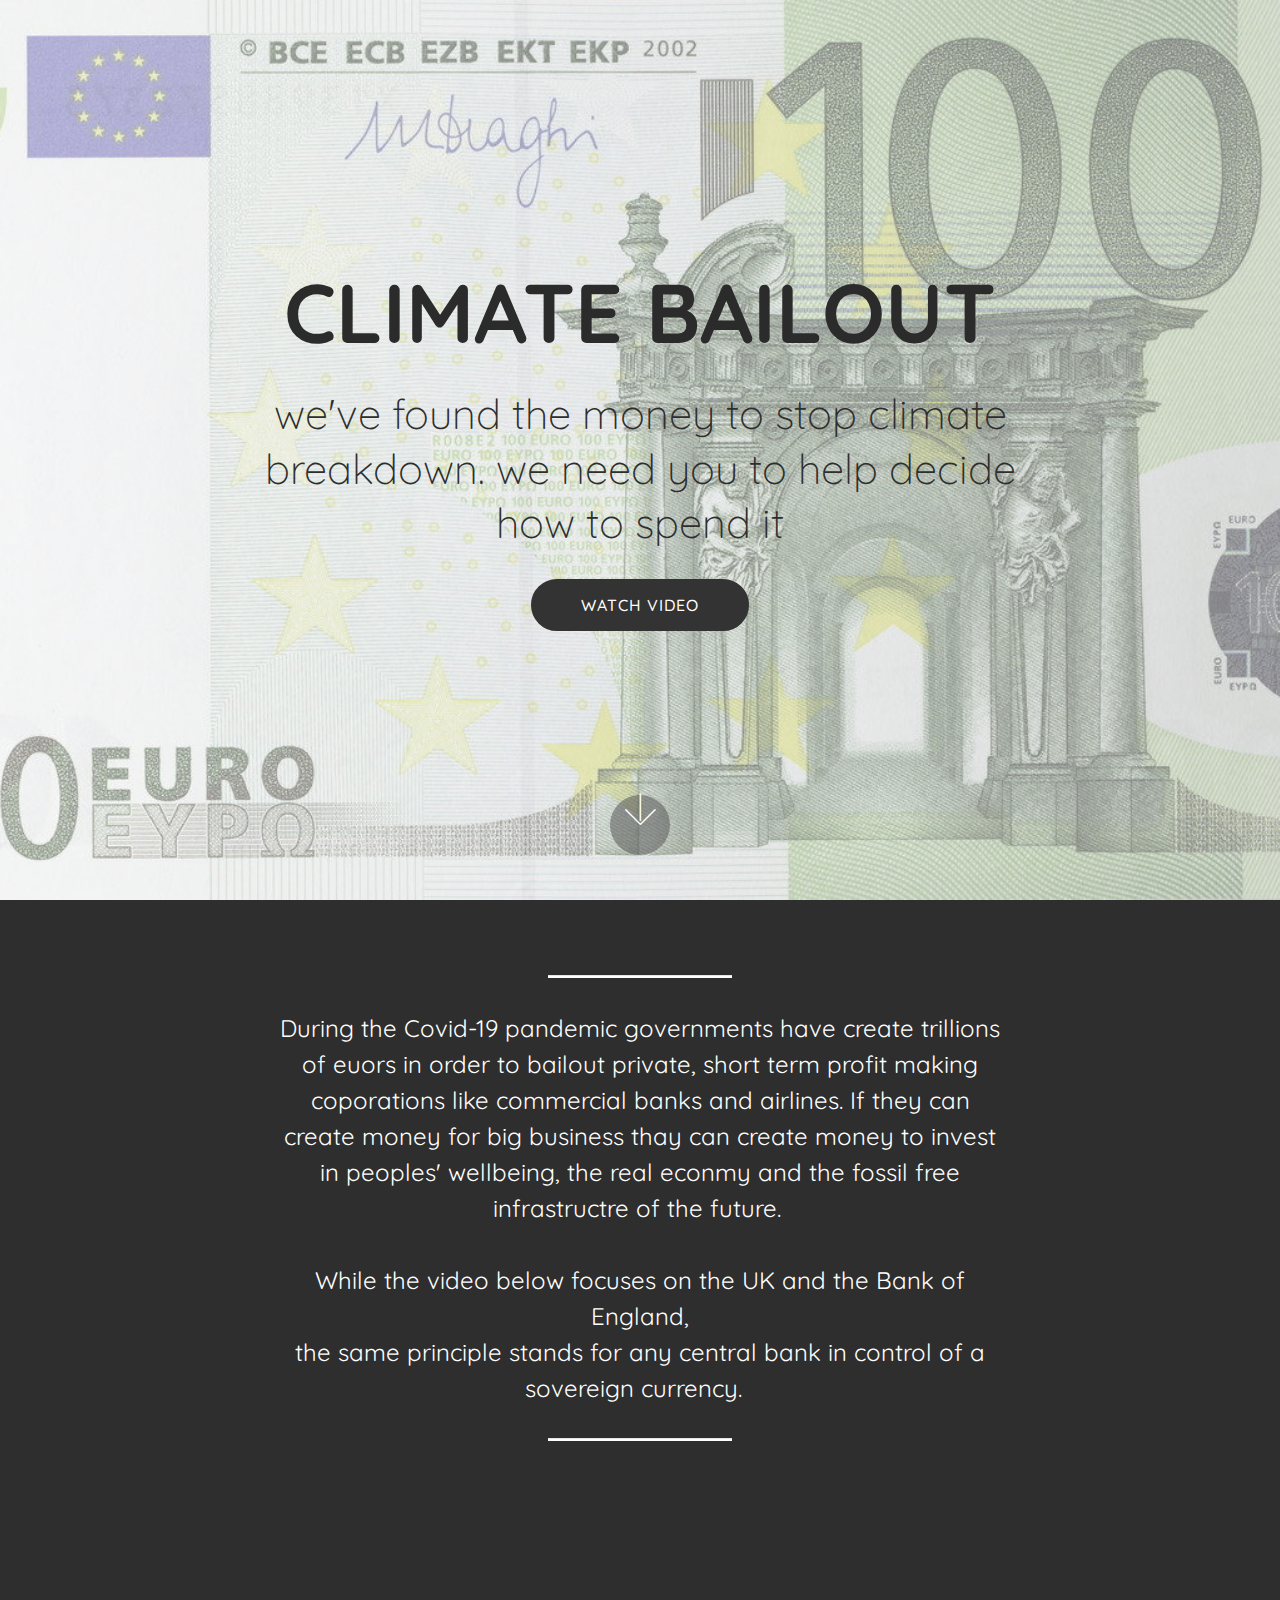
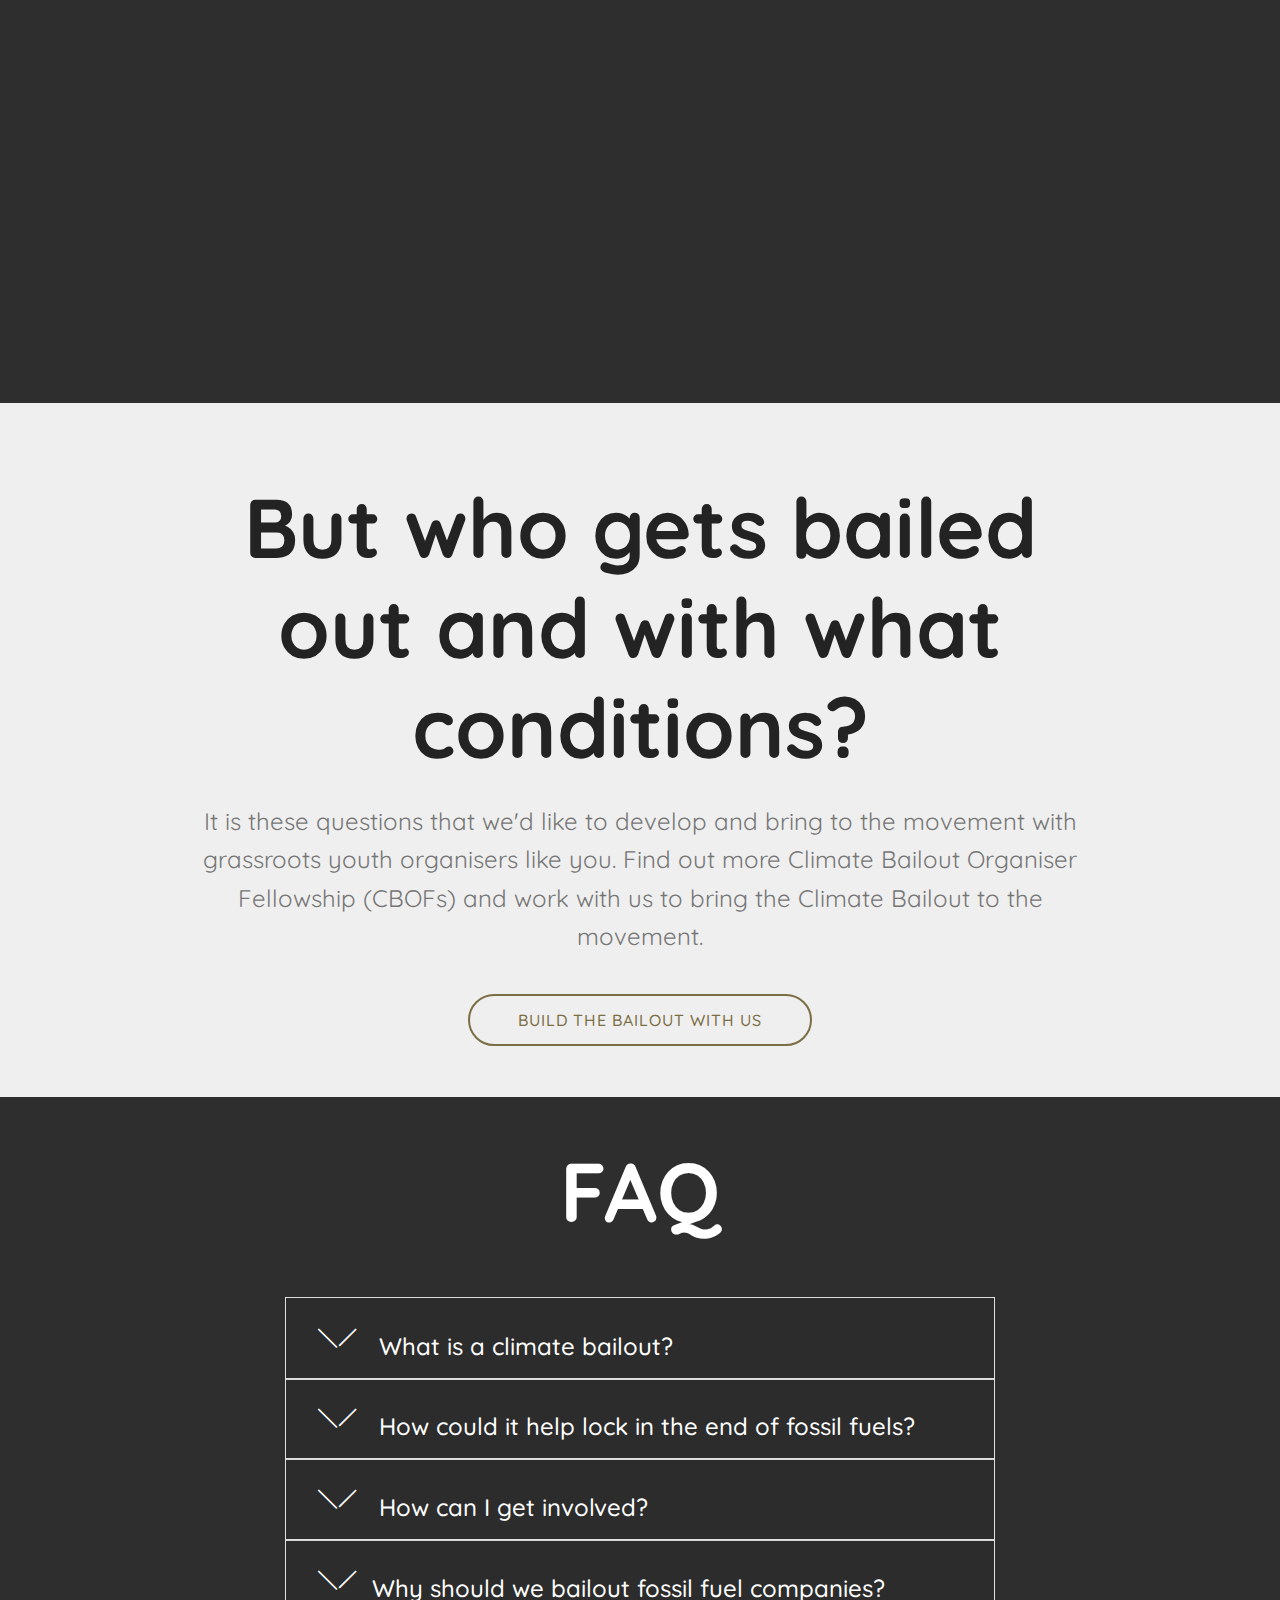
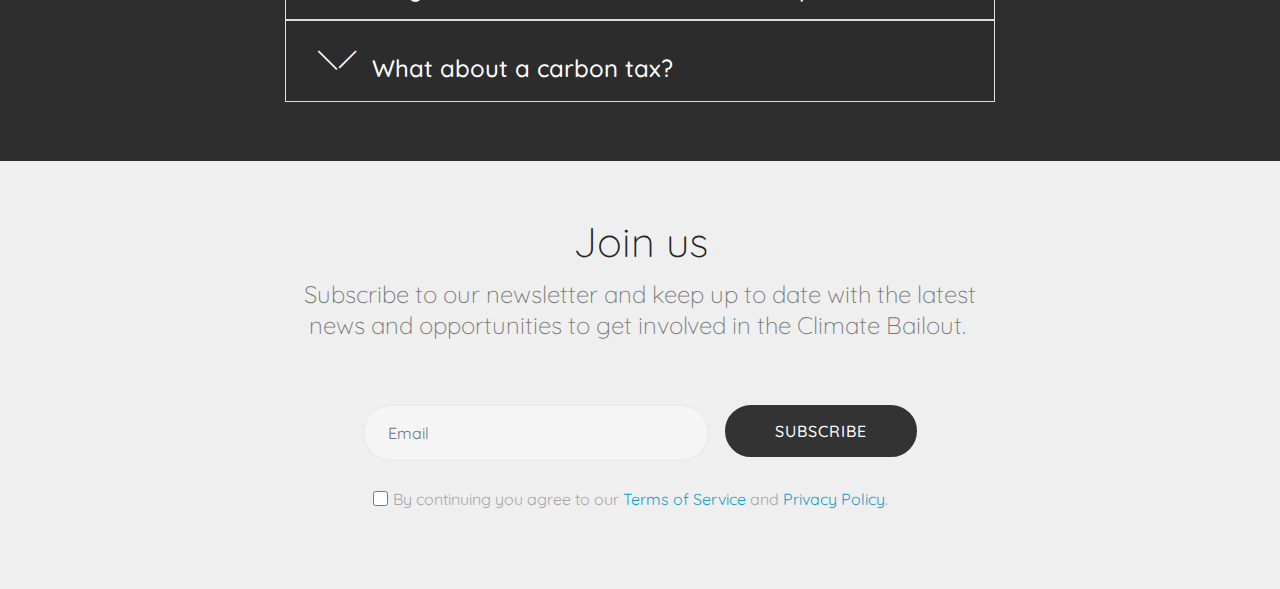
==== index.html @ 72602262 "create github pages" ====
<!DOCTYPE html>
<html  >
<head>
  <!-- Site made with Mobirise Website Builder v4.12.4, https://mobirise.com -->
  <meta charset="UTF-8">
  <meta http-equiv="X-UA-Compatible" content="IE=edge">
  <meta name="generator" content="Mobirise v4.12.4, mobirise.com">
  <meta name="viewport" content="width=device-width, initial-scale=1, minimum-scale=1">
  <link rel="shortcut icon" href="assets/images/logo4.png" type="image/x-icon">
  <meta name="description" content="">
  
  
  <title>Home</title>
  <link rel="stylesheet" href="assets/web/assets/mobirise-icons/mobirise-icons.css">
  <link rel="stylesheet" href="assets/bootstrap/css/bootstrap.min.css">
  <link rel="stylesheet" href="assets/bootstrap/css/bootstrap-grid.min.css">
  <link rel="stylesheet" href="assets/bootstrap/css/bootstrap-reboot.min.css">
  <link rel="stylesheet" href="assets/web/assets/gdpr-plugin/gdpr-styles.css">
  <link rel="stylesheet" href="assets/tether/tether.min.css">
  <link rel="stylesheet" href="assets/theme/css/style.css">
  <link rel="preload" as="style" href="assets/mobirise/css/mbr-additional.css"><link rel="stylesheet" href="assets/mobirise/css/mbr-additional.css" type="text/css">
  
  
  
</head>
<body>
  <section class="cid-qTkA127IK8 mbr-fullscreen" id="header2-1">

    

    <div class="mbr-overlay" style="opacity: 0.5; background-color: rgb(255, 255, 255);"></div>

    <div class="container align-center">
        <div class="row justify-content-md-center">
            <div class="mbr-white col-md-10">
                <h1 class="mbr-section-title mbr-bold pb-3 mbr-fonts-style display-1">
                    CLIMATE BAILOUT</h1>
                <h3 class="mbr-section-subtitle align-center mbr-light pb-3 mbr-fonts-style display-2">we've found the money to stop climate breakdown. we need you to help decide <br>how to spend it<br></h3>
                
                <div class="mbr-section-btn"><a class="btn btn-md btn-black display-4" href="index.html#video1-g">WATCH VIDEO</a></div>
            </div>
        </div>
    </div>
    <div class="mbr-arrow hidden-sm-down" aria-hidden="true">
        <a href="#next">
            <i class="mbri-down mbr-iconfont"></i>
        </a>
    </div>
</section>

<section class="engine"><a href="https://mobirise.info/o">portfolio site templates</a></section><section class="mbr-section article content10 cid-s43pZenLax" id="content10-j">
    
     

    <div class="container">
        <div class="inner-container" style="width: 66%;">
            <hr class="line" style="width: 25%;">
            <div class="section-text align-center mbr-white mbr-fonts-style display-5">During the Covid-19 pandemic governments have create trillions of euors in order to bailout private, short term profit making coporations like commercial banks and airlines. If they can create money for big business thay can create money to invest in peoples' wellbeing, the real econmy and the fossil free infrastructre of the future.&nbsp;<div><br></div><div>While the video below focuses on the UK&nbsp;<span style="font-size: 1.5rem;">and the Bank of England,</span></div><div>the same principle stands for any central bank in control of a sovereign currency. &nbsp;</div></div>
            <hr class="line" style="width: 25%;">
        </div>
    </div>
</section>

<section class="cid-s43oopaMWm" id="video1-g">

    
    
    <figure class="mbr-figure align-center container">
        <div class="video-block" style="width: 66%;">
            <div><iframe class="mbr-embedded-video" src="https://www.youtube.com/embed/1doyLBvyvFE?rel=0&amp;amp;showinfo=0&amp;autoplay=1&amp;loop=1&amp;playlist=1doyLBvyvFE" width="1280" height="720" frameborder="0" allowfullscreen></iframe></div>
        </div>
    </figure>
</section>

<section class="header1 cid-s3vUO1Bbe3" id="header16-9">

    

    

    <div class="container">
        <div class="row justify-content-md-center">
            <div class="col-md-10 align-center">
                <h1 class="mbr-section-title mbr-bold pb-3 mbr-fonts-style display-1">But who gets bailed out and with what conditions? <br></h1>
                
                <p class="mbr-text pb-3 mbr-fonts-style display-5">It is these questions that we'd like to develop and bring to the movement with grassroots youth organisers like you. Find out more Climate Bailout Organiser Fellowship (CBOFs) and work with us to bring the Climate Bailout to the movement.</p>
                <div class="mbr-section-btn"><a class="btn btn-md btn-danger-outline display-4" href="page1.html" target="_blank">BUILD THE BAILOUT WITH US</a></div>
            </div>
        </div>
    </div>

</section>

<section class="toggle1 cid-s3v5VnDqPe" id="toggle1-7">

    

    
        <div class="container">
            <div class="media-container-row">
                <div class="col-12 col-md-8">
                    <div class="section-head text-center space30">
                       <h2 class="mbr-section-title pb-5 mbr-fonts-style display-1"><strong>FAQ
                        </strong></h2>
                    </div>
                    <div class="clearfix"></div>
                    <div id="bootstrap-toggle" class="toggle-panel accordionStyles tab-content">
                        <div class="card">
                            <div class="card-header" role="tab" id="headingOne">
                                <a role="button" class="collapsed panel-title text-black" data-toggle="collapse" data-core="" href="#collapse1_4" aria-expanded="false" aria-controls="collapse1">
                                    <h4 class="mbr-fonts-style display-5">
                                        <span class="sign mbr-iconfont mbri-arrow-down inactive"></span> What is a climate bailout?
                                    </h4>
                                </a>
                            </div>
                            <div id="collapse1_4" class="panel-collapse noScroll collapse" role="tabpanel" aria-labelledby="headingOne">
                                <div class="panel-body p-4">
                                    <p class="mbr-fonts-style panel-text display-7">
                                       Is the provison government created money, supplied by central banks, to help failing companies or states.&nbsp;</p>
                                </div>
                            </div>
                        </div>
                        <div class="card">
                            <div class="card-header" role="tab" id="headingTwo">
                                <a role="button" class="collapsed panel-title text-black" data-toggle="collapse" data-core="" href="#collapse2_4" aria-expanded="false" aria-controls="collapse2">
                                    <h4 class="mbr-fonts-style display-5">
                                        <span class="sign mbr-iconfont mbri-arrow-down inactive"></span>&nbsp;How could it help lock in the end of fossil fuels?
                                    </h4>
                                </a>

                            </div>
                            <div id="collapse2_4" class="panel-collapse noScroll collapse" role="tabpanel" aria-labelledby="headingTwo">
                                <div class="panel-body p-4">
                                    <p class="mbr-fonts-style panel-text display-7">
                                       As fossil fuel companies become less viable, due to falling costs of renewables, changing social norms and unpredictable events such as the coronavirus lockdown, money will need to be created to support key industries and avoid dissordly collapse. The climate bailout explores how this mechanism could work in relation to the fossil fuel industry to ensure its ordely retirement.&nbsp;</p>
                                </div>
                            </div>
                        </div>
                        <div class="card">
                            <div class="card-header" role="tab" id="headingThree">
                                <a role="button" class="collapsed panel-title text-black" data-toggle="collapse" data-core="" href="#collapse3_4" aria-expanded="false" aria-controls="collapse3">
                                    <h4 class="mbr-fonts-style display-5">
                                        <span class="sign mbr-iconfont mbri-arrow-down inactive"></span>&nbsp;How can I get involved?&nbsp;</h4>
                                </a>
                            </div>
                            <div id="collapse3_4" class="panel-collapse noScroll collapse" role="tabpanel" aria-labelledby="headingThree">
                                <div class="panel-body p-4">
                                    <p class="mbr-fonts-style panel-text display-7">- Join an onboarding call and find out how you can set up a local hub.&nbsp;<br>- Start up a petition with xxxxx to call on your local authority to back the climate bailout.<br>- Organise an event/action at a local political or financial insitution to raise the profile of your demands.&nbsp;<br><br></p>
                                </div>
                            </div>
                        </div>
                        <div class="card">
                            <div class="card-header" role="tab" id="headingThree">
                                <a role="button" class="collapsed panel-title text-black" data-toggle="collapse" data-core="" href="#collapse4_4" aria-expanded="false" aria-controls="collapse4">
                                    <h4 class="mbr-fonts-style display-5">
                                        <span class="sign mbr-iconfont mbri-arrow-down inactive"></span>Why should we bailout fossil fuel companies?<strong>&nbsp;</strong></h4>
                                </a>
                            </div>
                            <div id="collapse4_4" class="panel-collapse noScroll collapse" role="tabpanel" aria-labelledby="headingThree">
                                <div class="panel-body p-4">
                                    <p class="mbr-fonts-style panel-text display-7">
                                       We should be prepared to support the workers and families that depend on the industry. Creating opportunities for reskilling and support during a transition away form the sector. We shouldn't be bailing out the executives, board and shareholders. That's where conditions must be placed on comapnies in order for any financial support. It is these conditions that will need to be explored and developed by an engaged movement, ready to hold those with the politcal power to implement such a bailout accountable.&nbsp;</p>
                                </div>
                            </div>
                        </div>
                        <div class="card">
                            <div class="card-header" role="tab" id="headingThree">
                                <a role="button" class="collapsed panel-title text-black" data-toggle="collapse" data-core="" href="#collapse5_4" aria-expanded="false" aria-controls="collapse5">
                                    <h4 class="mbr-fonts-style display-5">
                                        <span class="sign mbr-iconfont mbri-arrow-down inactive"></span>What about a carbon tax?&nbsp;<strong>&nbsp;</strong></h4>
                                </a>
                            </div>
                            <div id="collapse5_4" class="panel-collapse noScroll collapse" role="tabpanel" aria-labelledby="headingThree">
                                <div class="panel-body p-4">
                                    <p class="mbr-fonts-style panel-text display-7">A number of groups are calling for a carbon tax. We support thse calls but a carbon tax alone will not provide the scale of investment needed to to mitigate the worst of the crisis. Its estimated that between 500bn and 1trillion Euros need to be invested every year for the next 15 years in transitioning European infrastructure away from fossl fuels. At best a tax would bring about 50-60bn euros over a 5 year period. &nbsp;</p>
                                </div>
                            </div>
                        </div>
                        
                    </div>
                </div>
            </div>
        </div>
</section>

<section class="mbr-section form3 cid-s3v64X91Cv" id="form3-8">

    

    

    <div class="container">
        <div class="row justify-content-center">
            <div class="title col-12 col-lg-8">
                <h2 class="align-center pb-2 mbr-fonts-style display-2">Join us</h2>
                <h3 class="mbr-section-subtitle align-center pb-5 mbr-light mbr-fonts-style display-5">Subscribe to our newsletter and keep up to date with the latest news and opportunities to get involved in the Climate Bailout.&nbsp;</h3>
            </div>
        </div>

        <div class="row py-2 justify-content-center">
            <div class="col-12 col-lg-6  col-md-8 " data-form-type="formoid">
                <!---Formbuilder Form--->
                <form action="https://mobirise.com/" method="POST" class="mbr-form form-with-styler" data-form-title="Mobirise Form"><input type="hidden" name="email" data-form-email="true" value="Hm4HreODMRalVfKqvKr2tNtkGBLDM5TzRI1Cs0xxUNG6k4IqDFfuf6GKnRtL8m732eGZdH3DL4Zv3D4+MY1fgOfrOUU2Tz8UZPuKwMS5ebAoAvxGjEWl87P2L8KrvEy7">
                    <div class="row">
                        <div hidden="hidden" data-form-alert="" class="alert alert-success col-12">Thanks for filling out the form!</div>
                        <div hidden="hidden" data-form-alert-danger="" class="alert alert-danger col-12">
                        </div>
                    </div>
                    <div class="dragArea row">
                        <div class="form-group col" data-for="email">
                            <input type="email" name="email" placeholder="Email" data-form-field="Email" required="required" class="form-control display-7" id="email-form3-8">
                        </div>
                        <div class="col-auto input-group-btn"><button type="submit" class="btn  btn-black display-4">SUBSCRIBE</button></div>
                    </div>
                <span class="gdpr-block">
<label>
<span class="textGDPR display-7" style="color: #a7a7a7"><input type="checkbox" name="gdpr" id="gdpr-form3-8" required="">By continuing you agree to our <a style="color: #149dcc; text-decoration: none;" href="terms.html">Terms of Service</a> and <a style="color: #149dcc; text-decoration: none;" href="policy.html">Privacy Policy</a>.</span>
</label>
</span></form><!---Formbuilder Form--->
            </div>
        </div>
    </div>
</section>


  <script src="assets/web/assets/jquery/jquery.min.js"></script>
  <script src="assets/popper/popper.min.js"></script>
  <script src="assets/bootstrap/js/bootstrap.min.js"></script>
  <script src="assets/tether/tether.min.js"></script>
  <script src="assets/smoothscroll/smooth-scroll.js"></script>
  <script src="assets/mbr-switch-arrow/mbr-switch-arrow.js"></script>
  <script src="assets/theme/js/script.js"></script>
  <script src="assets/formoid/formoid.min.js"></script>
  
  
</body>
</html>
---- assets/web/assets/mobirise-icons/mobirise-icons.css ----
@font-face {
  font-family: 'MobiriseIcons';
  src:  url('mobirise-icons.eot?spat4u');
  src:  url('mobirise-icons.eot?spat4u#iefix') format('embedded-opentype'),
    url('mobirise-icons.ttf?spat4u') format('truetype'),
    url('mobirise-icons.woff?spat4u') format('woff'),
    url('mobirise-icons.svg?spat4u#MobiriseIcons') format('svg');
  font-weight: normal;
  font-style: normal;
  font-display: swap;
}

[class^="mbri-"], [class*=" mbri-"] {
  /* use !important to prevent issues with browser extensions that change fonts */
  font-family: MobiriseIcons !important;
  speak: none;
  font-style: normal;
  font-weight: normal;
  font-variant: normal;
  text-transform: none;
  line-height: 1;

  /* Better Font Rendering =========== */
  -webkit-font-smoothing: antialiased;
  -moz-osx-font-smoothing: grayscale;
}

.mbri-add-submenu:before {
  content: "\e900";
}
.mbri-alert:before {
  content: "\e901";
}
.mbri-align-center:before {
  content: "\e902";
}
.mbri-align-justify:before {
  content: "\e903";
}
.mbri-align-left:before {
  content: "\e904";
}
.mbri-align-right:before {
  content: "\e905";
}
.mbri-android:before {
  content: "\e906";
}
.mbri-apple:before {
  content: "\e907";
}
.mbri-arrow-down:before {
  content: "\e908";
}
.mbri-arrow-next:before {
  content: "\e909";
}
.mbri-arrow-prev:before {
  content: "\e90a";
}
.mbri-arrow-up:before {
  content: "\e90b";
}
.mbri-bold:before {
  content: "\e90c";
}
.mbri-bookmark:before {
  content: "\e90d";
}
.mbri-bootstrap:before {
  content: "\e90e";
}
.mbri-briefcase:before {
  content: "\e90f";
}
.mbri-browse:before {
  content: "\e910";
}
.mbri-bulleted-list:before {
  content: "\e911";
}
.mbri-calendar:before {
  content: "\e912";
}
.mbri-camera:before {
  content: "\e913";
}
.mbri-cart-add:before {
  content: "\e914";
}
.mbri-cart-full:before {
  content: "\e915";
}
.mbri-cash:before {
  content: "\e916";
}
.mbri-change-style:before {
  content: "\e917";
}
.mbri-chat:before {
  content: "\e918";
}
.mbri-clock:before {
  content: "\e919";
}
.mbri-close:before {
  content: "\e91a";
}
.mbri-cloud:before {
  content: "\e91b";
}
.mbri-code:before {
  content: "\e91c";
}
.mbri-contact-form:before {
  content: "\e91d";
}
.mbri-credit-card:before {
  content: "\e91e";
}
.mbri-cursor-click:before {
  content: "\e91f";
}
.mbri-cust-feedback:before {
  content: "\e920";
}
.mbri-database:before {
  content: "\e921";
}
.mbri-delivery:before {
  content: "\e922";
}
.mbri-desktop:before {
  content: "\e923";
}
.mbri-devices:before {
  content: "\e924";
}
.mbri-down:before {
  content: "\e925";
}
.mbri-download:before {
  content: "\e989";
}
.mbri-drag-n-drop:before {
  content: "\e927";
}
.mbri-drag-n-drop2:before {
  content: "\e928";
}
.mbri-edit:before {
  content: "\e929";
}
.mbri-edit2:before {
  content: "\e92a";
}
.mbri-error:before {
  content: "\e92b";
}
.mbri-extension:before {
  content: "\e92c";
}
.mbri-features:before {
  content: "\e92d";
}
.mbri-file:before {
  content: "\e92e";
}
.mbri-flag:before {
  content: "\e92f";
}
.mbri-folder:before {
  content: "\e930";
}
.mbri-gift:before {
  content: "\e931";
}
.mbri-github:before {
  content: "\e932";
}
.mbri-globe:before {
  content: "\e933";
}
.mbri-globe-2:before {
  content: "\e934";
}
.mbri-growing-chart:before {
  content: "\e935";
}
.mbri-hearth:before {
  content: "\e936";
}
.mbri-help:before {
  content: "\e937";
}
.mbri-home:before {
  content: "\e938";
}
.mbri-hot-cup:before {
  content: "\e939";
}
.mbri-idea:before {
  content: "\e93a";
}
.mbri-image-gallery:before {
  content: "\e93b";
}
.mbri-image-slider:before {
  content: "\e93c";
}
.mbri-info:before {
  content: "\e93d";
}
.mbri-italic:before {
  content: "\e93e";
}
.mbri-key:before {
  content: "\e93f";
}
.mbri-laptop:before {
  content: "\e940";
}
.mbri-layers:before {
  content: "\e941";
}
.mbri-left-right:before {
  content: "\e942";
}
.mbri-left:before {
  content: "\e943";
}
.mbri-letter:before {
  content: "\e944";
}
.mbri-like:before {
  content: "\e945";
}
.mbri-link:before {
  content: "\e946";
}
.mbri-lock:before {
  content: "\e947";
}
.mbri-login:before {
  content: "\e948";
}
.mbri-logout:before {
  content: "\e949";
}
.mbri-magic-stick:before {
  content: "\e94a";
}
.mbri-map-pin:before {
  content: "\e94b";
}
.mbri-menu:before {
  content: "\e94c";
}
.mbri-mobile:before {
  content: "\e94d";
}
.mbri-mobile2:before {
  content: "\e94e";
}
.mbri-mobirise:before {
  content: "\e94f";
}
.mbri-more-horizontal:before {
  content: "\e950";
}
.mbri-more-vertical:before {
  content: "\e951";
}
.mbri-music:before {
  content: "\e952";
}
.mbri-new-file:before {
  content: "\e953";
}
.mbri-numbered-list:before {
  content: "\e954";
}
.mbri-opened-folder:before {
  content: "\e955";
}
.mbri-pages:before {
  content: "\e956";
}
.mbri-paper-plane:before {
  content: "\e957";
}
.mbri-paperclip:before {
  content: "\e958";
}
.mbri-photo:before {
  content: "\e959";
}
.mbri-photos:before {
  content: "\e95a";
}
.mbri-pin:before {
  content: "\e95b";
}
.mbri-play:before {
  content: "\e95c";
}
.mbri-plus:before {
  content: "\e95d";
}
.mbri-preview:before {
  content: "\e95e";
}
.mbri-print:before {
  content: "\e95f";
}
.mbri-protect:before {
  content: "\e960";
}
.mbri-question:before {
  content: "\e961";
}
.mbri-quote-left:before {
  content: "\e962";
}
.mbri-quote-right:before {
  content: "\e963";
}
.mbri-refresh:before {
  content: "\e964";
}
.mbri-responsive:before {
  content: "\e965";
}
.mbri-right:before {
  content: "\e966";
}
.mbri-rocket:before {
  content: "\e967";
}
.mbri-sad-face:before {
  content: "\e968";
}
.mbri-sale:before {
  content: "\e969";
}
.mbri-save:before {
  content: "\e96a";
}
.mbri-search:before {
  content: "\e96b";
}
.mbri-setting:before {
  content: "\e96c";
}
.mbri-setting2:before {
  content: "\e96d";
}
.mbri-setting3:before {
  content: "\e96e";
}
.mbri-share:before {
  content: "\e96f";
}
.mbri-shopping-bag:before {
  content: "\e970";
}
.mbri-shopping-basket:before {
  content: "\e971";
}
.mbri-shopping-cart:before {
  content: "\e972";
}
.mbri-sites:before {
  content: "\e973";
}
.mbri-smile-face:before {
  content: "\e974";
}
.mbri-speed:before {
  content: "\e975";
}
.mbri-star:before {
  content: "\e976";
}
.mbri-success:before {
  content: "\e977";
}
.mbri-sun:before {
  content: "\e978";
}
.mbri-sun2:before {
  content: "\e979";
}
.mbri-tablet:before {
  content: "\e97a";
}
.mbri-tablet-vertical:before {
  content: "\e97b";
}
.mbri-target:before {
  content: "\e97c";
}
.mbri-timer:before {
  content: "\e97d";
}
.mbri-to-ftp:before {
  content: "\e97e";
}
.mbri-to-local-drive:before {
  content: "\e97f";
}
.mbri-touch-swipe:before {
  content: "\e980";
}
.mbri-touch:before {
  content: "\e981";
}
.mbri-trash:before {
  content: "\e982";
}
.mbri-underline:before {
  content: "\e983";
}
.mbri-unlink:before {
  content: "\e984";
}
.mbri-unlock:before {
  content: "\e985";
}
.mbri-up-down:before {
  content: "\e986";
}
.mbri-up:before {
  content: "\e987";
}
.mbri-update:before {
  content: "\e988";
}
.mbri-upload:before {
 content: "\e926"; 
}
.mbri-user:before {
  content: "\e98a";
}
.mbri-user2:before {
  content: "\e98b";
}
.mbri-users:before {
  content: "\e98c";
}
.mbri-video:before {
  content: "\e98d";
}
.mbri-video-play:before {
  content: "\e98e";
}
.mbri-watch:before {
  content: "\e98f";
}
.mbri-website-theme:before {
  content: "\e990";
}
.mbri-wifi:before {
  content: "\e991";
}
.mbri-windows:before {
  content: "\e992";
}
.mbri-zoom-out:before {
  content: "\e993";
}
.mbri-redo:before {
  content: "\e994";
}
.mbri-undo:before {
  content: "\e995";
}
---- assets/web/assets/gdpr-plugin/gdpr-styles.css ----
.gdpr-block {
    padding: 10px;
    font-size: 14px;
    display: block;
    width: 100%;
    text-align: center;
}
.gdpr-block.covert {
	display: none;
}
.textGDPR {
    position: relative;
}
.gdpr-block label span.textGDPR input[name='gdpr']{
    width: 15px;
    height: 15px;
    margin: 0;
    position: absolute;
    top: 2px;
    left: -20px;
}
.gdpr-block label {
    color: #a7a7a7;
    vertical-align: middle;
    user-select: none;
    margin-bottom: 0;
}
---- assets/theme/css/style.css ----
/*!
 * Mobirise v4 theme (https://mobirise.com/)
 * Copyright 2017 Mobirise
 */
section {
  background-color: #eeeeee;
}

.form-control:focus {
  box-shadow: none;
}

:focus {
  outline: none;
}

body {
  font-style: normal;
  line-height: 1.5;
}

section,
.container,
.container-fluid {
  position: relative;
  word-wrap: break-word;
}

a.mbr-iconfont:hover {
  text-decoration: none;
}

.article .lead p,
.article .lead ul,
.article .lead ol,
.article .lead pre,
.article .lead blockquote {
  margin-bottom: 0;
}

ul,
ol,
pre,
blockquote {
  margin-bottom: 2.3125rem;
}

pre {
  background: #f4f4f4;
  padding: 10px 24px;
  white-space: pre-wrap;
}

.inactive {
  -webkit-user-select: none;
  -moz-user-select: none;
  -ms-user-select: none;
  user-select: none;
  pointer-events: none;
  -webkit-user-drag: none;
  user-drag: none;
}

.mbr-section__comments .row {
  justify-content: center;
  -webkit-justify-content: center;
}

a {
  font-style: normal;
  font-weight: 400;
  cursor: pointer;
}

a, a:hover {
  text-decoration: none;
}

figure {
  margin-bottom: 0;
}

body {
  color: #232323;
}

h1,
h2,
h3,
h4,
h5,
h6,
.h1,
.h2,
.h3,
.h4,
.h5,
.h6,
.display-1,
.display-2,
.display-3,
.display-4 {
  line-height: 1;
  word-break: break-word;
  word-wrap: break-word;
}

.mbr-section-title {
  font-style: normal;
  line-height: 1.2;
}

.mbr-section-subtitle {
  line-height: 1.3;
}

.mbr-text {
  font-style: normal;
  line-height: 1.6;
}

b,
strong {
  font-weight: bold;
}

blockquote {
  padding: 10px 0 10px 20px;
  position: relative;
  border-left: 2px solid;
  border-color: #ff3366;
}

input:-webkit-autofill, input:-webkit-autofill:hover, input:-webkit-autofill:focus, input:-webkit-autofill:active {
  transition-delay: 9999s;
  transition-property: background-color, color;
}

textarea[type='hidden'] {
  display: none;
}

body {
  position: relative;
}

section {
  background-position: 50% 50%;
  background-repeat: no-repeat;
  background-size: cover;
}

section .mbr-background-video,
section .mbr-background-video-preview {
  position: absolute;
  bottom: 0;
  left: 0;
  right: 0;
  top: 0;
}

.hidden {
  visibility: hidden;
}

.mbr-z-index20 {
  z-index: 20;
}

/*! Base colors */
.mbr-white {
  color: #ffffff;
}

.mbr-black {
  color: #000000;
}

.mbr-bg-white {
  background-color: #ffffff;
}

.mbr-bg-black {
  background-color: #000000;
}

/*! Text-aligns */
.align-left {
  text-align: left;
}

.align-center {
  text-align: center;
}

.align-right {
  text-align: right;
}

@media (max-width: 767px) {
  .align-left,
  .align-center,
  .align-right,
  .mbr-section-btn,
  .mbr-section-title {
    text-align: center;
  }
}

/*! Font-weight  */
.mbr-light {
  font-weight: 300;
}

.mbr-regular {
  font-weight: 400;
}

.mbr-semibold {
  font-weight: 500;
}

.mbr-bold {
  font-weight: 700;
}

/*! Media  */
.media-size-item {
  -moz-flex: 1 1 auto;
  -o-flex: 1 1 auto;
  flex: 1 1 auto;
}

.media-content {
  flex-basis: 100%;
}

.media-container-row {
  display: flex;
  flex-direction: row;
  flex-wrap: wrap;
  justify-content: center;
  align-content: center;
  align-items: start;
}

.media-container-row .media-size-item {
  width: 400px;
}

.media-container-column {
  display: flex;
  flex-direction: column;
  flex-wrap: wrap;
  justify-content: center;
  align-content: center;
  align-items: stretch;
}

.media-container-column > * {
  width: 100%;
}

@media (min-width: 992px) {
  .media-container-row {
    flex-wrap: nowrap;
  }
}

figure {
  overflow: hidden;
}

figure[mbr-media-size] {
  transition: width 0.1s;
}

.mbr-figure img,
.mbr-figure iframe {
  display: block;
  width: 100%;
}

.card {
  background-color: transparent;
  border: none;
}

.card-box {
  width: 100%;
}

.card-img {
  text-align: center;
  flex-shrink: 0;
  -webkit-flex-shrink: 0;
}

.media {
  max-width: 100%;
  margin: 0 auto;
}

.mbr-figure {
  -ms-grid-row-align: center;
  align-self: center;
}

.media-container > div {
  max-width: 100%;
}

.mbr-figure img,
.card-img img {
  width: 100%;
}

@media (max-width: 991px) {
  .media-size-item {
    width: auto !important;
  }
  .media {
    width: auto;
  }
  .mbr-figure {
    width: 100% !important;
  }
}

/*! Buttons */
.btn {
  font-weight: 500;
  border-width: 2px;
  font-style: normal;
  letter-spacing: 1px;
  margin: .4rem .8rem;
  white-space: normal;
  transition: all .3s ease-in-out;
  display: inline-flex;
  align-items: center;
  justify-content: center;
  word-break: break-word;
  -webkit-align-items: center;
  -webkit-justify-content: center;
  display: -webkit-inline-flex;
}

.btn-sm {
  font-weight: 500;
  letter-spacing: 1px;
  transition: all .3s ease-in-out;
}

.btn-md {
  font-weight: 500;
  letter-spacing: 1px;
  margin: .4rem .8rem !important;
  transition: all .3s ease-in-out;
}

.btn-lg {
  font-weight: 500;
  letter-spacing: 1px;
  margin: .4rem .8rem !important;
  transition: all .3s ease-in-out;
}

.mbr-section-btn {
  margin-left: -0.25rem;
  margin-right: -0.25rem;
  font-size: 0;
}

nav .mbr-section-btn {
  margin-left: 0rem;
  margin-right: 0rem;
}

.btn-form {
  border-radius: 0;
}

.btn-form:hover {
  cursor: pointer;
}

/*! Btn icon margin */
.btn .mbr-iconfont,
.btn.btn-sm .mbr-iconfont {
  cursor: pointer;
  margin-right: 0.5rem;
}

.btn.btn-md .mbr-iconfont,
.btn.btn-md .mbr-iconfont {
  margin-right: 0.8rem;
}

.mbr-regular {
  font-weight: 400;
}

.mbr-semibold {
  font-weight: 500;
}

.mbr-bold {
  font-weight: 700;
}

[type='submit'] {
  -webkit-appearance: none;
}

/*! Full-screen */
.mbr-fullscreen .mbr-overlay {
  min-height: 100vh;
}

.mbr-fullscreen {
  display: flex;
  display: -moz-flex;
  display: -ms-flex;
  display: -o-flex;
  align-items: center;
  -webkit-align-items: center;
  min-height: 100vh;
  padding-top: 3rem;
  padding-bottom: 3rem;
}

/*! Map */
.map {
  height: 25rem;
  position: relative;
}

.map iframe {
  width: 100%;
  height: 100%;
}

.mbr-overlay {
  background-color: #000;
  bottom: 0;
  left: 0;
  opacity: .5;
  position: absolute;
  right: 0;
  top: 0;
  z-index: 0;
  pointer-events: none;
}

/* Form */
blockquote {
  font-style: italic;
  padding: 10px 0 10px 20px;
  font-size: 1.09rem;
  position: relative;
  border-width: 3px;
}

.form-control {
  background-color: #f5f5f5;
  box-shadow: none;
  color: #565656;
  line-height: 1.43;
  min-height: 3.5em;
  padding: 1.07em .5em;
}

.form-control, .form-control:focus {
  border: 1px solid #e8e8e8;
}

.form-active .form-control:invalid {
  border-color: red;
}

.form-control-label {
  position: relative;
  cursor: pointer;
  margin-bottom: .357em;
  padding: 0;
}

.alert {
  color: #ffffff;
  border-radius: 0;
  border: 0;
  font-size: .875rem;
  line-height: 1.5;
  margin-bottom: 1.875rem;
  padding: 1.25rem;
  position: relative;
}

.alert.alert-form::after {
  background-color: inherit;
  bottom: -7px;
  content: "";
  display: block;
  height: 14px;
  left: 50%;
  margin-left: -7px;
  position: absolute;
  transform: rotate(45deg);
  width: 14px;
  -webkit-transform: rotate(45deg);
}

.form-asterisk {
  font-family: initial;
  position: absolute;
  top: -2px;
  font-weight: normal;
}

/*! Scroll to top arrow */
#scrollToTop a i:before {
  content: '';
  position: absolute;
  height: 40%;
  top: 25%;
  background: #fff;
  width: 2px;
  left: calc(50% - 1px);
}

#scrollToTop a i:after {
  content: '';
  position: absolute;
  display: block;
  border-top: 2px solid #fff;
  border-right: 2px solid #fff;
  width: 40%;
  height: 40%;
  left: 30%;
  bottom: 30%;
  transform: rotate(135deg);
  -webkit-transform: rotate(135deg);
}

.mbr-arrow-up {
  bottom: 25px;
  right: 90px;
  position: fixed;
  text-align: right;
  z-index: 5000;
  color: #ffffff;
  font-size: 32px;
  transform: rotate(180deg);
  -webkit-transform: rotate(180deg);
}

.mbr-arrow-up a {
  background: rgba(0, 0, 0, 0.2);
  border-radius: 3px;
  color: #fff;
  display: inline-block;
  height: 60px;
  width: 60px;
  outline-style: none !important;
  position: relative;
  text-decoration: none;
  transition: all 0.3s ease-in-out;
  cursor: pointer;
  text-align: center;
}

.mbr-arrow-up a:hover {
  background-color: rgba(0, 0, 0, 0.4);
}

.mbr-arrow-up a i {
  line-height: 60px;
}

.mbr-arrow-up-icon {
  display: block;
  color: #fff;
}

.mbr-arrow-up-icon::before {
  content: '\203a';
  display: inline-block;
  font-family: serif;
  font-size: 32px;
  line-height: 1;
  font-style: normal;
  position: relative;
  top: 6px;
  left: -4px;
  -webkit-transform: rotate(-90deg);
  transform: rotate(-90deg);
}

/*! Arrow Down */
.mbr-arrow {
  position: absolute;
  bottom: 45px;
  left: 50%;
  width: 60px;
  height: 60px;
  cursor: pointer;
  background-color: rgba(80, 80, 80, 0.5);
  border-radius: 50%;
  -webkit-transform: translateX(-50%);
  transform: translateX(-50%);
}

.mbr-arrow > a {
  display: inline-block;
  text-decoration: none;
  outline-style: none;
  -webkit-animation: arrowdown 1.7s ease-in-out infinite;
  animation: arrowdown 1.7s ease-in-out infinite;
}

.mbr-arrow > a > i {
  position: absolute;
  top: -2px;
  left: 15px;
  font-size: 2rem;
}

@keyframes arrowdown {
  0% {
    transform: translateY(0px);
    -webkit-transform: translateY(0px);
  }
  50% {
    transform: translateY(-5px);
    -webkit-transform: translateY(-5px);
  }
  100% {
    transform: translateY(0px);
    -webkit-transform: translateY(0px);
  }
}

@-webkit-keyframes arrowdown {
  0% {
    transform: translateY(0px);
    -webkit-transform: translateY(0px);
  }
  50% {
    transform: translateY(-5px);
    -webkit-transform: translateY(-5px);
  }
  100% {
    transform: translateY(0px);
    -webkit-transform: translateY(0px);
  }
}

@media (max-width: 500px) {
  .mbr-arrow-up {
    left: 50%;
    right: auto;
    transform: translateX(-50%) rotate(180deg);
    -webkit-transform: translateX(-50%) rotate(180deg);
  }
}

/*Gradients animation*/
@keyframes gradient-animation {
  from {
    background-position: 0% 100%;
    -webkit-animation-timing-function: ease-in-out;
            animation-timing-function: ease-in-out;
  }
  to {
    background-position: 100% 0%;
    -webkit-animation-timing-function: ease-in-out;
            animation-timing-function: ease-in-out;
  }
}

@-webkit-keyframes gradient-animation {
  from {
    background-position: 0% 100%;
    -webkit-animation-timing-function: ease-in-out;
            animation-timing-function: ease-in-out;
  }
  to {
    background-position: 100% 0%;
    -webkit-animation-timing-function: ease-in-out;
            animation-timing-function: ease-in-out;
  }
}

.bg-gradient {
  background-size: 200% 200%;
  animation: gradient-animation 5s infinite alternate;
  -webkit-animation: gradient-animation 5s infinite alternate;
}

.menu .navbar-brand {
  display: -webkit-flex;
}

.menu .navbar-brand span {
  display: flex;
  display: -webkit-flex;
}

.menu .navbar-brand .navbar-caption-wrap {
  display: -webkit-flex;
}

.menu .navbar-brand .navbar-logo img {
  display: -webkit-flex;
}

@media (min-width: 768px) and (max-width: 1023px) {
  .menu .navbar-toggleable-sm .navbar-nav {
    display: -ms-flexbox;
  }
}

@media (max-width: 1023px) {
  .menu .navbar-collapse {
    max-height: 93.5vh;
  }
  .menu .navbar-collapse.show {
    overflow: auto;
  }
}

@media (min-width: 1024px) {
  .menu .navbar-nav.nav-dropdown {
    display: -webkit-flex;
  }
  .menu .navbar-toggleable-sm .navbar-collapse {
    display: -webkit-flex !important;
  }
  .menu .collapsed .navbar-collapse {
    max-height: 93.5vh;
  }
  .menu .collapsed .navbar-collapse.show {
    overflow: auto;
  }
}

@media (max-width: 767px) {
  .menu .navbar-collapse {
    max-height: 80vh;
  }
}

/* Others*/
.note-check a[data-value=Rubik] {
  font-style: normal;
}

.mbr-arrow a {
  color: #ffffff;
}

@media (max-width: 767px) {
  .mbr-arrow {
    display: none;
  }
}

.navbar {
  display: -webkit-flex;
  -webkit-flex-wrap: wrap;
  -webkit-align-items: center;
  -webkit-justify-content: space-between;
}

.navbar-collapse {
  -webkit-flex-basis: 100%;
  -webkit-flex-grow: 1;
  -webkit-align-items: center;
}

.nav-dropdown .link {
  padding: 0.667em 1.667em !important;
  margin: 0 !important;
}

.nav {
  display: -webkit-flex;
  -webkit-flex-wrap: wrap;
}

.row {
  display: -webkit-flex;
  -webkit-flex-wrap: wrap;
}

.justify-content-center {
  -webkit-justify-content: center;
}

.form-inline {
  display: -webkit-flex;
  -webkit-align-items: center;
}

.card-wrapper {
  -webkit-flex: 1;
}

.carousel-control {
  z-index: 10;
  display: -webkit-flex;
  -webkit-align-items: center;
  -webkit-justify-content: center;
}

.carousel-controls {
  display: -webkit-flex;
}

.media {
  display: -webkit-flex;
}

.form-group:focus {
  outline: none;
}

.jq-selectbox__select {
  padding: 1.07em 0.5em;
  position: absolute;
  top: 0;
  left: 0;
  width: 100%;
}

.jq-selectbox__dropdown {
  position: absolute;
  top: 100%;
  left: 0 !important;
  width: 100% !important;
}

.jq-selectbox__trigger-arrow {
  -webkit-transform: translateY(-50%);
          transform: translateY(-50%);
}

.jq-selectbox li {
  padding: 1.07em 0.5em;
}

input[type='range'] {
  padding-left: 0 !important;
  padding-right: 0 !important;
}

.modal-dialog,
.modal-content {
  height: 100%;
}

.modal-dialog .carousel-inner {
  height: calc(100vh - 1.75rem);
}

@media (max-width: 575px) {
  .modal-dialog .carousel-inner {
    height: calc(100vh - 1rem);
  }
}

.carousel-item {
  text-align: center;
}

.carousel-item img {
  margin: auto;
}

.navbar-toggler {
  align-self: flex-start;
  padding: 0.25rem 0.75rem;
  font-size: 1.25rem;
  line-height: 1;
  background: transparent;
  border: 1px solid transparent;
  border-radius: 0.25rem;
}

.navbar-toggler:focus,
.navbar-toggler:hover {
  text-decoration: none;
}

.navbar-toggler-icon {
  display: inline-block;
  width: 1.5em;
  height: 1.5em;
  vertical-align: middle;
  content: '';
  background: no-repeat center center;
  background-size: 100% 100%;
}

.navbar-toggler-left {
  position: absolute;
  left: 1rem;
}

.navbar-toggler-right {
  position: absolute;
  right: 1rem;
}

@media (max-width: 575px) {
  .navbar-toggleable .navbar-nav .dropdown-menu {
    position: static;
    float: none;
  }
  .navbar-toggleable > .container {
    padding-right: 0;
    padding-left: 0;
  }
}

@media (min-width: 576px) {
  .navbar-toggleable {
    flex-direction: row;
    flex-wrap: nowrap;
    align-items: center;
  }
  .navbar-toggleable .navbar-nav {
    flex-direction: row;
  }
  .navbar-toggleable .navbar-nav .nav-link {
    padding-right: 0.5rem;
    padding-left: 0.5rem;
  }
  .navbar-toggleable > .container {
    display: flex;
    flex-wrap: nowrap;
    align-items: center;
  }
  .navbar-toggleable .navbar-collapse {
    display: flex !important;
    width: 100%;
  }
  .navbar-toggleable .navbar-toggler {
    display: none;
  }
}

@media (max-width: 767px) {
  .navbar-toggleable-sm .navbar-nav .dropdown-menu {
    position: static;
    float: none;
  }
  .navbar-toggleable-sm > .container {
    padding-right: 0;
    padding-left: 0;
  }
}

@media (min-width: 768px) {
  .navbar-toggleable-sm {
    flex-direction: row;
    flex-wrap: nowrap;
    align-items: center;
  }
  .navbar-toggleable-sm .navbar-nav {
    flex-direction: row;
  }
  .navbar-toggleable-sm .navbar-nav .nav-link {
    padding-right: 0.5rem;
    padding-left: 0.5rem;
  }
  .navbar-toggleable-sm > .container {
    display: flex;
    flex-wrap: nowrap;
    align-items: center;
  }
  .navbar-toggleable-sm .navbar-collapse {
    display: none;
    width: 100%;
  }
  .navbar-toggleable-sm .navbar-toggler {
    display: none;
  }
}

@media (max-width: 1023px) {
  .navbar-toggleable-md .navbar-nav .dropdown-menu {
    position: static;
    float: none;
  }
  .navbar-toggleable-md > .container {
    padding-right: 0;
    padding-left: 0;
  }
}

@media (min-width: 1024px) {
  .navbar-toggleable-md {
    flex-direction: row;
    flex-wrap: nowrap;
    align-items: center;
  }
  .navbar-toggleable-md .navbar-nav {
    flex-direction: row;
  }
  .navbar-toggleable-md .navbar-nav .nav-link {
    padding-right: 0.5rem;
    padding-left: 0.5rem;
  }
  .navbar-toggleable-md > .container {
    display: flex;
    flex-wrap: nowrap;
    align-items: center;
  }
  .navbar-toggleable-md .navbar-collapse {
    display: flex !important;
    width: 100%;
  }
  .navbar-toggleable-md .navbar-toggler {
    display: none;
  }
}

@media (max-width: 1199px) {
  .navbar-toggleable-lg .navbar-nav .dropdown-menu {
    position: static;
    float: none;
  }
  .navbar-toggleable-lg > .container {
    padding-right: 0;
    padding-left: 0;
  }
}

@media (min-width: 1200px) {
  .navbar-toggleable-lg {
    flex-direction: row;
    flex-wrap: nowrap;
    align-items: center;
  }
  .navbar-toggleable-lg .navbar-nav {
    flex-direction: row;
  }
  .navbar-toggleable-lg .navbar-nav .nav-link {
    padding-right: 0.5rem;
    padding-left: 0.5rem;
  }
  .navbar-toggleable-lg > .container {
    display: flex;
    flex-wrap: nowrap;
    align-items: center;
  }
  .navbar-toggleable-lg .navbar-collapse {
    display: flex !important;
    width: 100%;
  }
  .navbar-toggleable-lg .navbar-toggler {
    display: none;
  }
}

.navbar-toggleable-xl {
  flex-direction: row;
  flex-wrap: nowrap;
  align-items: center;
}

.navbar-toggleable-xl .navbar-nav .dropdown-menu {
  position: static;
  float: none;
}

.navbar-toggleable-xl > .container {
  padding-right: 0;
  padding-left: 0;
}

.navbar-toggleable-xl .navbar-nav {
  flex-direction: row;
}

.navbar-toggleable-xl .navbar-nav .nav-link {
  padding-right: 0.5rem;
  padding-left: 0.5rem;
}

.navbar-toggleable-xl > .container {
  display: flex;
  flex-wrap: nowrap;
  align-items: center;
}

.navbar-toggleable-xl .navbar-collapse {
  display: flex !important;
  width: 100%;
}

.navbar-toggleable-xl .navbar-toggler {
  display: none;
}

.card-img {
  width: auto;
}

.menu .navbar.collapsed:not(.beta-menu) {
  flex-direction: column;
}

.carousel-item.active,
.carousel-item-next,
.carousel-item-prev {
  display: flex;
}

.note-air-layout .dropup .dropdown-menu,
.note-air-layout .navbar-fixed-bottom .dropdown .dropdown-menu {
  bottom: initial !important;
}

html,
body {
  height: auto;
  min-height: 100vh;
}

.dropup .dropdown-toggle::after {
  display: none;
}
.engine {
	position: absolute;
	text-indent: -2400px;
	text-align: center;
	padding: 0;
	top: 0;
	left: -2400px;
}
---- assets/mobirise/css/mbr-additional.css ----
@import url(https://fonts.googleapis.com/css?family=Quicksand:300,400,500,600,700&display=swap);





body {
  font-family: Rubik;
}
.display-1 {
  font-family: 'Quicksand', sans-serif;
  font-size: 5.2rem;
  font-display: swap;
}
.display-1 > .mbr-iconfont {
  font-size: 8.32rem;
}
.display-2 {
  font-family: 'Quicksand', sans-serif;
  font-size: 2.6rem;
  font-display: swap;
}
.display-2 > .mbr-iconfont {
  font-size: 4.16rem;
}
.display-4 {
  font-family: 'Quicksand', sans-serif;
  font-size: 1rem;
  font-display: swap;
}
.display-4 > .mbr-iconfont {
  font-size: 1.6rem;
}
.display-5 {
  font-family: 'Quicksand', sans-serif;
  font-size: 1.5rem;
  font-display: swap;
}
.display-5 > .mbr-iconfont {
  font-size: 2.4rem;
}
.display-7 {
  font-family: 'Quicksand', sans-serif;
  font-size: 1rem;
  font-display: swap;
}
.display-7 > .mbr-iconfont {
  font-size: 1.6rem;
}
/* ---- Fluid typography for mobile devices ---- */
/* 1.4 - font scale ratio ( bootstrap == 1.42857 ) */
/* 100vw - current viewport width */
/* (48 - 20)  48 == 48rem == 768px, 20 == 20rem == 320px(minimal supported viewport) */
/* 0.65 - min scale variable, may vary */
@media (max-width: 768px) {
  .display-1 {
    font-size: 4.16rem;
    font-size: calc( 2.4699999999999998rem + (5.2 - 2.4699999999999998) * ((100vw - 20rem) / (48 - 20)));
    line-height: calc( 1.4 * (2.4699999999999998rem + (5.2 - 2.4699999999999998) * ((100vw - 20rem) / (48 - 20))));
  }
  .display-2 {
    font-size: 2.08rem;
    font-size: calc( 1.56rem + (2.6 - 1.56) * ((100vw - 20rem) / (48 - 20)));
    line-height: calc( 1.4 * (1.56rem + (2.6 - 1.56) * ((100vw - 20rem) / (48 - 20))));
  }
  .display-4 {
    font-size: 0.8rem;
    font-size: calc( 1rem + (1 - 1) * ((100vw - 20rem) / (48 - 20)));
    line-height: calc( 1.4 * (1rem + (1 - 1) * ((100vw - 20rem) / (48 - 20))));
  }
  .display-5 {
    font-size: 1.2rem;
    font-size: calc( 1.175rem + (1.5 - 1.175) * ((100vw - 20rem) / (48 - 20)));
    line-height: calc( 1.4 * (1.175rem + (1.5 - 1.175) * ((100vw - 20rem) / (48 - 20))));
  }
}
/* Buttons */
.btn {
  padding: 1rem 3rem;
  border-radius: 3px;
}
.btn-sm {
  padding: 0.6rem 1.5rem;
  border-radius: 3px;
}
.btn-md {
  padding: 1rem 3rem;
  border-radius: 3px;
}
.btn-lg {
  padding: 1.2rem 3.2rem;
  border-radius: 3px;
}
.bg-primary {
  background-color: #46d7d7 !important;
}
.bg-success {
  background-color: #f7ed4a !important;
}
.bg-info {
  background-color: #46d7d7 !important;
}
.bg-warning {
  background-color: #879a9f !important;
}
.bg-danger {
  background-color: #b1a374 !important;
}
.btn-primary,
.btn-primary:active {
  background-color: #46d7d7 !important;
  border-color: #46d7d7 !important;
  color: #ffffff !important;
}
.btn-primary:hover,
.btn-primary:focus,
.btn-primary.focus,
.btn-primary.active {
  color: #ffffff !important;
  background-color: #25abab !important;
  border-color: #25abab !important;
}
.btn-primary.disabled,
.btn-primary:disabled {
  color: #ffffff !important;
  background-color: #25abab !important;
  border-color: #25abab !important;
}
.btn-secondary,
.btn-secondary:active {
  background-color: #309e33 !important;
  border-color: #309e33 !important;
  color: #ffffff !important;
}
.btn-secondary:hover,
.btn-secondary:focus,
.btn-secondary.focus,
.btn-secondary.active {
  color: #ffffff !important;
  background-color: #1e6320 !important;
  border-color: #1e6320 !important;
}
.btn-secondary.disabled,
.btn-secondary:disabled {
  color: #ffffff !important;
  background-color: #1e6320 !important;
  border-color: #1e6320 !important;
}
.btn-info,
.btn-info:active {
  background-color: #46d7d7 !important;
  border-color: #46d7d7 !important;
  color: #ffffff !important;
}
.btn-info:hover,
.btn-info:focus,
.btn-info.focus,
.btn-info.active {
  color: #ffffff !important;
  background-color: #25abab !important;
  border-color: #25abab !important;
}
.btn-info.disabled,
.btn-info:disabled {
  color: #ffffff !important;
  background-color: #25abab !important;
  border-color: #25abab !important;
}
.btn-success,
.btn-success:active {
  background-color: #f7ed4a !important;
  border-color: #f7ed4a !important;
  color: #3f3c03 !important;
}
.btn-success:hover,
.btn-success:focus,
.btn-success.focus,
.btn-success.active {
  color: #3f3c03 !important;
  background-color: #eadd0a !important;
  border-color: #eadd0a !important;
}
.btn-success.disabled,
.btn-success:disabled {
  color: #3f3c03 !important;
  background-color: #eadd0a !important;
  border-color: #eadd0a !important;
}
.btn-warning,
.btn-warning:active {
  background-color: #879a9f !important;
  border-color: #879a9f !important;
  color: #ffffff !important;
}
.btn-warning:hover,
.btn-warning:focus,
.btn-warning.focus,
.btn-warning.active {
  color: #ffffff !important;
  background-color: #617479 !important;
  border-color: #617479 !important;
}
.btn-warning.disabled,
.btn-warning:disabled {
  color: #ffffff !important;
  background-color: #617479 !important;
  border-color: #617479 !important;
}
.btn-danger,
.btn-danger:active {
  background-color: #b1a374 !important;
  border-color: #b1a374 !important;
  color: #ffffff !important;
}
.btn-danger:hover,
.btn-danger:focus,
.btn-danger.focus,
.btn-danger.active {
  color: #ffffff !important;
  background-color: #8b7d4e !important;
  border-color: #8b7d4e !important;
}
.btn-danger.disabled,
.btn-danger:disabled {
  color: #ffffff !important;
  background-color: #8b7d4e !important;
  border-color: #8b7d4e !important;
}
.btn-white {
  color: #333333 !important;
}
.btn-white,
.btn-white:active {
  background-color: #ffffff !important;
  border-color: #ffffff !important;
  color: #808080 !important;
}
.btn-white:hover,
.btn-white:focus,
.btn-white.focus,
.btn-white.active {
  color: #808080 !important;
  background-color: #d9d9d9 !important;
  border-color: #d9d9d9 !important;
}
.btn-white.disabled,
.btn-white:disabled {
  color: #808080 !important;
  background-color: #d9d9d9 !important;
  border-color: #d9d9d9 !important;
}
.btn-black,
.btn-black:active {
  background-color: #333333 !important;
  border-color: #333333 !important;
  color: #ffffff !important;
}
.btn-black:hover,
.btn-black:focus,
.btn-black.focus,
.btn-black.active {
  color: #ffffff !important;
  background-color: #0d0d0d !important;
  border-color: #0d0d0d !important;
}
.btn-black.disabled,
.btn-black:disabled {
  color: #ffffff !important;
  background-color: #0d0d0d !important;
  border-color: #0d0d0d !important;
}
.btn-primary-outline,
.btn-primary-outline:active {
  background: none;
  border-color: #219696;
  color: #219696;
}
.btn-primary-outline:hover,
.btn-primary-outline:focus,
.btn-primary-outline.focus,
.btn-primary-outline.active {
  color: #ffffff;
  background-color: #46d7d7;
  border-color: #46d7d7;
}
.btn-primary-outline.disabled,
.btn-primary-outline:disabled {
  color: #ffffff !important;
  background-color: #46d7d7 !important;
  border-color: #46d7d7 !important;
}
.btn-secondary-outline,
.btn-secondary-outline:active {
  background: none;
  border-color: #18501a;
  color: #18501a;
}
.btn-secondary-outline:hover,
.btn-secondary-outline:focus,
.btn-secondary-outline.focus,
.btn-secondary-outline.active {
  color: #ffffff;
  background-color: #309e33;
  border-color: #309e33;
}
.btn-secondary-outline.disabled,
.btn-secondary-outline:disabled {
  color: #ffffff !important;
  background-color: #309e33 !important;
  border-color: #309e33 !important;
}
.btn-info-outline,
.btn-info-outline:active {
  background: none;
  border-color: #219696;
  color: #219696;
}
.btn-info-outline:hover,
.btn-info-outline:focus,
.btn-info-outline.focus,
.btn-info-outline.active {
  color: #ffffff;
  background-color: #46d7d7;
  border-color: #46d7d7;
}
.btn-info-outline.disabled,
.btn-info-outline:disabled {
  color: #ffffff !important;
  background-color: #46d7d7 !important;
  border-color: #46d7d7 !important;
}
.btn-success-outline,
.btn-success-outline:active {
  background: none;
  border-color: #d2c609;
  color: #d2c609;
}
.btn-success-outline:hover,
.btn-success-outline:focus,
.btn-success-outline.focus,
.btn-success-outline.active {
  color: #3f3c03;
  background-color: #f7ed4a;
  border-color: #f7ed4a;
}
.btn-success-outline.disabled,
.btn-success-outline:disabled {
  color: #3f3c03 !important;
  background-color: #f7ed4a !important;
  border-color: #f7ed4a !important;
}
.btn-warning-outline,
.btn-warning-outline:active {
  background: none;
  border-color: #55666b;
  color: #55666b;
}
.btn-warning-outline:hover,
.btn-warning-outline:focus,
.btn-warning-outline.focus,
.btn-warning-outline.active {
  color: #ffffff;
  background-color: #879a9f;
  border-color: #879a9f;
}
.btn-warning-outline.disabled,
.btn-warning-outline:disabled {
  color: #ffffff !important;
  background-color: #879a9f !important;
  border-color: #879a9f !important;
}
.btn-danger-outline,
.btn-danger-outline:active {
  background: none;
  border-color: #7a6e45;
  color: #7a6e45;
}
.btn-danger-outline:hover,
.btn-danger-outline:focus,
.btn-danger-outline.focus,
.btn-danger-outline.active {
  color: #ffffff;
  background-color: #b1a374;
  border-color: #b1a374;
}
.btn-danger-outline.disabled,
.btn-danger-outline:disabled {
  color: #ffffff !important;
  background-color: #b1a374 !important;
  border-color: #b1a374 !important;
}
.btn-black-outline,
.btn-black-outline:active {
  background: none;
  border-color: #000000;
  color: #000000;
}
.btn-black-outline:hover,
.btn-black-outline:focus,
.btn-black-outline.focus,
.btn-black-outline.active {
  color: #ffffff;
  background-color: #333333;
  border-color: #333333;
}
.btn-black-outline.disabled,
.btn-black-outline:disabled {
  color: #ffffff !important;
  background-color: #333333 !important;
  border-color: #333333 !important;
}
.btn-white-outline,
.btn-white-outline:active,
.btn-white-outline.active {
  background: none;
  border-color: #ffffff;
  color: #ffffff;
}
.btn-white-outline:hover,
.btn-white-outline:focus,
.btn-white-outline.focus {
  color: #333333;
  background-color: #ffffff;
  border-color: #ffffff;
}
.text-primary {
  color: #46d7d7 !important;
}
.text-secondary {
  color: #309e33 !important;
}
.text-success {
  color: #f7ed4a !important;
}
.text-info {
  color: #46d7d7 !important;
}
.text-warning {
  color: #879a9f !important;
}
.text-danger {
  color: #b1a374 !important;
}
.text-white {
  color: #ffffff !important;
}
.text-black {
  color: #000000 !important;
}
a.text-primary:hover,
a.text-primary:focus {
  color: #219696 !important;
}
a.text-secondary:hover,
a.text-secondary:focus {
  color: #18501a !important;
}
a.text-success:hover,
a.text-success:focus {
  color: #d2c609 !important;
}
a.text-info:hover,
a.text-info:focus {
  color: #219696 !important;
}
a.text-warning:hover,
a.text-warning:focus {
  color: #55666b !important;
}
a.text-danger:hover,
a.text-danger:focus {
  color: #7a6e45 !important;
}
a.text-white:hover,
a.text-white:focus {
  color: #b3b3b3 !important;
}
a.text-black:hover,
a.text-black:focus {
  color: #4d4d4d !important;
}
.alert-success {
  background-color: #70c770;
}
.alert-info {
  background-color: #46d7d7;
}
.alert-warning {
  background-color: #879a9f;
}
.alert-danger {
  background-color: #b1a374;
}
.mbr-section-btn a.btn:not(.btn-form) {
  border-radius: 100px;
}
.mbr-section-btn a.btn:not(.btn-form):hover,
.mbr-section-btn a.btn:not(.btn-form):focus {
  box-shadow: none !important;
}
.mbr-section-btn a.btn:not(.btn-form):hover,
.mbr-section-btn a.btn:not(.btn-form):focus {
  box-shadow: 0 10px 40px 0 rgba(0, 0, 0, 0.2) !important;
  -webkit-box-shadow: 0 10px 40px 0 rgba(0, 0, 0, 0.2) !important;
}
.mbr-gallery-filter li a {
  border-radius: 100px !important;
}
.mbr-gallery-filter li.active .btn {
  background-color: #46d7d7;
  border-color: #46d7d7;
  color: #ffffff;
}
.mbr-gallery-filter li.active .btn:focus {
  box-shadow: none;
}
.nav-tabs .nav-link {
  border-radius: 100px !important;
}
a,
a:hover {
  color: #46d7d7;
}
.mbr-plan-header.bg-primary .mbr-plan-subtitle,
.mbr-plan-header.bg-primary .mbr-plan-price-desc {
  color: #eefbfb;
}
.mbr-plan-header.bg-success .mbr-plan-subtitle,
.mbr-plan-header.bg-success .mbr-plan-price-desc {
  color: #ffffff;
}
.mbr-plan-header.bg-info .mbr-plan-subtitle,
.mbr-plan-header.bg-info .mbr-plan-price-desc {
  color: #eefbfb;
}
.mbr-plan-header.bg-warning .mbr-plan-subtitle,
.mbr-plan-header.bg-warning .mbr-plan-price-desc {
  color: #ced6d8;
}
.mbr-plan-header.bg-danger .mbr-plan-subtitle,
.mbr-plan-header.bg-danger .mbr-plan-price-desc {
  color: #dfd9c6;
}
/* Scroll to top button*/
.scrollToTop_wraper {
  display: none;
}
.form-control {
  font-family: 'Quicksand', sans-serif;
  font-size: 1rem;
  font-display: swap;
}
.form-control > .mbr-iconfont {
  font-size: 1.6rem;
}
blockquote {
  border-color: #46d7d7;
}
/* Forms */
.mbr-form .btn {
  margin: .4rem 0;
}
.mbr-form .input-group-btn a.btn {
  border-radius: 100px !important;
}
.mbr-form .input-group-btn a.btn:hover {
  box-shadow: 0 10px 40px 0 rgba(0, 0, 0, 0.2);
}
.mbr-form .input-group-btn button[type="submit"] {
  border-radius: 100px !important;
  padding: 1rem 3rem;
}
.mbr-form .input-group-btn button[type="submit"]:hover {
  box-shadow: 0 10px 40px 0 rgba(0, 0, 0, 0.2);
}
.form2 .form-control {
  border-top-left-radius: 100px;
  border-bottom-left-radius: 100px;
}
.form2 .input-group-btn a.btn {
  border-top-left-radius: 0 !important;
  border-bottom-left-radius: 0 !important;
}
.form2 .input-group-btn button[type="submit"] {
  border-top-left-radius: 0 !important;
  border-bottom-left-radius: 0 !important;
}
.form3 input[type="email"] {
  border-radius: 100px !important;
}
@media (max-width: 349px) {
  .form2 input[type="email"] {
    border-radius: 100px !important;
  }
  .form2 .input-group-btn a.btn {
    border-radius: 100px !important;
  }
  .form2 .input-group-btn button[type="submit"] {
    border-radius: 100px !important;
  }
}
@media (max-width: 767px) {
  .btn {
    font-size: .75rem !important;
  }
  .btn .mbr-iconfont {
    font-size: 1rem !important;
  }
}
/* Footer */
.mbr-footer-content li::before,
.mbr-footer .mbr-contacts li::before {
  background: #46d7d7;
}
.mbr-footer-content li a:hover,
.mbr-footer .mbr-contacts li a:hover {
  color: #46d7d7;
}
.footer3 input[type="email"],
.footer4 input[type="email"] {
  border-radius: 100px !important;
}
.footer3 .input-group-btn a.btn,
.footer4 .input-group-btn a.btn {
  border-radius: 100px !important;
}
.footer3 .input-group-btn button[type="submit"],
.footer4 .input-group-btn button[type="submit"] {
  border-radius: 100px !important;
}
/* Headers*/
.header13 .form-inline input[type="email"],
.header14 .form-inline input[type="email"] {
  border-radius: 100px;
}
.header13 .form-inline input[type="text"],
.header14 .form-inline input[type="text"] {
  border-radius: 100px;
}
.header13 .form-inline input[type="tel"],
.header14 .form-inline input[type="tel"] {
  border-radius: 100px;
}
.header13 .form-inline a.btn,
.header14 .form-inline a.btn {
  border-radius: 100px;
}
.header13 .form-inline button,
.header14 .form-inline button {
  border-radius: 100px !important;
}
@media screen and (-ms-high-contrast: active), (-ms-high-contrast: none) {
  .card-wrapper {
    flex: auto !important;
  }
}
.jq-selectbox li:hover,
.jq-selectbox li.selected {
  background-color: #46d7d7;
  color: #ffffff;
}
.jq-selectbox .jq-selectbox__trigger-arrow,
.jq-number__spin.minus:after,
.jq-number__spin.plus:after {
  transition: 0.4s;
  border-top-color: currentColor;
  border-bottom-color: currentColor;
}
.jq-selectbox:hover .jq-selectbox__trigger-arrow,
.jq-number__spin.minus:hover:after,
.jq-number__spin.plus:hover:after {
  border-top-color: #46d7d7;
  border-bottom-color: #46d7d7;
}
.xdsoft_datetimepicker .xdsoft_calendar td.xdsoft_default,
.xdsoft_datetimepicker .xdsoft_calendar td.xdsoft_current,
.xdsoft_datetimepicker .xdsoft_timepicker .xdsoft_time_box > div > div.xdsoft_current {
  color: #000000 !important;
  background-color: #46d7d7 !important;
  box-shadow: none !important;
}
.xdsoft_datetimepicker .xdsoft_calendar td:hover,
.xdsoft_datetimepicker .xdsoft_timepicker .xdsoft_time_box > div > div:hover {
  color: #ffffff !important;
  background: #309e33 !important;
  box-shadow: none !important;
}
.lazy-bg {
  background-image: none !important;
}
.lazy-placeholder:not(section),
.lazy-none {
  display: block;
  position: relative;
  padding-bottom: 56.25%;
}
iframe.lazy-placeholder,
.lazy-placeholder:after {
  content: '';
  position: absolute;
  width: 100px;
  height: 100px;
  background: transparent no-repeat center;
  background-size: contain;
  top: 50%;
  left: 50%;
  transform: translateX(-50%) translateY(-50%);
  background-image: url("data:image/svg+xml;charset=UTF-8,%3csvg width='32' height='32' viewBox='0 0 64 64' xmlns='http://www.w3.org/2000/svg' stroke='%2346d7d7' %3e%3cg fill='none' fill-rule='evenodd'%3e%3cg transform='translate(16 16)' stroke-width='2'%3e%3ccircle stroke-opacity='.5' cx='16' cy='16' r='16'/%3e%3cpath d='M32 16c0-9.94-8.06-16-16-16'%3e%3canimateTransform attributeName='transform' type='rotate' from='0 16 16' to='360 16 16' dur='1s' repeatCount='indefinite'/%3e%3c/path%3e%3c/g%3e%3c/g%3e%3c/svg%3e");
}
section.lazy-placeholder:after {
  opacity: 0.3;
}
.cid-qTkA127IK8 {
  background-image: url("../../../assets/images/100euro-1274x719.jpg");
}
.cid-qTkA127IK8 H1 {
  text-align: center;
  color: #2b2b2b;
}
.cid-qTkA127IK8 .mbr-text,
.cid-qTkA127IK8 .mbr-section-btn {
  color: #f51910;
}
.cid-qTkA127IK8 H3 {
  color: #2e2e2e;
}
.cid-s43pZenLax {
  padding-top: 75px;
  padding-bottom: 30px;
  background-color: #2e2e2e;
}
.cid-s43pZenLax .line {
  background-color: #ffffff;
  color: #ffffff;
  align: center;
  height: 2px;
  margin: 0 auto;
}
.cid-s43pZenLax .section-text {
  padding: 2rem 0;
}
.cid-s43pZenLax .inner-container {
  margin: 0 auto;
}
@media (max-width: 768px) {
  .cid-s43pZenLax .inner-container {
    width: 100% !important;
  }
}
.cid-s43oopaMWm {
  background: #2e2e2e;
  padding-top: 60px;
  padding-bottom: 60px;
}
.cid-s43oopaMWm .video-block {
  margin: auto;
}
@media (max-width: 768px) {
  .cid-s43oopaMWm .video-block {
    width: 100% !important;
  }
}
.cid-s3vUO1Bbe3 {
  padding-top: 75px;
  padding-bottom: 45px;
  background-color: #efefef;
}
.cid-s3vUO1Bbe3 P {
  color: #767676;
}
.cid-s3v5VnDqPe {
  padding-top: 45px;
  padding-bottom: 60px;
  position: relative;
  background-color: #2e2e2e;
}
.cid-s3v5VnDqPe p {
  color: #767676;
}
.cid-s3v5VnDqPe .card {
  border-radius: 0px;
  margin-bottom: -1px;
}
.cid-s3v5VnDqPe .card .card-header {
  border-radius: 0px;
  border: 0px;
  padding: 0;
}
.cid-s3v5VnDqPe .card .card-header a.panel-title {
  margin-bottom: 0;
  margin-top: -1px;
  font-weight: 500;
  font-style: normal;
  display: block;
  text-decoration: none !important;
  line-height: normal;
}
.cid-s3v5VnDqPe .card .card-header a.panel-title:focus {
  text-decoration: none !important;
}
.cid-s3v5VnDqPe .card .card-header a.panel-title h4 {
  border: 1px solid #dfdfdf;
  padding: 1.3rem 2rem;
  margin-bottom: 0;
}
.cid-s3v5VnDqPe .card .card-header a.panel-title h4 .sign {
  padding-right: 1rem;
}
.cid-s3v5VnDqPe H4 {
  color: #ffffff;
}
.cid-s3v5VnDqPe H2 {
  color: #ffffff;
}
.cid-s3v64X91Cv {
  padding-top: 60px;
  padding-bottom: 60px;
  background-color: #efefef;
}
.cid-s3v64X91Cv .mbr-section-subtitle {
  color: #767676;
}
.cid-s3v64X91Cv .formoid {
  margin: auto;
}
.cid-s3v64X91Cv .form-control {
  padding-left: 1.5rem;
  padding-right: 1.5rem;
}
.cid-s3v64X91Cv .input-group-btn .btn {
  padding-top: 1rem;
  padding-bottom: 1rem;
  margin: 0 !important;
}
.cid-s3v64X91Cv a:not([href]):not([tabindex]) {
  color: #fff;
}
.cid-s3v64X91Cv a.btn-white:not([href]):not([tabindex]) {
  color: #333;
}
@media (max-width: 768px) {
  .cid-s3v64X91Cv .mbr-form .row {
    -webkit-flex-direction: column;
    flex-direction: column;
    -webkit-align-items: center;
    align-items: center;
  }
  .cid-s3v64X91Cv .form-group,
  .cid-s3v64X91Cv .input-group-btn,
  .cid-s3v64X91Cv .input-group-btn .btn {
    max-width: 300px;
    width: 100%;
  }
}
@media (min-width: 769px) {
  .cid-s3v64X91Cv .mbr-form .row > * {
    padding: 0 0.5rem;
  }
}
.cid-s43A5uUQht {
  padding-top: 30px;
  padding-bottom: 30px;
  background-color: #2e2e2e;
}
.cid-s43A5uUQht .line {
  background-color: #ffffff;
  color: #ffffff;
  align: center;
  height: 2px;
  margin: 0 auto;
}
.cid-s43A5uUQht .section-text {
  padding: 2rem 0;
}
.cid-s43A5uUQht .inner-container {
  margin: 0 auto;
}
@media (max-width: 768px) {
  .cid-s43A5uUQht .inner-container {
    width: 100% !important;
  }
}
.cid-s43zALOTiz {
  padding-top: 45px;
  padding-bottom: 0px;
  background-color: #ffffff;
}
.cid-s43zALOTiz .mbr-text,
.cid-s43zALOTiz blockquote {
  color: #767676;
}
.cid-s43Cy0MGuX {
  padding-top: 0px;
  padding-bottom: 0px;
  position: relative;
  background-color: #ffffff;
}
.cid-s43Cy0MGuX p {
  color: #767676;
}
.cid-s43Cy0MGuX .card {
  border-radius: 0px;
  margin-bottom: -1px;
}
.cid-s43Cy0MGuX .card .card-header {
  border-radius: 0px;
  border: 0px;
  padding: 0;
}
.cid-s43Cy0MGuX .card .card-header a.panel-title {
  margin-bottom: 0;
  margin-top: -1px;
  font-weight: 500;
  font-style: normal;
  display: block;
  text-decoration: none !important;
  line-height: normal;
}
.cid-s43Cy0MGuX .card .card-header a.panel-title:focus {
  text-decoration: none !important;
}
.cid-s43Cy0MGuX .card .card-header a.panel-title h4 {
  border: 1px solid #dfdfdf;
  padding: 1.3rem 2rem;
  margin-bottom: 0;
}
.cid-s43Cy0MGuX .card .card-header a.panel-title h4 .sign {
  padding-right: 1rem;
}
.cid-s43zFNd3b7 {
  padding-top: 60px;
  padding-bottom: 60px;
  background-color: #ffffff;
}
.cid-s43zFNd3b7 .mbr-text,
.cid-s43zFNd3b7 blockquote {
  color: #767676;
}
.cid-s43zFNd3b7 .mbr-text {
  color: #2e2e2e;
}
---- assets/mobirise/css/mbr-additional.css ----
@import url(https://fonts.googleapis.com/css?family=Quicksand:300,400,500,600,700&display=swap);





body {
  font-family: Rubik;
}
.display-1 {
  font-family: 'Quicksand', sans-serif;
  font-size: 5.2rem;
  font-display: swap;
}
.display-1 > .mbr-iconfont {
  font-size: 8.32rem;
}
.display-2 {
  font-family: 'Quicksand', sans-serif;
  font-size: 2.6rem;
  font-display: swap;
}
.display-2 > .mbr-iconfont {
  font-size: 4.16rem;
}
.display-4 {
  font-family: 'Quicksand', sans-serif;
  font-size: 1rem;
  font-display: swap;
}
.display-4 > .mbr-iconfont {
  font-size: 1.6rem;
}
.display-5 {
  font-family: 'Quicksand', sans-serif;
  font-size: 1.5rem;
  font-display: swap;
}
.display-5 > .mbr-iconfont {
  font-size: 2.4rem;
}
.display-7 {
  font-family: 'Quicksand', sans-serif;
  font-size: 1rem;
  font-display: swap;
}
.display-7 > .mbr-iconfont {
  font-size: 1.6rem;
}
/* ---- Fluid typography for mobile devices ---- */
/* 1.4 - font scale ratio ( bootstrap == 1.42857 ) */
/* 100vw - current viewport width */
/* (48 - 20)  48 == 48rem == 768px, 20 == 20rem == 320px(minimal supported viewport) */
/* 0.65 - min scale variable, may vary */
@media (max-width: 768px) {
  .display-1 {
    font-size: 4.16rem;
    font-size: calc( 2.4699999999999998rem + (5.2 - 2.4699999999999998) * ((100vw - 20rem) / (48 - 20)));
    line-height: calc( 1.4 * (2.4699999999999998rem + (5.2 - 2.4699999999999998) * ((100vw - 20rem) / (48 - 20))));
  }
  .display-2 {
    font-size: 2.08rem;
    font-size: calc( 1.56rem + (2.6 - 1.56) * ((100vw - 20rem) / (48 - 20)));
    line-height: calc( 1.4 * (1.56rem + (2.6 - 1.56) * ((100vw - 20rem) / (48 - 20))));
  }
  .display-4 {
    font-size: 0.8rem;
    font-size: calc( 1rem + (1 - 1) * ((100vw - 20rem) / (48 - 20)));
    line-height: calc( 1.4 * (1rem + (1 - 1) * ((100vw - 20rem) / (48 - 20))));
  }
  .display-5 {
    font-size: 1.2rem;
    font-size: calc( 1.175rem + (1.5 - 1.175) * ((100vw - 20rem) / (48 - 20)));
    line-height: calc( 1.4 * (1.175rem + (1.5 - 1.175) * ((100vw - 20rem) / (48 - 20))));
  }
}
/* Buttons */
.btn {
  padding: 1rem 3rem;
  border-radius: 3px;
}
.btn-sm {
  padding: 0.6rem 1.5rem;
  border-radius: 3px;
}
.btn-md {
  padding: 1rem 3rem;
  border-radius: 3px;
}
.btn-lg {
  padding: 1.2rem 3.2rem;
  border-radius: 3px;
}
.bg-primary {
  background-color: #46d7d7 !important;
}
.bg-success {
  background-color: #f7ed4a !important;
}
.bg-info {
  background-color: #46d7d7 !important;
}
.bg-warning {
  background-color: #879a9f !important;
}
.bg-danger {
  background-color: #b1a374 !important;
}
.btn-primary,
.btn-primary:active {
  background-color: #46d7d7 !important;
  border-color: #46d7d7 !important;
  color: #ffffff !important;
}
.btn-primary:hover,
.btn-primary:focus,
.btn-primary.focus,
.btn-primary.active {
  color: #ffffff !important;
  background-color: #25abab !important;
  border-color: #25abab !important;
}
.btn-primary.disabled,
.btn-primary:disabled {
  color: #ffffff !important;
  background-color: #25abab !important;
  border-color: #25abab !important;
}
.btn-secondary,
.btn-secondary:active {
  background-color: #309e33 !important;
  border-color: #309e33 !important;
  color: #ffffff !important;
}
.btn-secondary:hover,
.btn-secondary:focus,
.btn-secondary.focus,
.btn-secondary.active {
  color: #ffffff !important;
  background-color: #1e6320 !important;
  border-color: #1e6320 !important;
}
.btn-secondary.disabled,
.btn-secondary:disabled {
  color: #ffffff !important;
  background-color: #1e6320 !important;
  border-color: #1e6320 !important;
}
.btn-info,
.btn-info:active {
  background-color: #46d7d7 !important;
  border-color: #46d7d7 !important;
  color: #ffffff !important;
}
.btn-info:hover,
.btn-info:focus,
.btn-info.focus,
.btn-info.active {
  color: #ffffff !important;
  background-color: #25abab !important;
  border-color: #25abab !important;
}
.btn-info.disabled,
.btn-info:disabled {
  color: #ffffff !important;
  background-color: #25abab !important;
  border-color: #25abab !important;
}
.btn-success,
.btn-success:active {
  background-color: #f7ed4a !important;
  border-color: #f7ed4a !important;
  color: #3f3c03 !important;
}
.btn-success:hover,
.btn-success:focus,
.btn-success.focus,
.btn-success.active {
  color: #3f3c03 !important;
  background-color: #eadd0a !important;
  border-color: #eadd0a !important;
}
.btn-success.disabled,
.btn-success:disabled {
  color: #3f3c03 !important;
  background-color: #eadd0a !important;
  border-color: #eadd0a !important;
}
.btn-warning,
.btn-warning:active {
  background-color: #879a9f !important;
  border-color: #879a9f !important;
  color: #ffffff !important;
}
.btn-warning:hover,
.btn-warning:focus,
.btn-warning.focus,
.btn-warning.active {
  color: #ffffff !important;
  background-color: #617479 !important;
  border-color: #617479 !important;
}
.btn-warning.disabled,
.btn-warning:disabled {
  color: #ffffff !important;
  background-color: #617479 !important;
  border-color: #617479 !important;
}
.btn-danger,
.btn-danger:active {
  background-color: #b1a374 !important;
  border-color: #b1a374 !important;
  color: #ffffff !important;
}
.btn-danger:hover,
.btn-danger:focus,
.btn-danger.focus,
.btn-danger.active {
  color: #ffffff !important;
  background-color: #8b7d4e !important;
  border-color: #8b7d4e !important;
}
.btn-danger.disabled,
.btn-danger:disabled {
  color: #ffffff !important;
  background-color: #8b7d4e !important;
  border-color: #8b7d4e !important;
}
.btn-white {
  color: #333333 !important;
}
.btn-white,
.btn-white:active {
  background-color: #ffffff !important;
  border-color: #ffffff !important;
  color: #808080 !important;
}
.btn-white:hover,
.btn-white:focus,
.btn-white.focus,
.btn-white.active {
  color: #808080 !important;
  background-color: #d9d9d9 !important;
  border-color: #d9d9d9 !important;
}
.btn-white.disabled,
.btn-white:disabled {
  color: #808080 !important;
  background-color: #d9d9d9 !important;
  border-color: #d9d9d9 !important;
}
.btn-black,
.btn-black:active {
  background-color: #333333 !important;
  border-color: #333333 !important;
  color: #ffffff !important;
}
.btn-black:hover,
.btn-black:focus,
.btn-black.focus,
.btn-black.active {
  color: #ffffff !important;
  background-color: #0d0d0d !important;
  border-color: #0d0d0d !important;
}
.btn-black.disabled,
.btn-black:disabled {
  color: #ffffff !important;
  background-color: #0d0d0d !important;
  border-color: #0d0d0d !important;
}
.btn-primary-outline,
.btn-primary-outline:active {
  background: none;
  border-color: #219696;
  color: #219696;
}
.btn-primary-outline:hover,
.btn-primary-outline:focus,
.btn-primary-outline.focus,
.btn-primary-outline.active {
  color: #ffffff;
  background-color: #46d7d7;
  border-color: #46d7d7;
}
.btn-primary-outline.disabled,
.btn-primary-outline:disabled {
  color: #ffffff !important;
  background-color: #46d7d7 !important;
  border-color: #46d7d7 !important;
}
.btn-secondary-outline,
.btn-secondary-outline:active {
  background: none;
  border-color: #18501a;
  color: #18501a;
}
.btn-secondary-outline:hover,
.btn-secondary-outline:focus,
.btn-secondary-outline.focus,
.btn-secondary-outline.active {
  color: #ffffff;
  background-color: #309e33;
  border-color: #309e33;
}
.btn-secondary-outline.disabled,
.btn-secondary-outline:disabled {
  color: #ffffff !important;
  background-color: #309e33 !important;
  border-color: #309e33 !important;
}
.btn-info-outline,
.btn-info-outline:active {
  background: none;
  border-color: #219696;
  color: #219696;
}
.btn-info-outline:hover,
.btn-info-outline:focus,
.btn-info-outline.focus,
.btn-info-outline.active {
  color: #ffffff;
  background-color: #46d7d7;
  border-color: #46d7d7;
}
.btn-info-outline.disabled,
.btn-info-outline:disabled {
  color: #ffffff !important;
  background-color: #46d7d7 !important;
  border-color: #46d7d7 !important;
}
.btn-success-outline,
.btn-success-outline:active {
  background: none;
  border-color: #d2c609;
  color: #d2c609;
}
.btn-success-outline:hover,
.btn-success-outline:focus,
.btn-success-outline.focus,
.btn-success-outline.active {
  color: #3f3c03;
  background-color: #f7ed4a;
  border-color: #f7ed4a;
}
.btn-success-outline.disabled,
.btn-success-outline:disabled {
  color: #3f3c03 !important;
  background-color: #f7ed4a !important;
  border-color: #f7ed4a !important;
}
.btn-warning-outline,
.btn-warning-outline:active {
  background: none;
  border-color: #55666b;
  color: #55666b;
}
.btn-warning-outline:hover,
.btn-warning-outline:focus,
.btn-warning-outline.focus,
.btn-warning-outline.active {
  color: #ffffff;
  background-color: #879a9f;
  border-color: #879a9f;
}
.btn-warning-outline.disabled,
.btn-warning-outline:disabled {
  color: #ffffff !important;
  background-color: #879a9f !important;
  border-color: #879a9f !important;
}
.btn-danger-outline,
.btn-danger-outline:active {
  background: none;
  border-color: #7a6e45;
  color: #7a6e45;
}
.btn-danger-outline:hover,
.btn-danger-outline:focus,
.btn-danger-outline.focus,
.btn-danger-outline.active {
  color: #ffffff;
  background-color: #b1a374;
  border-color: #b1a374;
}
.btn-danger-outline.disabled,
.btn-danger-outline:disabled {
  color: #ffffff !important;
  background-color: #b1a374 !important;
  border-color: #b1a374 !important;
}
.btn-black-outline,
.btn-black-outline:active {
  background: none;
  border-color: #000000;
  color: #000000;
}
.btn-black-outline:hover,
.btn-black-outline:focus,
.btn-black-outline.focus,
.btn-black-outline.active {
  color: #ffffff;
  background-color: #333333;
  border-color: #333333;
}
.btn-black-outline.disabled,
.btn-black-outline:disabled {
  color: #ffffff !important;
  background-color: #333333 !important;
  border-color: #333333 !important;
}
.btn-white-outline,
.btn-white-outline:active,
.btn-white-outline.active {
  background: none;
  border-color: #ffffff;
  color: #ffffff;
}
.btn-white-outline:hover,
.btn-white-outline:focus,
.btn-white-outline.focus {
  color: #333333;
  background-color: #ffffff;
  border-color: #ffffff;
}
.text-primary {
  color: #46d7d7 !important;
}
.text-secondary {
  color: #309e33 !important;
}
.text-success {
  color: #f7ed4a !important;
}
.text-info {
  color: #46d7d7 !important;
}
.text-warning {
  color: #879a9f !important;
}
.text-danger {
  color: #b1a374 !important;
}
.text-white {
  color: #ffffff !important;
}
.text-black {
  color: #000000 !important;
}
a.text-primary:hover,
a.text-primary:focus {
  color: #219696 !important;
}
a.text-secondary:hover,
a.text-secondary:focus {
  color: #18501a !important;
}
a.text-success:hover,
a.text-success:focus {
  color: #d2c609 !important;
}
a.text-info:hover,
a.text-info:focus {
  color: #219696 !important;
}
a.text-warning:hover,
a.text-warning:focus {
  color: #55666b !important;
}
a.text-danger:hover,
a.text-danger:focus {
  color: #7a6e45 !important;
}
a.text-white:hover,
a.text-white:focus {
  color: #b3b3b3 !important;
}
a.text-black:hover,
a.text-black:focus {
  color: #4d4d4d !important;
}
.alert-success {
  background-color: #70c770;
}
.alert-info {
  background-color: #46d7d7;
}
.alert-warning {
  background-color: #879a9f;
}
.alert-danger {
  background-color: #b1a374;
}
.mbr-section-btn a.btn:not(.btn-form) {
  border-radius: 100px;
}
.mbr-section-btn a.btn:not(.btn-form):hover,
.mbr-section-btn a.btn:not(.btn-form):focus {
  box-shadow: none !important;
}
.mbr-section-btn a.btn:not(.btn-form):hover,
.mbr-section-btn a.btn:not(.btn-form):focus {
  box-shadow: 0 10px 40px 0 rgba(0, 0, 0, 0.2) !important;
  -webkit-box-shadow: 0 10px 40px 0 rgba(0, 0, 0, 0.2) !important;
}
.mbr-gallery-filter li a {
  border-radius: 100px !important;
}
.mbr-gallery-filter li.active .btn {
  background-color: #46d7d7;
  border-color: #46d7d7;
  color: #ffffff;
}
.mbr-gallery-filter li.active .btn:focus {
  box-shadow: none;
}
.nav-tabs .nav-link {
  border-radius: 100px !important;
}
a,
a:hover {
  color: #46d7d7;
}
.mbr-plan-header.bg-primary .mbr-plan-subtitle,
.mbr-plan-header.bg-primary .mbr-plan-price-desc {
  color: #eefbfb;
}
.mbr-plan-header.bg-success .mbr-plan-subtitle,
.mbr-plan-header.bg-success .mbr-plan-price-desc {
  color: #ffffff;
}
.mbr-plan-header.bg-info .mbr-plan-subtitle,
.mbr-plan-header.bg-info .mbr-plan-price-desc {
  color: #eefbfb;
}
.mbr-plan-header.bg-warning .mbr-plan-subtitle,
.mbr-plan-header.bg-warning .mbr-plan-price-desc {
  color: #ced6d8;
}
.mbr-plan-header.bg-danger .mbr-plan-subtitle,
.mbr-plan-header.bg-danger .mbr-plan-price-desc {
  color: #dfd9c6;
}
/* Scroll to top button*/
.scrollToTop_wraper {
  display: none;
}
.form-control {
  font-family: 'Quicksand', sans-serif;
  font-size: 1rem;
  font-display: swap;
}
.form-control > .mbr-iconfont {
  font-size: 1.6rem;
}
blockquote {
  border-color: #46d7d7;
}
/* Forms */
.mbr-form .btn {
  margin: .4rem 0;
}
.mbr-form .input-group-btn a.btn {
  border-radius: 100px !important;
}
.mbr-form .input-group-btn a.btn:hover {
  box-shadow: 0 10px 40px 0 rgba(0, 0, 0, 0.2);
}
.mbr-form .input-group-btn button[type="submit"] {
  border-radius: 100px !important;
  padding: 1rem 3rem;
}
.mbr-form .input-group-btn button[type="submit"]:hover {
  box-shadow: 0 10px 40px 0 rgba(0, 0, 0, 0.2);
}
.form2 .form-control {
  border-top-left-radius: 100px;
  border-bottom-left-radius: 100px;
}
.form2 .input-group-btn a.btn {
  border-top-left-radius: 0 !important;
  border-bottom-left-radius: 0 !important;
}
.form2 .input-group-btn button[type="submit"] {
  border-top-left-radius: 0 !important;
  border-bottom-left-radius: 0 !important;
}
.form3 input[type="email"] {
  border-radius: 100px !important;
}
@media (max-width: 349px) {
  .form2 input[type="email"] {
    border-radius: 100px !important;
  }
  .form2 .input-group-btn a.btn {
    border-radius: 100px !important;
  }
  .form2 .input-group-btn button[type="submit"] {
    border-radius: 100px !important;
  }
}
@media (max-width: 767px) {
  .btn {
    font-size: .75rem !important;
  }
  .btn .mbr-iconfont {
    font-size: 1rem !important;
  }
}
/* Footer */
.mbr-footer-content li::before,
.mbr-footer .mbr-contacts li::before {
  background: #46d7d7;
}
.mbr-footer-content li a:hover,
.mbr-footer .mbr-contacts li a:hover {
  color: #46d7d7;
}
.footer3 input[type="email"],
.footer4 input[type="email"] {
  border-radius: 100px !important;
}
.footer3 .input-group-btn a.btn,
.footer4 .input-group-btn a.btn {
  border-radius: 100px !important;
}
.footer3 .input-group-btn button[type="submit"],
.footer4 .input-group-btn button[type="submit"] {
  border-radius: 100px !important;
}
/* Headers*/
.header13 .form-inline input[type="email"],
.header14 .form-inline input[type="email"] {
  border-radius: 100px;
}
.header13 .form-inline input[type="text"],
.header14 .form-inline input[type="text"] {
  border-radius: 100px;
}
.header13 .form-inline input[type="tel"],
.header14 .form-inline input[type="tel"] {
  border-radius: 100px;
}
.header13 .form-inline a.btn,
.header14 .form-inline a.btn {
  border-radius: 100px;
}
.header13 .form-inline button,
.header14 .form-inline button {
  border-radius: 100px !important;
}
@media screen and (-ms-high-contrast: active), (-ms-high-contrast: none) {
  .card-wrapper {
    flex: auto !important;
  }
}
.jq-selectbox li:hover,
.jq-selectbox li.selected {
  background-color: #46d7d7;
  color: #ffffff;
}
.jq-selectbox .jq-selectbox__trigger-arrow,
.jq-number__spin.minus:after,
.jq-number__spin.plus:after {
  transition: 0.4s;
  border-top-color: currentColor;
  border-bottom-color: currentColor;
}
.jq-selectbox:hover .jq-selectbox__trigger-arrow,
.jq-number__spin.minus:hover:after,
.jq-number__spin.plus:hover:after {
  border-top-color: #46d7d7;
  border-bottom-color: #46d7d7;
}
.xdsoft_datetimepicker .xdsoft_calendar td.xdsoft_default,
.xdsoft_datetimepicker .xdsoft_calendar td.xdsoft_current,
.xdsoft_datetimepicker .xdsoft_timepicker .xdsoft_time_box > div > div.xdsoft_current {
  color: #000000 !important;
  background-color: #46d7d7 !important;
  box-shadow: none !important;
}
.xdsoft_datetimepicker .xdsoft_calendar td:hover,
.xdsoft_datetimepicker .xdsoft_timepicker .xdsoft_time_box > div > div:hover {
  color: #ffffff !important;
  background: #309e33 !important;
  box-shadow: none !important;
}
.lazy-bg {
  background-image: none !important;
}
.lazy-placeholder:not(section),
.lazy-none {
  display: block;
  position: relative;
  padding-bottom: 56.25%;
}
iframe.lazy-placeholder,
.lazy-placeholder:after {
  content: '';
  position: absolute;
  width: 100px;
  height: 100px;
  background: transparent no-repeat center;
  background-size: contain;
  top: 50%;
  left: 50%;
  transform: translateX(-50%) translateY(-50%);
  background-image: url("data:image/svg+xml;charset=UTF-8,%3csvg width='32' height='32' viewBox='0 0 64 64' xmlns='http://www.w3.org/2000/svg' stroke='%2346d7d7' %3e%3cg fill='none' fill-rule='evenodd'%3e%3cg transform='translate(16 16)' stroke-width='2'%3e%3ccircle stroke-opacity='.5' cx='16' cy='16' r='16'/%3e%3cpath d='M32 16c0-9.94-8.06-16-16-16'%3e%3canimateTransform attributeName='transform' type='rotate' from='0 16 16' to='360 16 16' dur='1s' repeatCount='indefinite'/%3e%3c/path%3e%3c/g%3e%3c/g%3e%3c/svg%3e");
}
section.lazy-placeholder:after {
  opacity: 0.3;
}
.cid-qTkA127IK8 {
  background-image: url("../../../assets/images/100euro-1274x719.jpg");
}
.cid-qTkA127IK8 H1 {
  text-align: center;
  color: #2b2b2b;
}
.cid-qTkA127IK8 .mbr-text,
.cid-qTkA127IK8 .mbr-section-btn {
  color: #f51910;
}
.cid-qTkA127IK8 H3 {
  color: #2e2e2e;
}
.cid-s43pZenLax {
  padding-top: 75px;
  padding-bottom: 30px;
  background-color: #2e2e2e;
}
.cid-s43pZenLax .line {
  background-color: #ffffff;
  color: #ffffff;
  align: center;
  height: 2px;
  margin: 0 auto;
}
.cid-s43pZenLax .section-text {
  padding: 2rem 0;
}
.cid-s43pZenLax .inner-container {
  margin: 0 auto;
}
@media (max-width: 768px) {
  .cid-s43pZenLax .inner-container {
    width: 100% !important;
  }
}
.cid-s43oopaMWm {
  background: #2e2e2e;
  padding-top: 60px;
  padding-bottom: 60px;
}
.cid-s43oopaMWm .video-block {
  margin: auto;
}
@media (max-width: 768px) {
  .cid-s43oopaMWm .video-block {
    width: 100% !important;
  }
}
.cid-s3vUO1Bbe3 {
  padding-top: 75px;
  padding-bottom: 45px;
  background-color: #efefef;
}
.cid-s3vUO1Bbe3 P {
  color: #767676;
}
.cid-s3v5VnDqPe {
  padding-top: 45px;
  padding-bottom: 60px;
  position: relative;
  background-color: #2e2e2e;
}
.cid-s3v5VnDqPe p {
  color: #767676;
}
.cid-s3v5VnDqPe .card {
  border-radius: 0px;
  margin-bottom: -1px;
}
.cid-s3v5VnDqPe .card .card-header {
  border-radius: 0px;
  border: 0px;
  padding: 0;
}
.cid-s3v5VnDqPe .card .card-header a.panel-title {
  margin-bottom: 0;
  margin-top: -1px;
  font-weight: 500;
  font-style: normal;
  display: block;
  text-decoration: none !important;
  line-height: normal;
}
.cid-s3v5VnDqPe .card .card-header a.panel-title:focus {
  text-decoration: none !important;
}
.cid-s3v5VnDqPe .card .card-header a.panel-title h4 {
  border: 1px solid #dfdfdf;
  padding: 1.3rem 2rem;
  margin-bottom: 0;
}
.cid-s3v5VnDqPe .card .card-header a.panel-title h4 .sign {
  padding-right: 1rem;
}
.cid-s3v5VnDqPe H4 {
  color: #ffffff;
}
.cid-s3v5VnDqPe H2 {
  color: #ffffff;
}
.cid-s3v64X91Cv {
  padding-top: 60px;
  padding-bottom: 60px;
  background-color: #efefef;
}
.cid-s3v64X91Cv .mbr-section-subtitle {
  color: #767676;
}
.cid-s3v64X91Cv .formoid {
  margin: auto;
}
.cid-s3v64X91Cv .form-control {
  padding-left: 1.5rem;
  padding-right: 1.5rem;
}
.cid-s3v64X91Cv .input-group-btn .btn {
  padding-top: 1rem;
  padding-bottom: 1rem;
  margin: 0 !important;
}
.cid-s3v64X91Cv a:not([href]):not([tabindex]) {
  color: #fff;
}
.cid-s3v64X91Cv a.btn-white:not([href]):not([tabindex]) {
  color: #333;
}
@media (max-width: 768px) {
  .cid-s3v64X91Cv .mbr-form .row {
    -webkit-flex-direction: column;
    flex-direction: column;
    -webkit-align-items: center;
    align-items: center;
  }
  .cid-s3v64X91Cv .form-group,
  .cid-s3v64X91Cv .input-group-btn,
  .cid-s3v64X91Cv .input-group-btn .btn {
    max-width: 300px;
    width: 100%;
  }
}
@media (min-width: 769px) {
  .cid-s3v64X91Cv .mbr-form .row > * {
    padding: 0 0.5rem;
  }
}
.cid-s43A5uUQht {
  padding-top: 30px;
  padding-bottom: 30px;
  background-color: #2e2e2e;
}
.cid-s43A5uUQht .line {
  background-color: #ffffff;
  color: #ffffff;
  align: center;
  height: 2px;
  margin: 0 auto;
}
.cid-s43A5uUQht .section-text {
  padding: 2rem 0;
}
.cid-s43A5uUQht .inner-container {
  margin: 0 auto;
}
@media (max-width: 768px) {
  .cid-s43A5uUQht .inner-container {
    width: 100% !important;
  }
}
.cid-s43zALOTiz {
  padding-top: 45px;
  padding-bottom: 0px;
  background-color: #ffffff;
}
.cid-s43zALOTiz .mbr-text,
.cid-s43zALOTiz blockquote {
  color: #767676;
}
.cid-s43Cy0MGuX {
  padding-top: 0px;
  padding-bottom: 0px;
  position: relative;
  background-color: #ffffff;
}
.cid-s43Cy0MGuX p {
  color: #767676;
}
.cid-s43Cy0MGuX .card {
  border-radius: 0px;
  margin-bottom: -1px;
}
.cid-s43Cy0MGuX .card .card-header {
  border-radius: 0px;
  border: 0px;
  padding: 0;
}
.cid-s43Cy0MGuX .card .card-header a.panel-title {
  margin-bottom: 0;
  margin-top: -1px;
  font-weight: 500;
  font-style: normal;
  display: block;
  text-decoration: none !important;
  line-height: normal;
}
.cid-s43Cy0MGuX .card .card-header a.panel-title:focus {
  text-decoration: none !important;
}
.cid-s43Cy0MGuX .card .card-header a.panel-title h4 {
  border: 1px solid #dfdfdf;
  padding: 1.3rem 2rem;
  margin-bottom: 0;
}
.cid-s43Cy0MGuX .card .card-header a.panel-title h4 .sign {
  padding-right: 1rem;
}
.cid-s43zFNd3b7 {
  padding-top: 60px;
  padding-bottom: 60px;
  background-color: #ffffff;
}
.cid-s43zFNd3b7 .mbr-text,
.cid-s43zFNd3b7 blockquote {
  color: #767676;
}
.cid-s43zFNd3b7 .mbr-text {
  color: #2e2e2e;
}
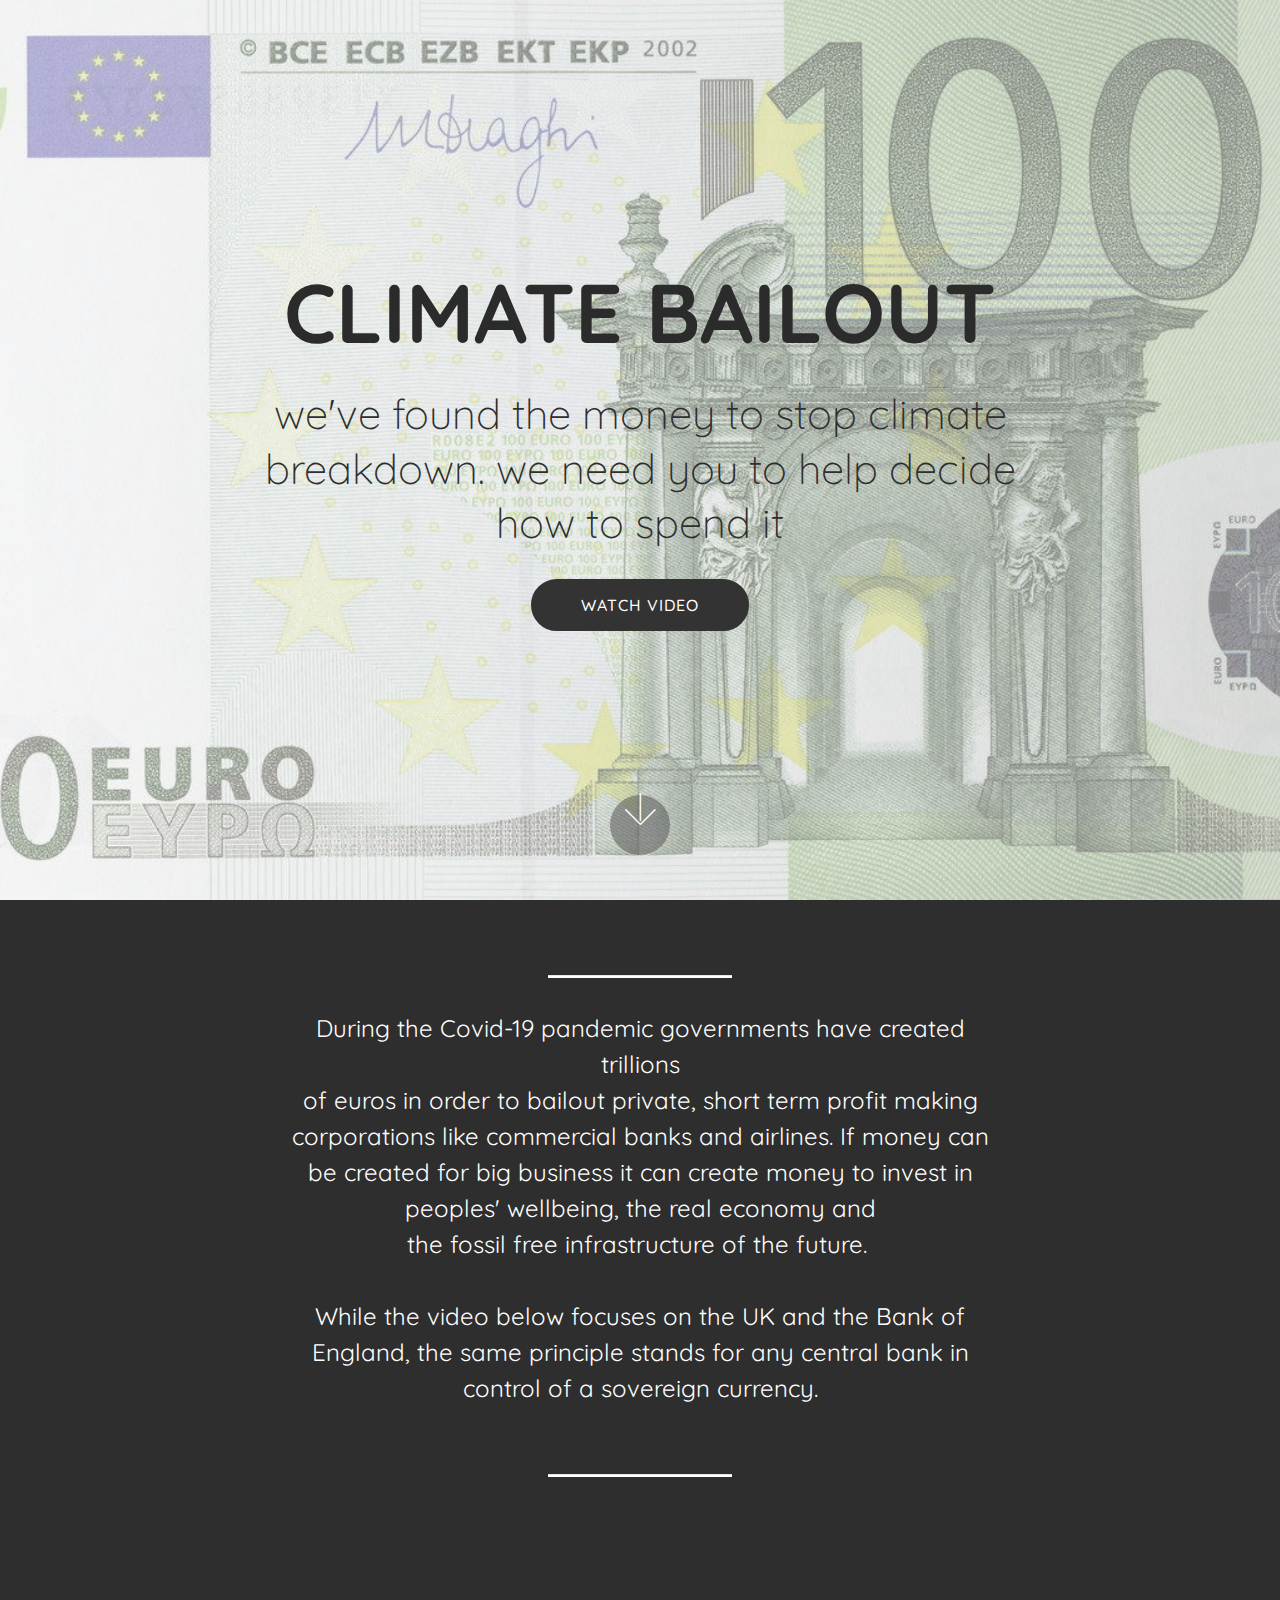
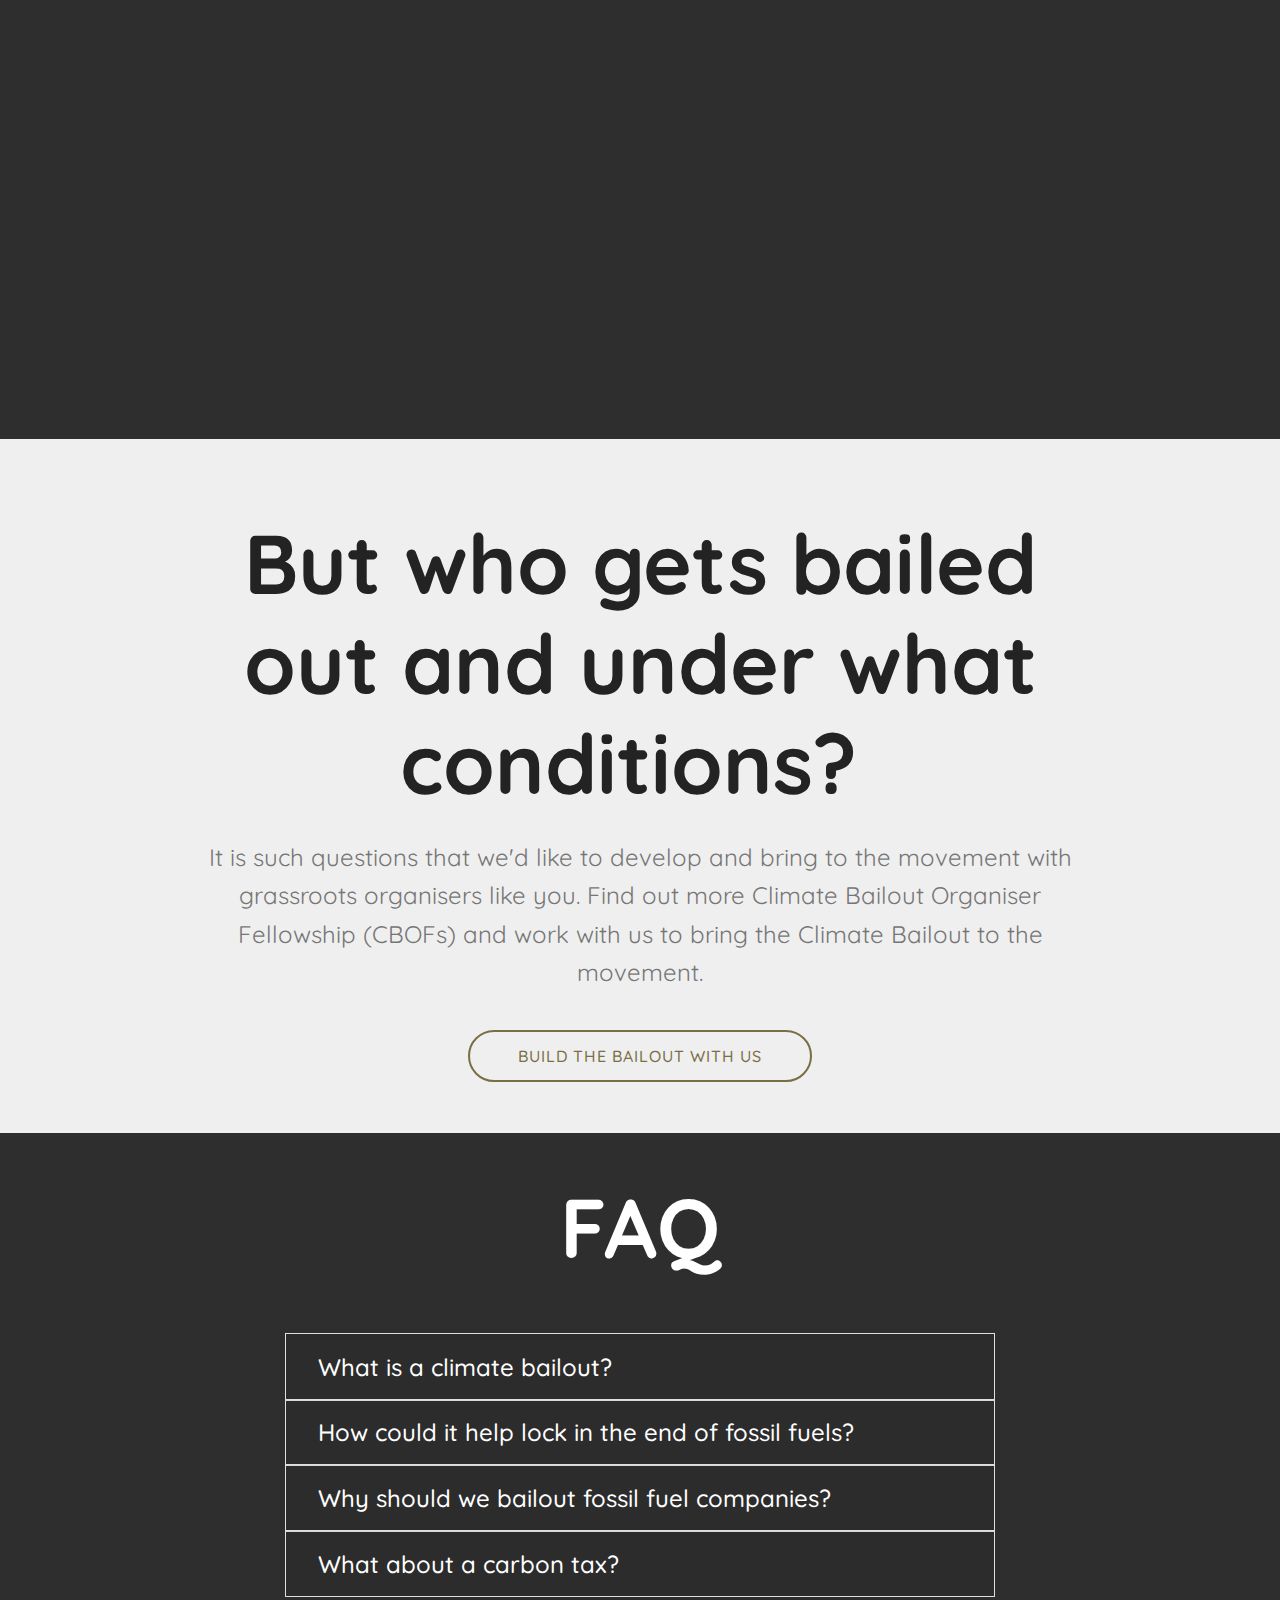
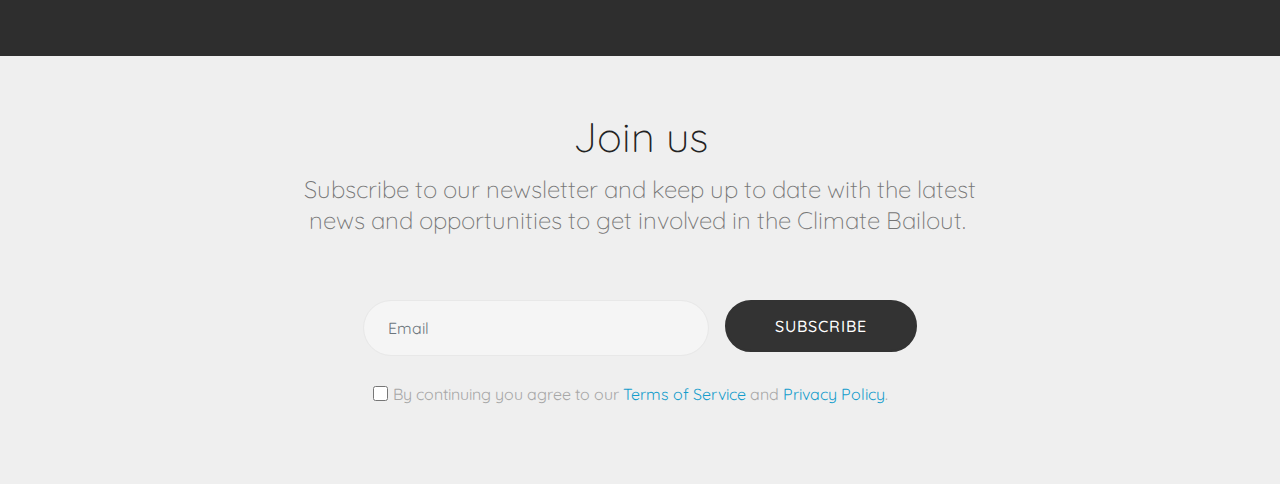
==== commit da1cbfde: "create github pages" ====
--- a/index.html
+++ b/index.html
@@ -48,14 +48,14 @@
     </div>
 </section>
 
-<section class="engine"><a href="https://mobirise.info/o">portfolio site templates</a></section><section class="mbr-section article content10 cid-s43pZenLax" id="content10-j">
+<section class="engine"><a href="https://mobirise.info/w">html5 templates</a></section><section class="mbr-section article content10 cid-s43pZenLax" id="content10-j">
     
      
 
     <div class="container">
         <div class="inner-container" style="width: 66%;">
             <hr class="line" style="width: 25%;">
-            <div class="section-text align-center mbr-white mbr-fonts-style display-5">During the Covid-19 pandemic governments have create trillions of euors in order to bailout private, short term profit making coporations like commercial banks and airlines. If they can create money for big business thay can create money to invest in peoples' wellbeing, the real econmy and the fossil free infrastructre of the future.&nbsp;<div><br></div><div>While the video below focuses on the UK&nbsp;<span style="font-size: 1.5rem;">and the Bank of England,</span></div><div>the same principle stands for any central bank in control of a sovereign currency. &nbsp;</div></div>
+            <div class="section-text align-center mbr-white mbr-fonts-style display-5"><div>During the Covid-19 pandemic governments have created trillions </div><div>of euros in order to bailout private, short term profit making corporations like commercial banks and airlines. If money can be created for big business it can create money to invest in peoples' wellbeing, the real economy and</div><div>the fossil free infrastructure of the future.&nbsp;</div><div><br></div><div>While the video below focuses on the UK and the Bank of England, the same principle stands for any central bank in control of a sovereign currency.</div><div>&nbsp;</div></div>
             <hr class="line" style="width: 25%;">
         </div>
     </div>
@@ -81,9 +81,9 @@
     <div class="container">
         <div class="row justify-content-md-center">
             <div class="col-md-10 align-center">
-                <h1 class="mbr-section-title mbr-bold pb-3 mbr-fonts-style display-1">But who gets bailed out and with what conditions? <br></h1>
+                <h1 class="mbr-section-title mbr-bold pb-3 mbr-fonts-style display-1">But who gets bailed out and under what conditions?&nbsp;</h1>
                 
-                <p class="mbr-text pb-3 mbr-fonts-style display-5">It is these questions that we'd like to develop and bring to the movement with grassroots youth organisers like you. Find out more Climate Bailout Organiser Fellowship (CBOFs) and work with us to bring the Climate Bailout to the movement.</p>
+                <p class="mbr-text pb-3 mbr-fonts-style display-5">It is such questions that we'd like to develop and bring to the movement with grassroots organisers like you. Find out more Climate Bailout Organiser Fellowship (CBOFs) and work with us to bring the Climate Bailout to the movement.</p>
                 <div class="mbr-section-btn"><a class="btn btn-md btn-danger-outline display-4" href="page1.html" target="_blank">BUILD THE BAILOUT WITH US</a></div>
             </div>
         </div>
@@ -108,23 +108,21 @@
                         <div class="card">
                             <div class="card-header" role="tab" id="headingOne">
                                 <a role="button" class="collapsed panel-title text-black" data-toggle="collapse" data-core="" href="#collapse1_4" aria-expanded="false" aria-controls="collapse1">
-                                    <h4 class="mbr-fonts-style display-5">
-                                        <span class="sign mbr-iconfont mbri-arrow-down inactive"></span> What is a climate bailout?
+                                    <h4 class="mbr-fonts-style display-5">What is a climate bailout?
                                     </h4>
                                 </a>
                             </div>
                             <div id="collapse1_4" class="panel-collapse noScroll collapse" role="tabpanel" aria-labelledby="headingOne">
                                 <div class="panel-body p-4">
                                     <p class="mbr-fonts-style panel-text display-7">
-                                       Is the provison government created money, supplied by central banks, to help failing companies or states.&nbsp;</p>
+                                       A bailout, in its simplest form, is the provision of government created money, supplied by central banks, to help failing companies or states. During financial crises, banks and governments have been bailed out by printing hundreds of billions of Euros/Dollars. The same mechanism could be applied to overcoming the climate crisis.</p>
                                 </div>
                             </div>
                         </div>
                         <div class="card">
                             <div class="card-header" role="tab" id="headingTwo">
                                 <a role="button" class="collapsed panel-title text-black" data-toggle="collapse" data-core="" href="#collapse2_4" aria-expanded="false" aria-controls="collapse2">
-                                    <h4 class="mbr-fonts-style display-5">
-                                        <span class="sign mbr-iconfont mbri-arrow-down inactive"></span>&nbsp;How could it help lock in the end of fossil fuels?
+                                    <h4 class="mbr-fonts-style display-5">How could it help lock in the end of fossil fuels?
                                     </h4>
                                 </a>
 
@@ -132,50 +130,35 @@
                             <div id="collapse2_4" class="panel-collapse noScroll collapse" role="tabpanel" aria-labelledby="headingTwo">
                                 <div class="panel-body p-4">
                                     <p class="mbr-fonts-style panel-text display-7">
-                                       As fossil fuel companies become less viable, due to falling costs of renewables, changing social norms and unpredictable events such as the coronavirus lockdown, money will need to be created to support key industries and avoid dissordly collapse. The climate bailout explores how this mechanism could work in relation to the fossil fuel industry to ensure its ordely retirement.&nbsp;</p>
+                                       As fossil fuel companies become less viable, due to falling costs of renewables, changing social norms and unpredictable events such as the coronavirus lockdown, support will need to avoid key industries collapse. The climate bailout explores which support mechanisms could work in relation to the fossil fuel industry to avoid a chaotic end to the fossil fuel era. </p>
                                 </div>
                             </div>
                         </div>
                         <div class="card">
                             <div class="card-header" role="tab" id="headingThree">
                                 <a role="button" class="collapsed panel-title text-black" data-toggle="collapse" data-core="" href="#collapse3_4" aria-expanded="false" aria-controls="collapse3">
-                                    <h4 class="mbr-fonts-style display-5">
-                                        <span class="sign mbr-iconfont mbri-arrow-down inactive"></span>&nbsp;How can I get involved?&nbsp;</h4>
+                                    <h4 class="mbr-fonts-style display-5"><div><span style="font-size: 1.5rem; background-color: transparent;">Why should we bailout fossil fuel companies?&nbsp;</span><br></div></h4>
                                 </a>
                             </div>
                             <div id="collapse3_4" class="panel-collapse noScroll collapse" role="tabpanel" aria-labelledby="headingThree">
                                 <div class="panel-body p-4">
-                                    <p class="mbr-fonts-style panel-text display-7">- Join an onboarding call and find out how you can set up a local hub.&nbsp;<br>- Start up a petition with xxxxx to call on your local authority to back the climate bailout.<br>- Organise an event/action at a local political or financial insitution to raise the profile of your demands.&nbsp;<br><br></p>
+                                    <p class="mbr-fonts-style panel-text display-7">We should be prepared to support the workers and families that depend on the industry. Creating opportunities for reskilling and support during a transition away from the sector. We shouldn't be bailing out the executives, board and shareholders. That's where conditions must be placed on companies in order for any financial support. It is these conditions that will need to be explored and developed by an engaged movement, ready to hold those with the political power to implement such a bailout accountable.<br><br></p>
                                 </div>
                             </div>
                         </div>
                         <div class="card">
                             <div class="card-header" role="tab" id="headingThree">
                                 <a role="button" class="collapsed panel-title text-black" data-toggle="collapse" data-core="" href="#collapse4_4" aria-expanded="false" aria-controls="collapse4">
-                                    <h4 class="mbr-fonts-style display-5">
-                                        <span class="sign mbr-iconfont mbri-arrow-down inactive"></span>Why should we bailout fossil fuel companies?<strong>&nbsp;</strong></h4>
+                                    <h4 class="mbr-fonts-style display-5">What about a carbon tax? &nbsp;</h4>
                                 </a>
                             </div>
                             <div id="collapse4_4" class="panel-collapse noScroll collapse" role="tabpanel" aria-labelledby="headingThree">
                                 <div class="panel-body p-4">
-                                    <p class="mbr-fonts-style panel-text display-7">
-                                       We should be prepared to support the workers and families that depend on the industry. Creating opportunities for reskilling and support during a transition away form the sector. We shouldn't be bailing out the executives, board and shareholders. That's where conditions must be placed on comapnies in order for any financial support. It is these conditions that will need to be explored and developed by an engaged movement, ready to hold those with the politcal power to implement such a bailout accountable.&nbsp;</p>
-                                </div>
-                            </div>
-                        </div>
-                        <div class="card">
-                            <div class="card-header" role="tab" id="headingThree">
-                                <a role="button" class="collapsed panel-title text-black" data-toggle="collapse" data-core="" href="#collapse5_4" aria-expanded="false" aria-controls="collapse5">
-                                    <h4 class="mbr-fonts-style display-5">
-                                        <span class="sign mbr-iconfont mbri-arrow-down inactive"></span>What about a carbon tax?&nbsp;<strong>&nbsp;</strong></h4>
-                                </a>
-                            </div>
-                            <div id="collapse5_4" class="panel-collapse noScroll collapse" role="tabpanel" aria-labelledby="headingThree">
-                                <div class="panel-body p-4">
-                                    <p class="mbr-fonts-style panel-text display-7">A number of groups are calling for a carbon tax. We support thse calls but a carbon tax alone will not provide the scale of investment needed to to mitigate the worst of the crisis. Its estimated that between 500bn and 1trillion Euros need to be invested every year for the next 15 years in transitioning European infrastructure away from fossl fuels. At best a tax would bring about 50-60bn euros over a 5 year period. &nbsp;</p>
-                                </div>
-                            </div>
-                        </div>
+                                    <p class="mbr-fonts-style panel-text display-7">A number of groups are calling for a carbon tax. We support these calls but a carbon tax alone will not provide the scale of investment needed to to mitigate the worst of the crisis. It is estimated that between 500bn and 1trillion Euros need to be invested every year for the next 15 years in transitioning European infrastructure away from fossl fuels. At best a tax would bring about 50-60bn euros over a number of years. &nbsp;</p>
+                                </div>
+                            </div>
+                        </div>
+                        
                         
                     </div>
                 </div>
@@ -200,7 +183,7 @@
         <div class="row py-2 justify-content-center">
             <div class="col-12 col-lg-6  col-md-8 " data-form-type="formoid">
                 <!---Formbuilder Form--->
-                <form action="https://mobirise.com/" method="POST" class="mbr-form form-with-styler" data-form-title="Mobirise Form"><input type="hidden" name="email" data-form-email="true" value="Hm4HreODMRalVfKqvKr2tNtkGBLDM5TzRI1Cs0xxUNG6k4IqDFfuf6GKnRtL8m732eGZdH3DL4Zv3D4+MY1fgOfrOUU2Tz8UZPuKwMS5ebAoAvxGjEWl87P2L8KrvEy7">
+                <form action="https://mobirise.com/" method="POST" class="mbr-form form-with-styler" data-form-title="Mobirise Form"><input type="hidden" name="email" data-form-email="true" value="eYJSpkU7jKMClJ8rFrhfjdOBCPWUXPTfmGs3mFlfmcKzZBuxvjBTO8m1iMpgK8TKtlUHyLcs2+KdBURzu2plfpLirRU7axqGuT1s/XzjfPPYb1qSYsrhgPMo+qhXvOd8">
                     <div class="row">
                         <div hidden="hidden" data-form-alert="" class="alert alert-success col-12">Thanks for filling out the form!</div>
                         <div hidden="hidden" data-form-alert-danger="" class="alert alert-danger col-12">
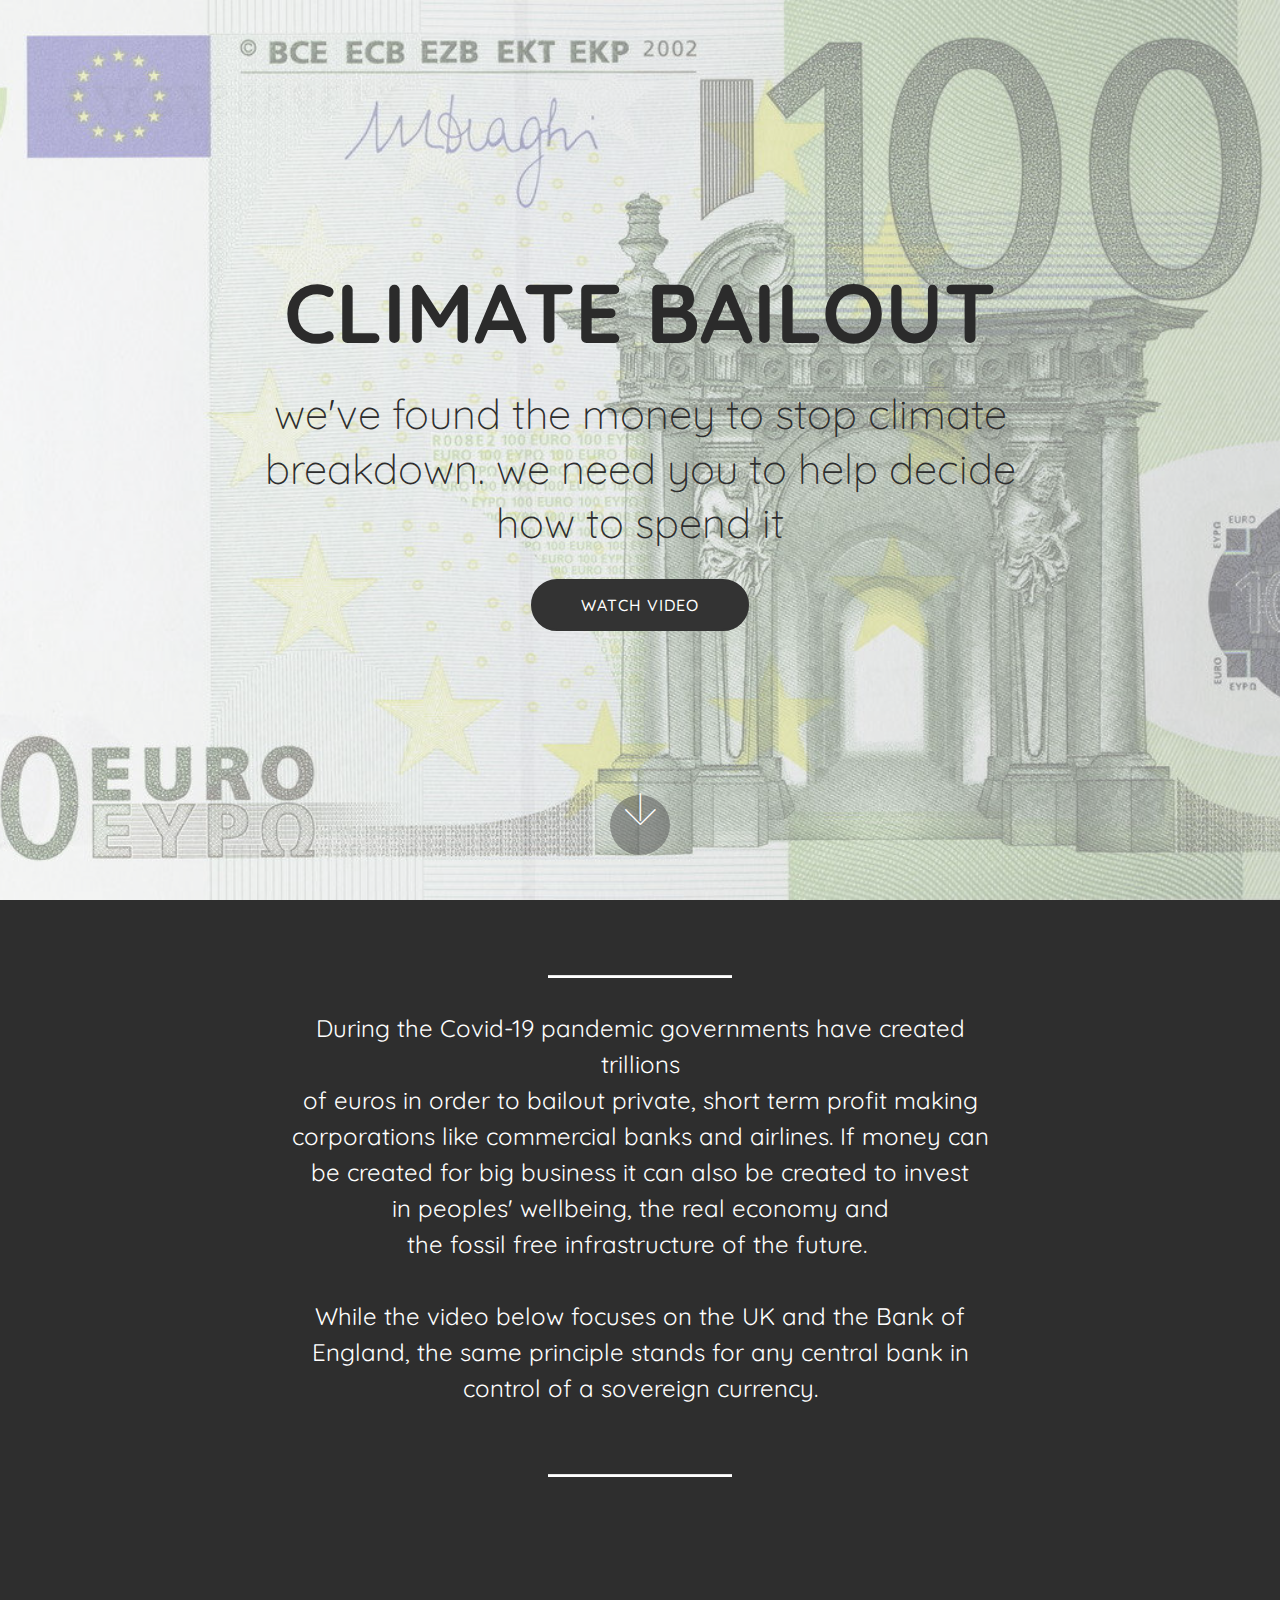
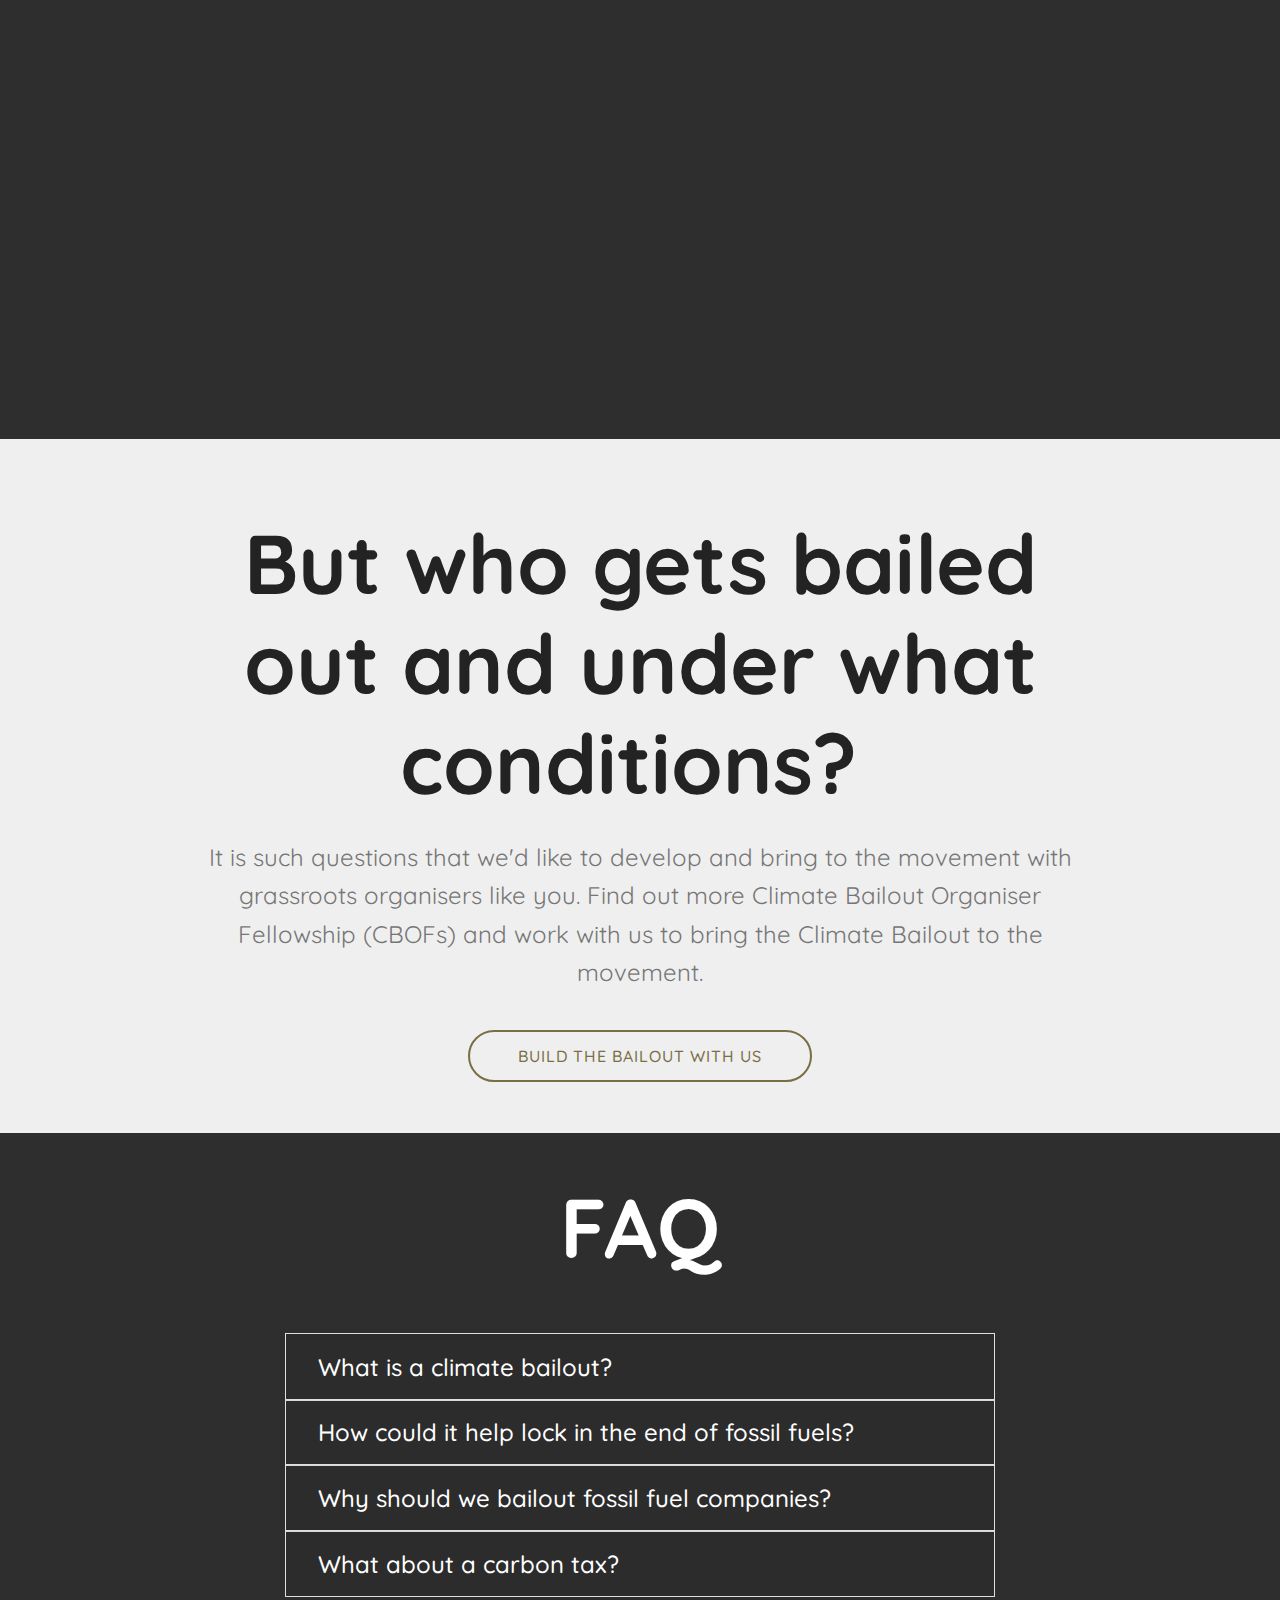
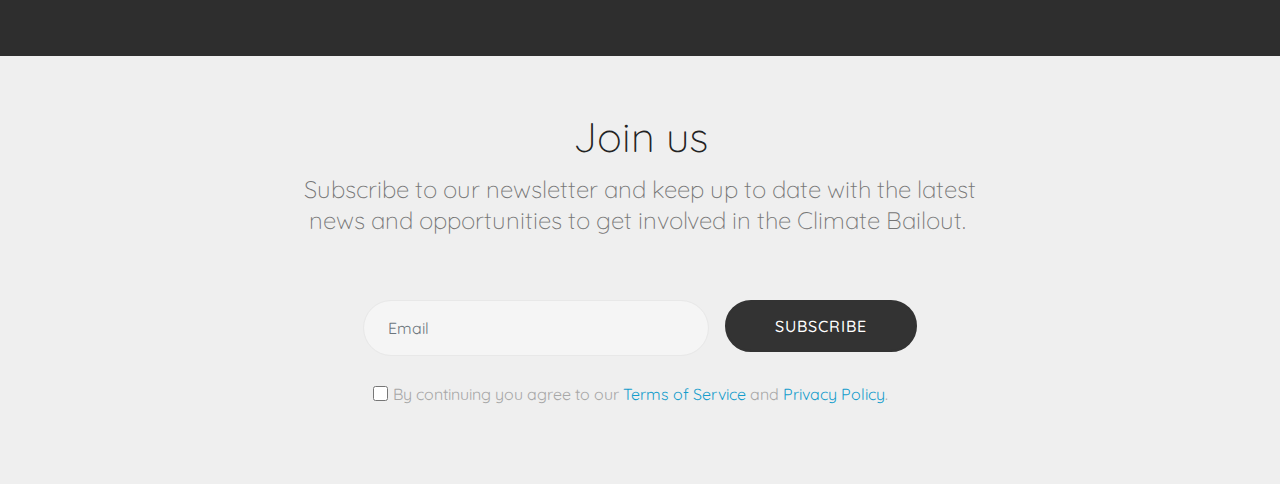
==== commit 29831e75: "create github pages" ====
--- a/index.html
+++ b/index.html
@@ -48,14 +48,14 @@
     </div>
 </section>
 
-<section class="engine"><a href="https://mobirise.info/w">html5 templates</a></section><section class="mbr-section article content10 cid-s43pZenLax" id="content10-j">
+<section class="engine"><a href="https://mobirise.info/o">portfolio web templates</a></section><section class="mbr-section article content10 cid-s43pZenLax" id="content10-j">
     
      
 
     <div class="container">
         <div class="inner-container" style="width: 66%;">
             <hr class="line" style="width: 25%;">
-            <div class="section-text align-center mbr-white mbr-fonts-style display-5"><div>During the Covid-19 pandemic governments have created trillions </div><div>of euros in order to bailout private, short term profit making corporations like commercial banks and airlines. If money can be created for big business it can create money to invest in peoples' wellbeing, the real economy and</div><div>the fossil free infrastructure of the future.&nbsp;</div><div><br></div><div>While the video below focuses on the UK and the Bank of England, the same principle stands for any central bank in control of a sovereign currency.</div><div>&nbsp;</div></div>
+            <div class="section-text align-center mbr-white mbr-fonts-style display-5"><div>During the Covid-19 pandemic governments have created trillions </div><div>of euros in order to bailout private, short term profit making corporations like commercial banks and airlines. If money can be created for big business it can also be created to invest</div><div>in&nbsp;<span style="font-size: 1.5rem;">peoples' wellbeing, the real economy and</span></div><div>the fossil free infrastructure of the future.&nbsp;</div><div><br></div><div>While the video below focuses on the UK and the Bank of England, the same principle stands for any central bank in control of a sovereign currency.</div><div>&nbsp;</div></div>
             <hr class="line" style="width: 25%;">
         </div>
     </div>
@@ -183,7 +183,7 @@
         <div class="row py-2 justify-content-center">
             <div class="col-12 col-lg-6  col-md-8 " data-form-type="formoid">
                 <!---Formbuilder Form--->
-                <form action="https://mobirise.com/" method="POST" class="mbr-form form-with-styler" data-form-title="Mobirise Form"><input type="hidden" name="email" data-form-email="true" value="eYJSpkU7jKMClJ8rFrhfjdOBCPWUXPTfmGs3mFlfmcKzZBuxvjBTO8m1iMpgK8TKtlUHyLcs2+KdBURzu2plfpLirRU7axqGuT1s/XzjfPPYb1qSYsrhgPMo+qhXvOd8">
+                <form action="https://mobirise.com/" method="POST" class="mbr-form form-with-styler" data-form-title="Mobirise Form"><input type="hidden" name="email" data-form-email="true" value="Q9hqb9j1h7h8jAsWkf/qQgKstPd4/IqADCY2oIHcMctYPS0z/TWjFaQKQvpFEdPRyd9ll+iwuf9WwuxmkNhRpQ1NB/RUupisD0grIaP7nhPeSkv4u5QwiFMGmqYEEI7N">
                     <div class="row">
                         <div hidden="hidden" data-form-alert="" class="alert alert-success col-12">Thanks for filling out the form!</div>
                         <div hidden="hidden" data-form-alert-danger="" class="alert alert-danger col-12">
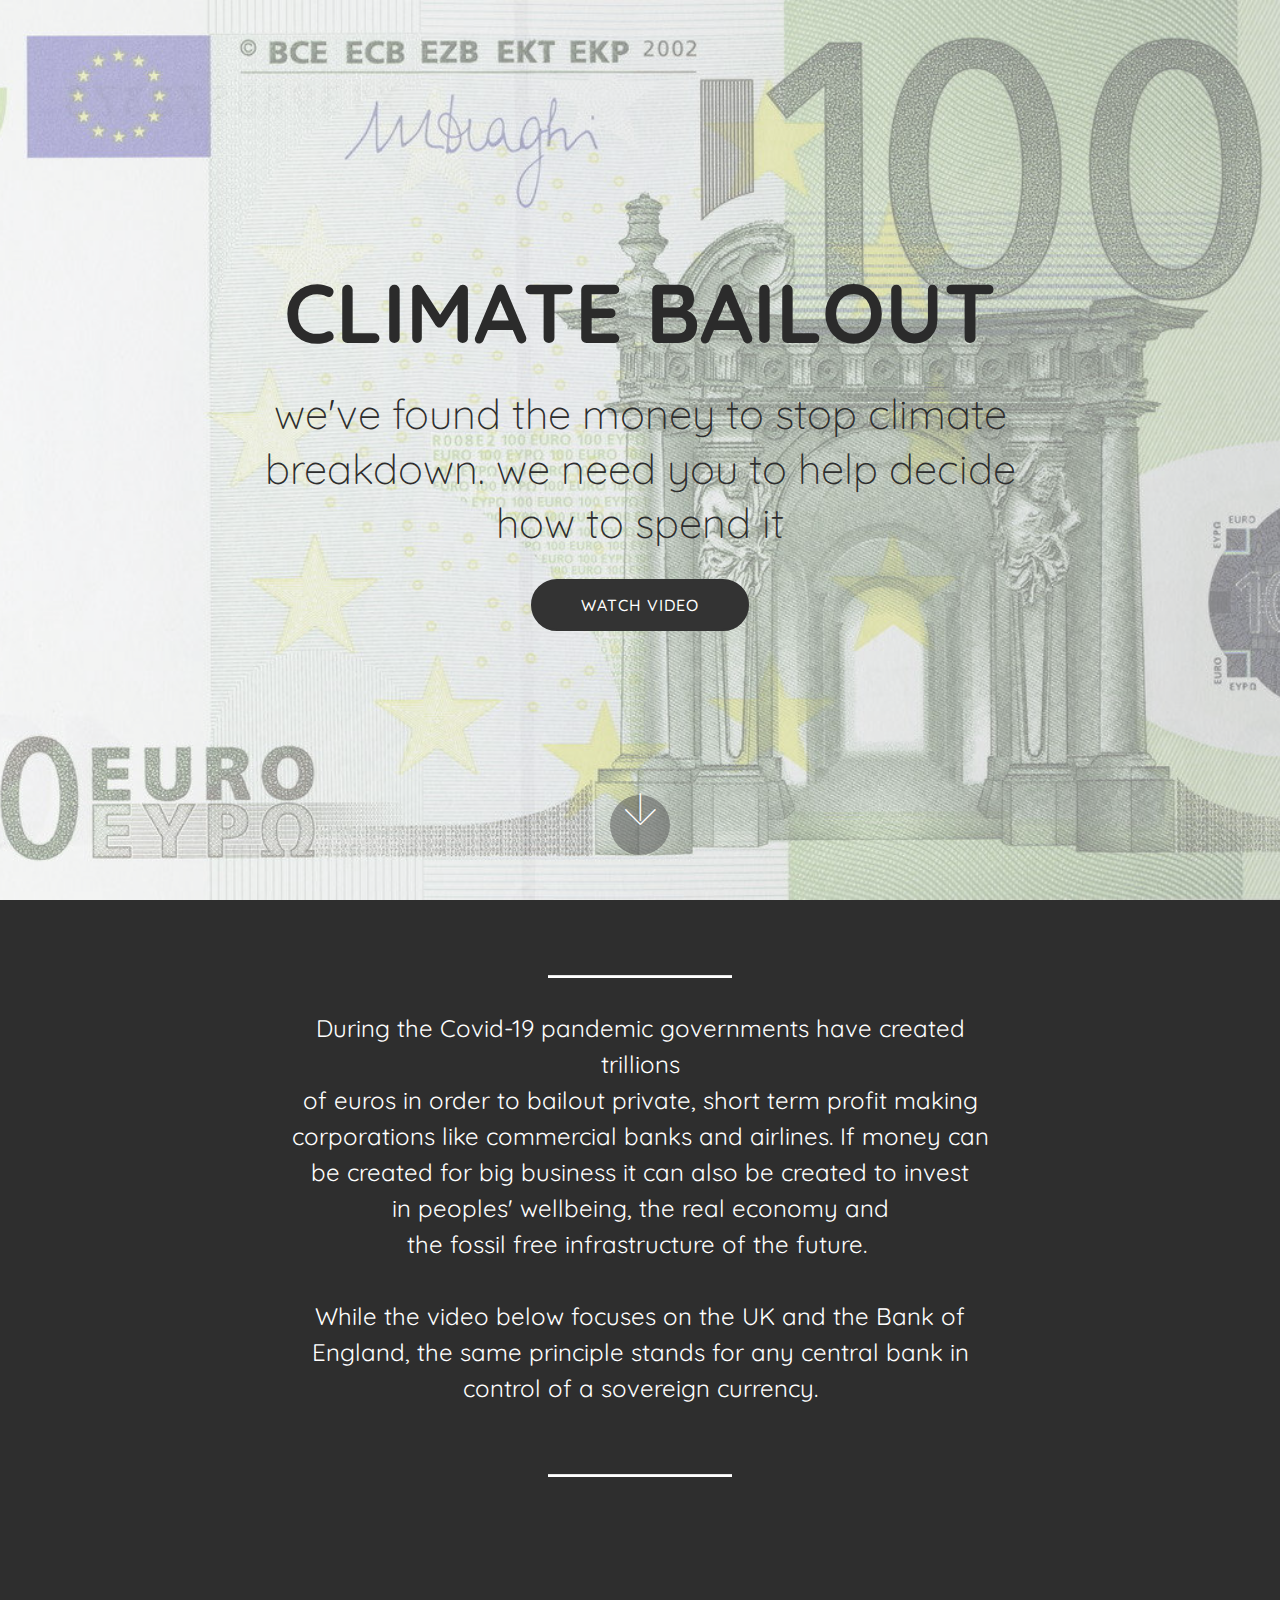
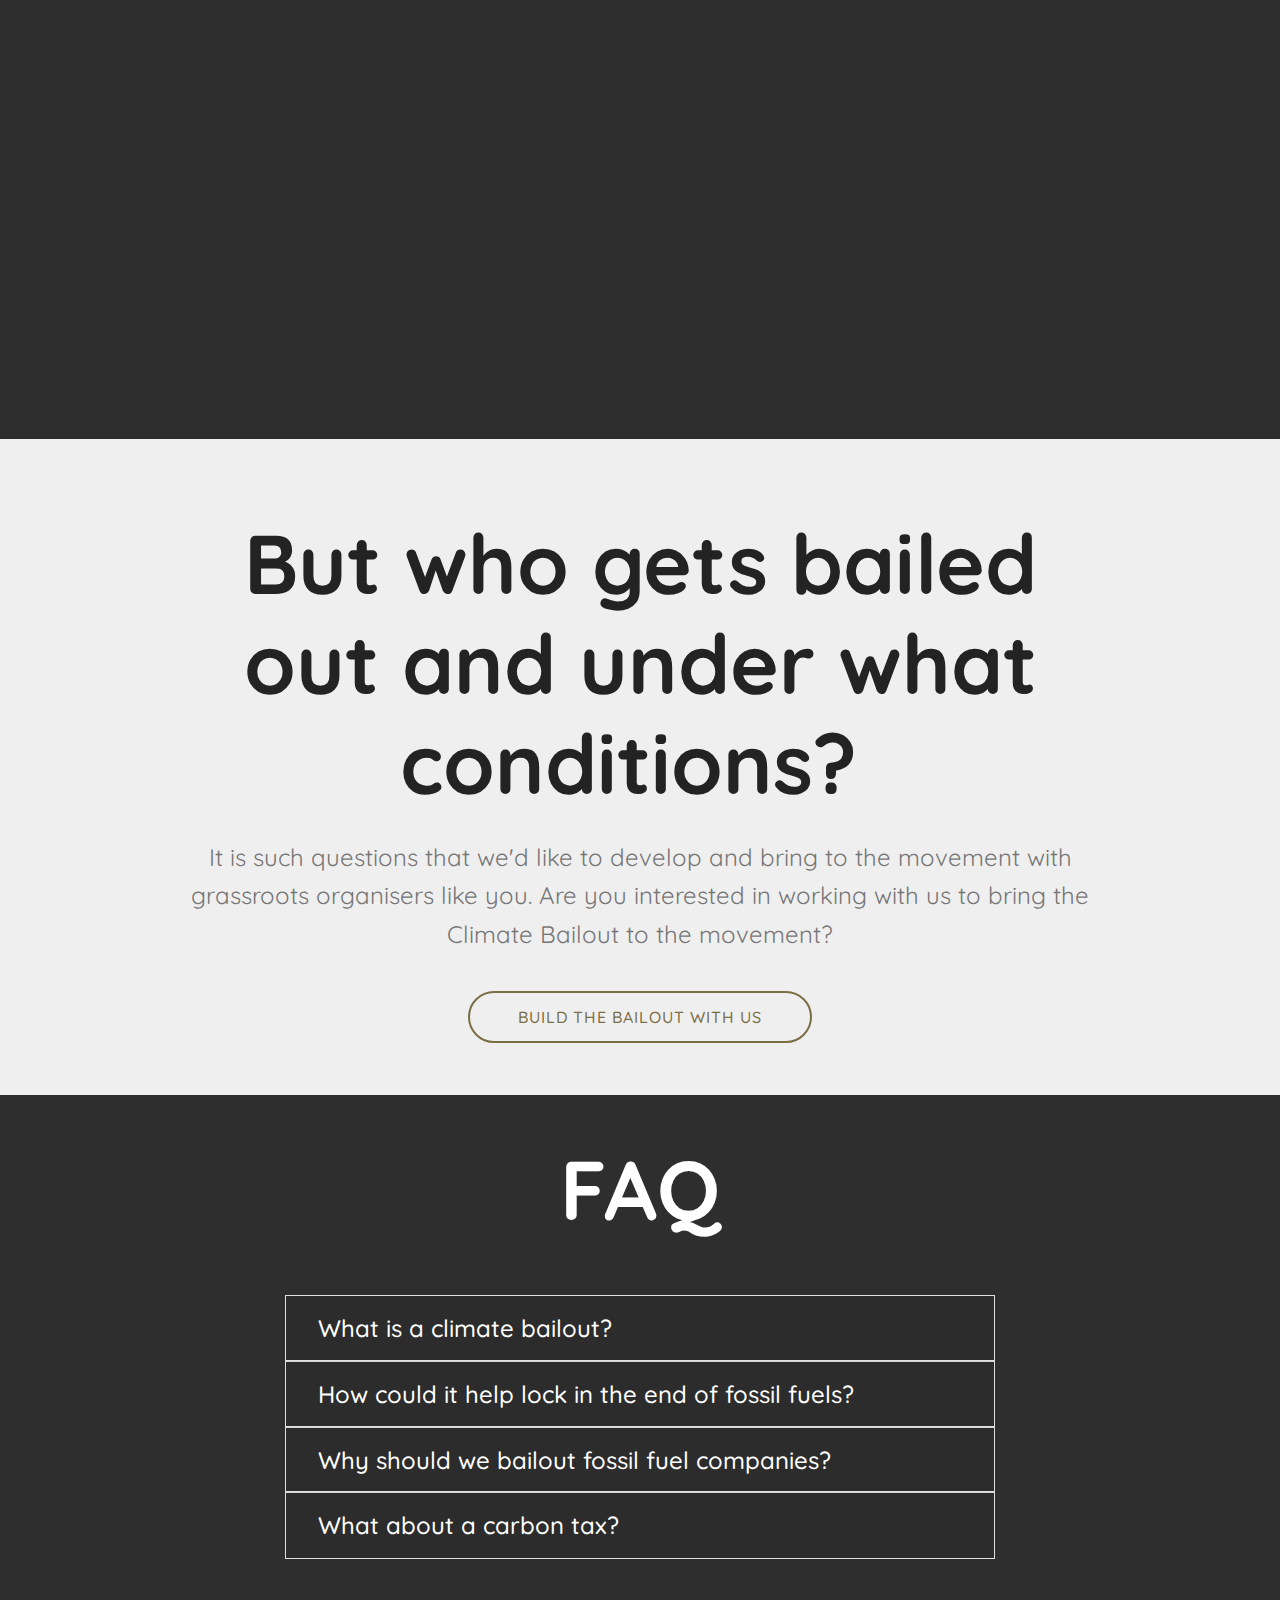
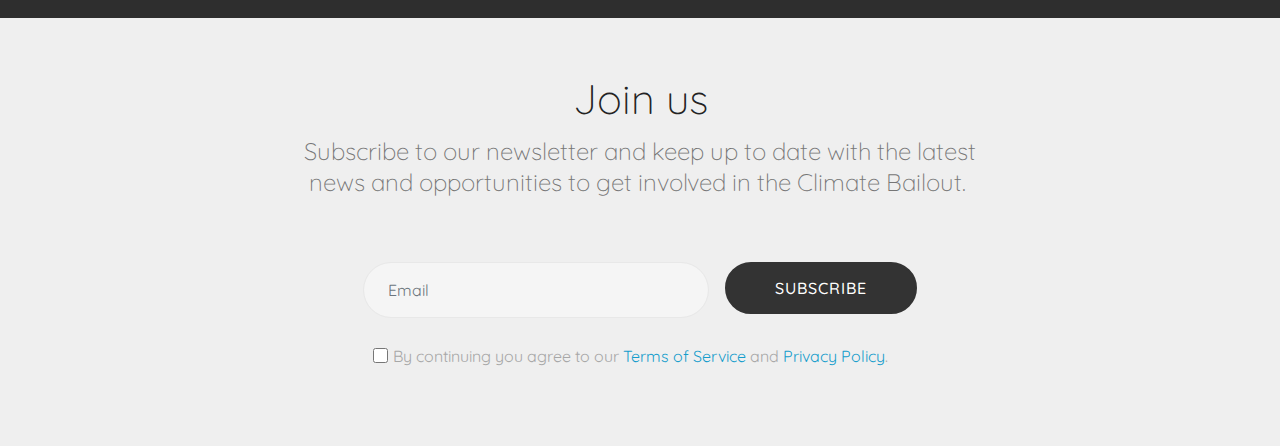
==== commit 3386df95: "create github pages" ====
--- a/index.html
+++ b/index.html
@@ -48,7 +48,7 @@
     </div>
 </section>
 
-<section class="engine"><a href="https://mobirise.info/o">portfolio web templates</a></section><section class="mbr-section article content10 cid-s43pZenLax" id="content10-j">
+<section class="engine"><a href="https://mobirise.info/z">best html templates</a></section><section class="mbr-section article content10 cid-s43pZenLax" id="content10-j">
     
      
 
@@ -83,7 +83,7 @@
             <div class="col-md-10 align-center">
                 <h1 class="mbr-section-title mbr-bold pb-3 mbr-fonts-style display-1">But who gets bailed out and under what conditions?&nbsp;</h1>
                 
-                <p class="mbr-text pb-3 mbr-fonts-style display-5">It is such questions that we'd like to develop and bring to the movement with grassroots organisers like you. Find out more Climate Bailout Organiser Fellowship (CBOFs) and work with us to bring the Climate Bailout to the movement.</p>
+                <p class="mbr-text pb-3 mbr-fonts-style display-5">It is such questions that we'd like to develop and bring to the movement with grassroots organisers like you. Are you interested in working with us to bring the Climate Bailout to the movement?</p>
                 <div class="mbr-section-btn"><a class="btn btn-md btn-danger-outline display-4" href="page1.html" target="_blank">BUILD THE BAILOUT WITH US</a></div>
             </div>
         </div>
@@ -183,7 +183,7 @@
         <div class="row py-2 justify-content-center">
             <div class="col-12 col-lg-6  col-md-8 " data-form-type="formoid">
                 <!---Formbuilder Form--->
-                <form action="https://mobirise.com/" method="POST" class="mbr-form form-with-styler" data-form-title="Mobirise Form"><input type="hidden" name="email" data-form-email="true" value="Q9hqb9j1h7h8jAsWkf/qQgKstPd4/IqADCY2oIHcMctYPS0z/TWjFaQKQvpFEdPRyd9ll+iwuf9WwuxmkNhRpQ1NB/RUupisD0grIaP7nhPeSkv4u5QwiFMGmqYEEI7N">
+                <form action="https://mobirise.com/" method="POST" class="mbr-form form-with-styler" data-form-title="Mobirise Form"><input type="hidden" name="email" data-form-email="true" value="fSTmwfCriLslI54yRj6kIDkanDZfwEn8KMsCwKvJg41xnSYR8oXcpFt5jVRYnq3tEP6pQhUimoVbQgov5pXeR5REjoyZ83OLMnb1h1HvIvURoUSBPSx7uaiIlU7vH7tq">
                     <div class="row">
                         <div hidden="hidden" data-form-alert="" class="alert alert-success col-12">Thanks for filling out the form!</div>
                         <div hidden="hidden" data-form-alert-danger="" class="alert alert-danger col-12">
--- a/assets/mobirise/css/mbr-additional.css
+++ b/assets/mobirise/css/mbr-additional.css
@@ -889,6 +889,30 @@
 .cid-s43zALOTiz blockquote {
   color: #767676;
 }
+.cid-s43zALOTiz .mbr-text {
+  color: #232323;
+}
+.cid-s4OVbgPoWi {
+  background: #ffffff;
+  padding-top: 0px;
+  padding-bottom: 45px;
+}
+.cid-s4OVbgPoWi .image-block {
+  margin: auto;
+}
+.cid-s4OVbgPoWi figcaption {
+  position: relative;
+}
+.cid-s4OVbgPoWi figcaption div {
+  position: absolute;
+  bottom: 0;
+  width: 100%;
+}
+@media (max-width: 768px) {
+  .cid-s4OVbgPoWi .image-block {
+    width: 100% !important;
+  }
+}
 .cid-s43Cy0MGuX {
   padding-top: 0px;
   padding-bottom: 0px;
--- a/assets/mobirise/css/mbr-additional.css
+++ b/assets/mobirise/css/mbr-additional.css
@@ -889,6 +889,30 @@
 .cid-s43zALOTiz blockquote {
   color: #767676;
 }
+.cid-s43zALOTiz .mbr-text {
+  color: #232323;
+}
+.cid-s4OVbgPoWi {
+  background: #ffffff;
+  padding-top: 0px;
+  padding-bottom: 45px;
+}
+.cid-s4OVbgPoWi .image-block {
+  margin: auto;
+}
+.cid-s4OVbgPoWi figcaption {
+  position: relative;
+}
+.cid-s4OVbgPoWi figcaption div {
+  position: absolute;
+  bottom: 0;
+  width: 100%;
+}
+@media (max-width: 768px) {
+  .cid-s4OVbgPoWi .image-block {
+    width: 100% !important;
+  }
+}
 .cid-s43Cy0MGuX {
   padding-top: 0px;
   padding-bottom: 0px;
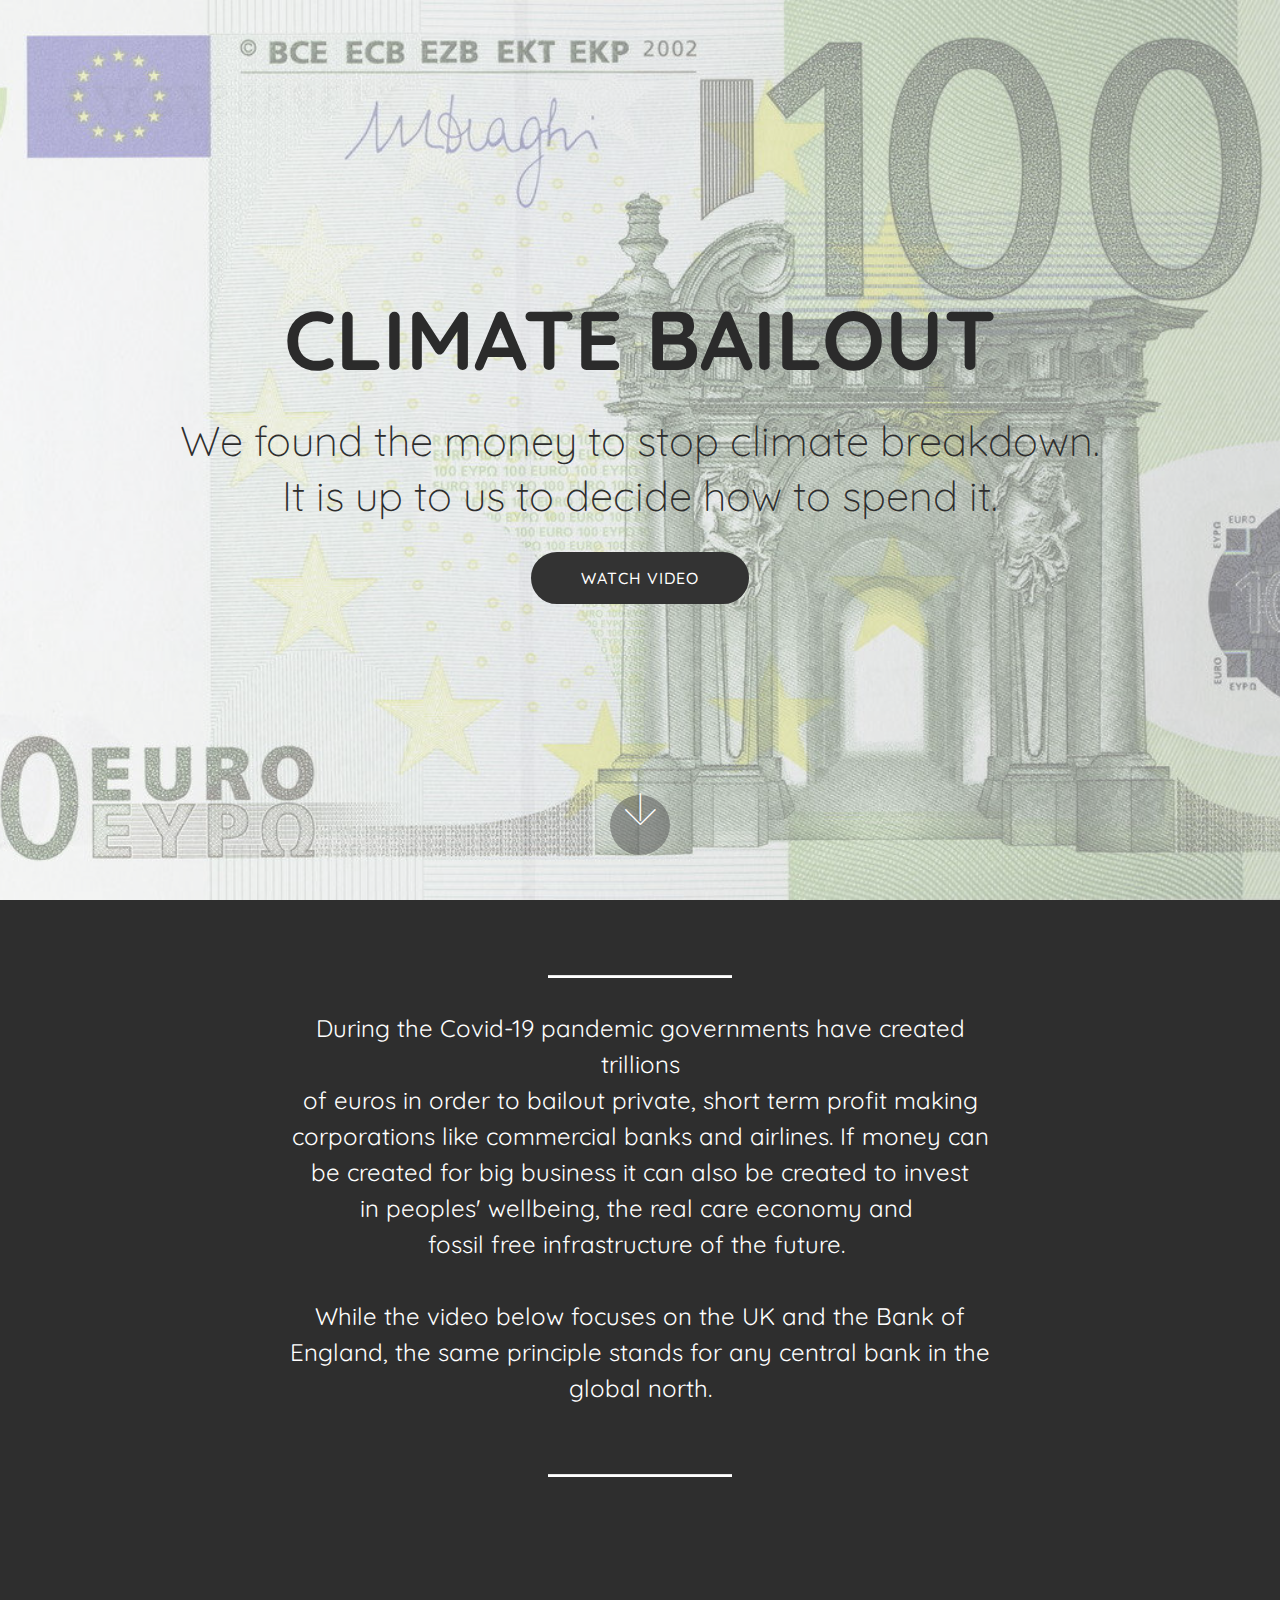
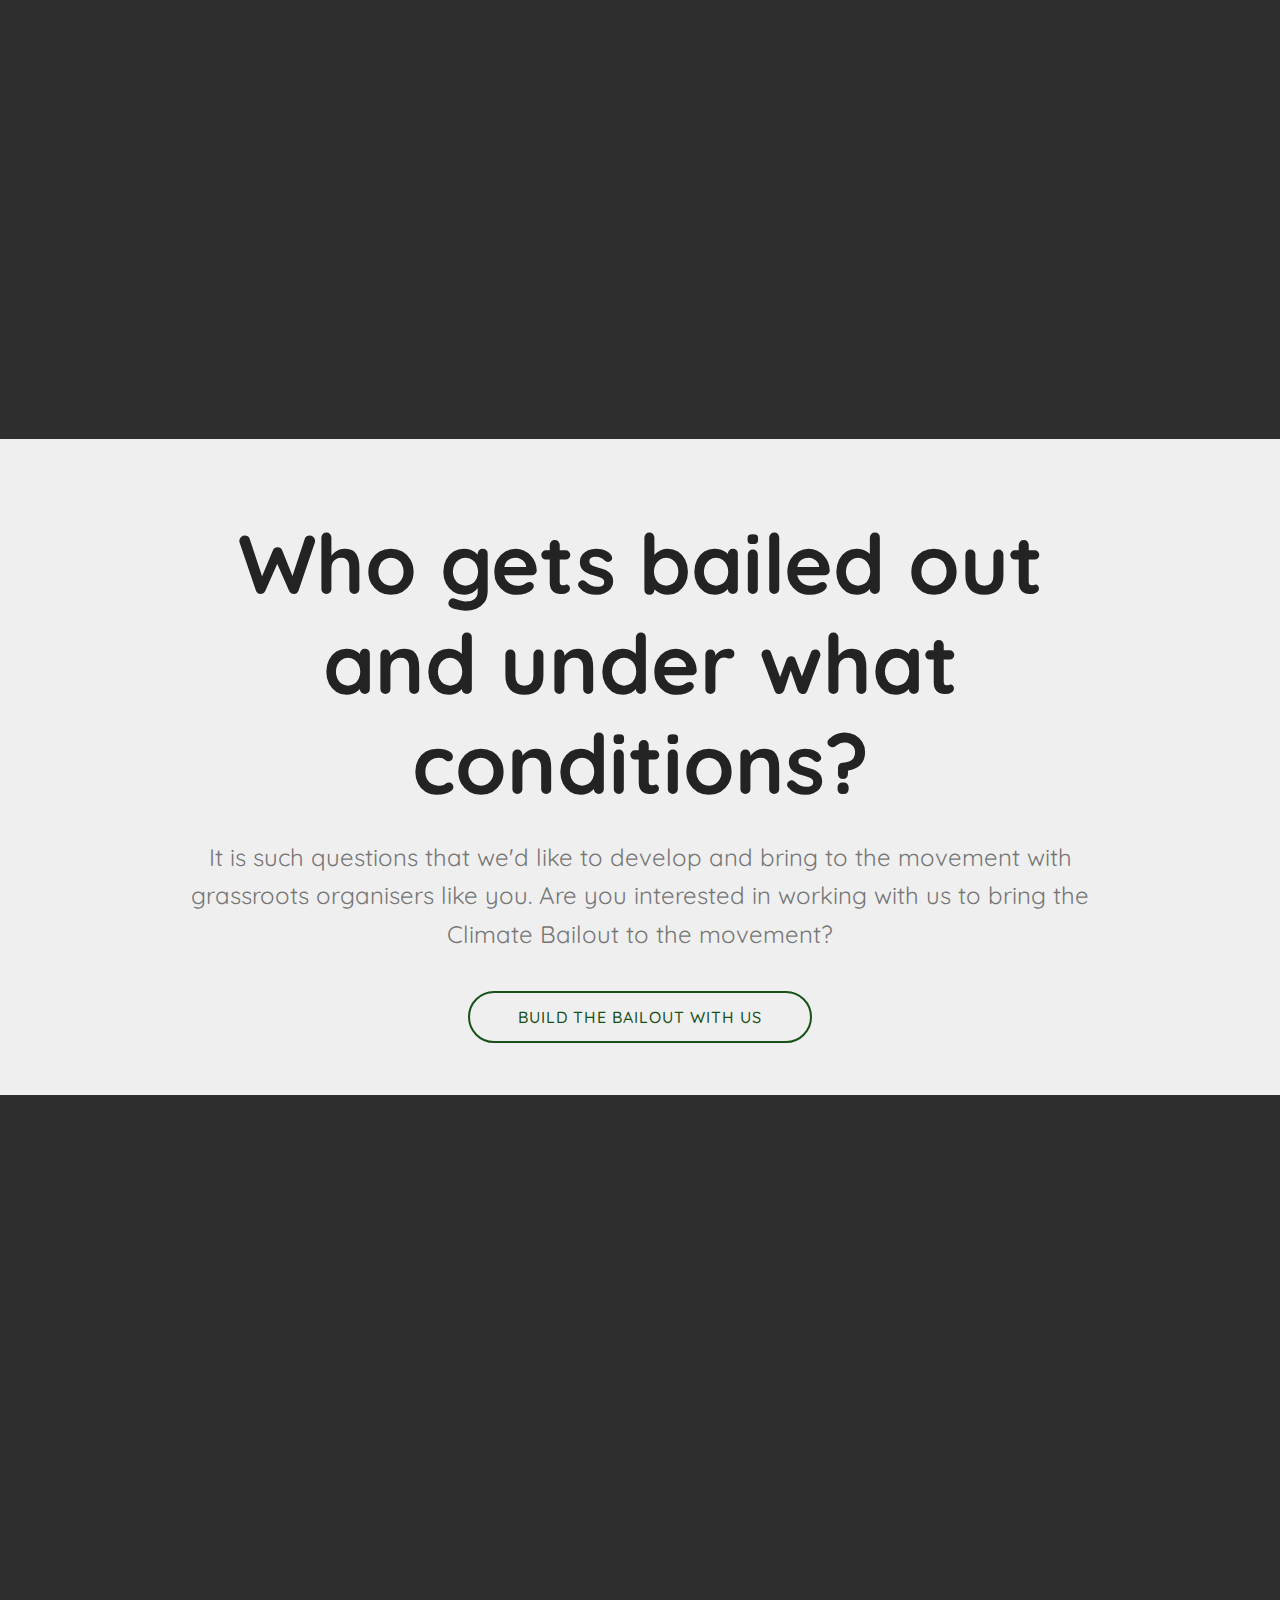
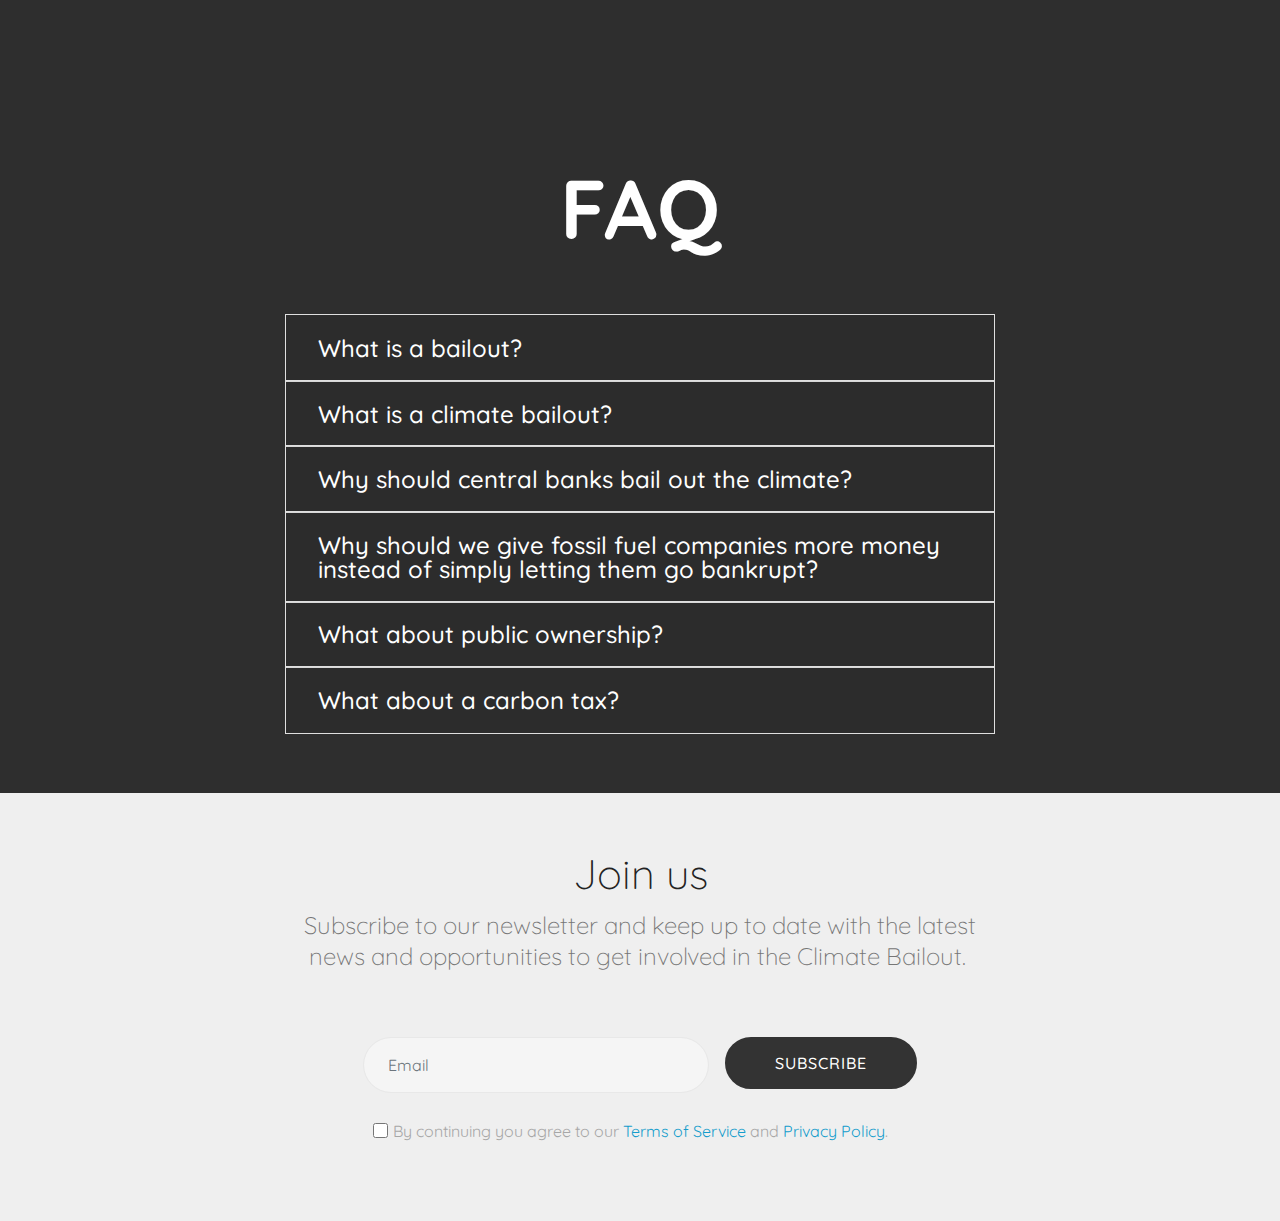
==== commit 97ccf702: "create github pages" ====
--- a/index.html
+++ b/index.html
@@ -35,7 +35,7 @@
             <div class="mbr-white col-md-10">
                 <h1 class="mbr-section-title mbr-bold pb-3 mbr-fonts-style display-1">
                     CLIMATE BAILOUT</h1>
-                <h3 class="mbr-section-subtitle align-center mbr-light pb-3 mbr-fonts-style display-2">we've found the money to stop climate breakdown. we need you to help decide <br>how to spend it<br></h3>
+                <h3 class="mbr-section-subtitle align-center mbr-light pb-3 mbr-fonts-style display-2">We found the money to stop climate breakdown.<br>It is up to us to decide how to spend it.</h3>
                 
                 <div class="mbr-section-btn"><a class="btn btn-md btn-black display-4" href="index.html#video1-g">WATCH VIDEO</a></div>
             </div>
@@ -48,14 +48,14 @@
     </div>
 </section>
 
-<section class="engine"><a href="https://mobirise.info/z">best html templates</a></section><section class="mbr-section article content10 cid-s43pZenLax" id="content10-j">
+<section class="engine"><a href="https://mobirise.info/l">free website templates</a></section><section class="mbr-section article content10 cid-s43pZenLax" id="content10-j">
     
      
 
     <div class="container">
         <div class="inner-container" style="width: 66%;">
             <hr class="line" style="width: 25%;">
-            <div class="section-text align-center mbr-white mbr-fonts-style display-5"><div>During the Covid-19 pandemic governments have created trillions </div><div>of euros in order to bailout private, short term profit making corporations like commercial banks and airlines. If money can be created for big business it can also be created to invest</div><div>in&nbsp;<span style="font-size: 1.5rem;">peoples' wellbeing, the real economy and</span></div><div>the fossil free infrastructure of the future.&nbsp;</div><div><br></div><div>While the video below focuses on the UK and the Bank of England, the same principle stands for any central bank in control of a sovereign currency.</div><div>&nbsp;</div></div>
+            <div class="section-text align-center mbr-white mbr-fonts-style display-5"><div>During the Covid-19 pandemic governments have created trillions </div><div>of euros in order to bailout private, short term profit making corporations like commercial banks and airlines. If money can be created for big business it can also be created to invest</div><div>in&nbsp;<span style="font-size: 1.5rem;">peoples' wellbeing, the real care economy and</span><span style="font-size: 1.5rem;">&nbsp;</span></div><div><span style="font-size: 1.5rem;">fossil free infrastructure of the future.&nbsp;</span></div><div><br></div><div>While the video below focuses on the UK and the Bank of England, the same principle stands for any central bank in the global north.</div><div>&nbsp;</div></div>
             <hr class="line" style="width: 25%;">
         </div>
     </div>
@@ -81,14 +81,25 @@
     <div class="container">
         <div class="row justify-content-md-center">
             <div class="col-md-10 align-center">
-                <h1 class="mbr-section-title mbr-bold pb-3 mbr-fonts-style display-1">But who gets bailed out and under what conditions?&nbsp;</h1>
+                <h1 class="mbr-section-title mbr-bold pb-3 mbr-fonts-style display-1">Who gets bailed out and under what conditions?</h1>
                 
-                <p class="mbr-text pb-3 mbr-fonts-style display-5">It is such questions that we'd like to develop and bring to the movement with grassroots organisers like you. Are you interested in working with us to bring the Climate Bailout to the movement?</p>
-                <div class="mbr-section-btn"><a class="btn btn-md btn-danger-outline display-4" href="page1.html" target="_blank">BUILD THE BAILOUT WITH US</a></div>
-            </div>
-        </div>
-    </div>
-
+                <p class="mbr-text pb-3 mbr-fonts-style display-5">It is such questions that we'd like to develop and bring to the movement with grassroots organisers like you. Are you interested in working with us to bring the Climate Bailout to the movement?<br></p>
+                <div class="mbr-section-btn"><a class="btn btn-md btn-secondary-outline display-4" href="page1.html" target="_blank">BUILD THE BAILOUT WITH US</a></div>
+            </div>
+        </div>
+    </div>
+
+</section>
+
+<section class="cid-s4UH6r8R3j" id="video3-11">
+
+    
+    
+    <figure class="mbr-figure align-center container">
+        <div class="video-block" style="width: 80%;">
+            <div><iframe class="mbr-embedded-video" src="https://www.youtube.com/embed/M9CF0mjy9ks?rel=0&amp;amp;showinfo=0&amp;autoplay=0&amp;loop=0" width="1280" height="720" frameborder="0" allowfullscreen></iframe></div>
+        </div>
+    </figure>
 </section>
 
 <section class="toggle1 cid-s3v5VnDqPe" id="toggle1-7">
@@ -107,59 +118,79 @@
                     <div id="bootstrap-toggle" class="toggle-panel accordionStyles tab-content">
                         <div class="card">
                             <div class="card-header" role="tab" id="headingOne">
-                                <a role="button" class="collapsed panel-title text-black" data-toggle="collapse" data-core="" href="#collapse1_4" aria-expanded="false" aria-controls="collapse1">
-                                    <h4 class="mbr-fonts-style display-5">What is a climate bailout?
+                                <a role="button" class="collapsed panel-title text-black" data-toggle="collapse" data-core="" href="#collapse1_5" aria-expanded="false" aria-controls="collapse1">
+                                    <h4 class="mbr-fonts-style display-5">What is a bailout?
                                     </h4>
                                 </a>
                             </div>
-                            <div id="collapse1_4" class="panel-collapse noScroll collapse" role="tabpanel" aria-labelledby="headingOne">
+                            <div id="collapse1_5" class="panel-collapse noScroll collapse" role="tabpanel" aria-labelledby="headingOne">
                                 <div class="panel-body p-4">
                                     <p class="mbr-fonts-style panel-text display-7">
-                                       A bailout, in its simplest form, is the provision of government created money, supplied by central banks, to help failing companies or states. During financial crises, banks and governments have been bailed out by printing hundreds of billions of Euros/Dollars. The same mechanism could be applied to overcoming the climate crisis.</p>
+                                       A bailout, in its simplest form, is the provision of government created money, supplied by central banks, to help failing companies or states. During financial crises, banks and governments have been bailed out by printing hundreds of billions of Euros/Dollars.</p>
                                 </div>
                             </div>
                         </div>
                         <div class="card">
                             <div class="card-header" role="tab" id="headingTwo">
-                                <a role="button" class="collapsed panel-title text-black" data-toggle="collapse" data-core="" href="#collapse2_4" aria-expanded="false" aria-controls="collapse2">
-                                    <h4 class="mbr-fonts-style display-5">How could it help lock in the end of fossil fuels?
-                                    </h4>
-                                </a>
-
-                            </div>
-                            <div id="collapse2_4" class="panel-collapse noScroll collapse" role="tabpanel" aria-labelledby="headingTwo">
-                                <div class="panel-body p-4">
-                                    <p class="mbr-fonts-style panel-text display-7">
-                                       As fossil fuel companies become less viable, due to falling costs of renewables, changing social norms and unpredictable events such as the coronavirus lockdown, support will need to avoid key industries collapse. The climate bailout explores which support mechanisms could work in relation to the fossil fuel industry to avoid a chaotic end to the fossil fuel era. </p>
-                                </div>
-                            </div>
-                        </div>
-                        <div class="card">
-                            <div class="card-header" role="tab" id="headingThree">
-                                <a role="button" class="collapsed panel-title text-black" data-toggle="collapse" data-core="" href="#collapse3_4" aria-expanded="false" aria-controls="collapse3">
-                                    <h4 class="mbr-fonts-style display-5"><div><span style="font-size: 1.5rem; background-color: transparent;">Why should we bailout fossil fuel companies?&nbsp;</span><br></div></h4>
-                                </a>
-                            </div>
-                            <div id="collapse3_4" class="panel-collapse noScroll collapse" role="tabpanel" aria-labelledby="headingThree">
-                                <div class="panel-body p-4">
-                                    <p class="mbr-fonts-style panel-text display-7">We should be prepared to support the workers and families that depend on the industry. Creating opportunities for reskilling and support during a transition away from the sector. We shouldn't be bailing out the executives, board and shareholders. That's where conditions must be placed on companies in order for any financial support. It is these conditions that will need to be explored and developed by an engaged movement, ready to hold those with the political power to implement such a bailout accountable.<br><br></p>
-                                </div>
-                            </div>
-                        </div>
-                        <div class="card">
-                            <div class="card-header" role="tab" id="headingThree">
-                                <a role="button" class="collapsed panel-title text-black" data-toggle="collapse" data-core="" href="#collapse4_4" aria-expanded="false" aria-controls="collapse4">
-                                    <h4 class="mbr-fonts-style display-5">What about a carbon tax? &nbsp;</h4>
-                                </a>
-                            </div>
-                            <div id="collapse4_4" class="panel-collapse noScroll collapse" role="tabpanel" aria-labelledby="headingThree">
-                                <div class="panel-body p-4">
-                                    <p class="mbr-fonts-style panel-text display-7">A number of groups are calling for a carbon tax. We support these calls but a carbon tax alone will not provide the scale of investment needed to to mitigate the worst of the crisis. It is estimated that between 500bn and 1trillion Euros need to be invested every year for the next 15 years in transitioning European infrastructure away from fossl fuels. At best a tax would bring about 50-60bn euros over a number of years. &nbsp;</p>
-                                </div>
-                            </div>
-                        </div>
-                        
-                        
+                                <a role="button" class="collapsed panel-title text-black" data-toggle="collapse" data-core="" href="#collapse2_5" aria-expanded="false" aria-controls="collapse2">
+                                    <h4 class="mbr-fonts-style display-5">What is a climate bailout?</h4>
+                                </a>
+
+                            </div>
+                            <div id="collapse2_5" class="panel-collapse noScroll collapse" role="tabpanel" aria-labelledby="headingTwo">
+                                <div class="panel-body p-4">
+                                    <p class="mbr-fonts-style panel-text display-7">The climate emergency is an unprecedented crisis requiring an unprecedented response. We propose the provision of government created money as a key mechanism in helping mitigate climate breakdown and enabling a swift and just transition away from fossil fuels.</p>
+                                </div>
+                            </div>
+                        </div>
+                        <div class="card">
+                            <div class="card-header" role="tab" id="headingThree">
+                                <a role="button" class="collapsed panel-title text-black" data-toggle="collapse" data-core="" href="#collapse3_5" aria-expanded="false" aria-controls="collapse3">
+                                    <h4 class="mbr-fonts-style display-5"><div>Why should central banks bail out the climate?</div></h4>
+                                </a>
+                            </div>
+                            <div id="collapse3_5" class="panel-collapse noScroll collapse" role="tabpanel" aria-labelledby="headingThree">
+                                <div class="panel-body p-4">
+                                    <p class="mbr-fonts-style panel-text display-7">Central banks have a mandate to safeguard financial stability. When fossil fuel companies rapidly lose value, e.g. due to climate emergency response measures, this threatens financial stability. A climate bailout can help ensure an orderly transition from fossil fuels to 100% renewable energy, while maintaining financial stability.&nbsp;<br></p>
+                                </div>
+                            </div>
+                        </div>
+                        <div class="card">
+                            <div class="card-header" role="tab" id="headingThree">
+                                <a role="button" class="collapsed panel-title text-black" data-toggle="collapse" data-core="" href="#collapse4_5" aria-expanded="false" aria-controls="collapse4">
+                                    <h4 class="mbr-fonts-style display-5">Why should we give fossil fuel companies more money instead of simply letting them go bankrupt?</h4>
+                                </a>
+                            </div>
+                            <div id="collapse4_5" class="panel-collapse noScroll collapse" role="tabpanel" aria-labelledby="headingThree">
+                                <div class="panel-body p-4">
+                                    <p class="mbr-fonts-style panel-text display-7">Fossil fuel investors are gamblers: they bet on continuing a model that will destroy our common home as long as possible to extract money. The stakes in this gamble are very high: fossil fuel infrastructure as of today is worth trillions of Euros on the market. BUT, be it due to an adequate political response to the climate emergency, the falling cost of renewables, or some other unforeseeable event (e.g. a global pandemic) that infrastructure stands to become worthless - the gamble is lost for those betting on fossil fuels. That’s why the powerful actors who have placed their bets on fossil fuels are doing everything they can to keep winning, including pushing our governments to scrap, delay or water down climate-protection measures. And so far, they are winning. The climate bailout will get these people out of the way by creating a tool that allows fossil fuel investors to swap their bet from fossils to renewables, but under the condition that the fossil fuel infrastructure is shut down for good, renewables are put in its place, and environmental and social responsibilities are covered in the shut-down.</p>
+                                </div>
+                            </div>
+                        </div>
+                        <div class="card">
+                            <div class="card-header" role="tab" id="headingThree">
+                                <a role="button" class="collapsed panel-title text-black" data-toggle="collapse" data-core="" href="#collapse5_5" aria-expanded="false" aria-controls="collapse5">
+                                    <h4 class="mbr-fonts-style display-5">What about public ownership?</h4>
+                                </a>
+                            </div>
+                            <div id="collapse5_5" class="panel-collapse noScroll collapse" role="tabpanel" aria-labelledby="headingThree">
+                                <div class="panel-body p-4">
+                                    <p class="mbr-fonts-style panel-text display-7">In some places public ownership of fossil fuel companies is most likely the best way to ensure a quick exit from fossil fuels. In other places (e.g. Poland, where the coal industry is already owned and run by public companies) a different approach may be needed. <br><br>Making sure that any bailouts for the industry come with conditions, such as a majority public share of the company, is one of a number of ways to ensure that the industry is wound down in the timeframes needed and in a way that brings justice for impact peoples.<br></p>
+                                </div>
+                            </div>
+                        </div>
+                        <div class="card">
+                            <div class="card-header" role="tab" id="headingThree">
+                                <a role="button" class="collapsed panel-title text-black" data-toggle="collapse" data-core="" href="#collapse6_5" aria-expanded="false" aria-controls="collapse6">
+                                    <h4 class="mbr-fonts-style display-5">What about a carbon tax?</h4>
+                                </a>
+                            </div>
+                            <div id="collapse6_5" class="panel-collapse noScroll collapse" role="tabpanel" aria-labelledby="headingThree">
+                                <div class="panel-body p-4">
+                                    <p class="mbr-fonts-style panel-text display-7">A number of groups are calling for a carbon tax. We support these calls but a carbon tax alone will not provide the scale of investment needed to to mitigate the worst of the crisis. It’s estimated that between 500bn and 1trillion euros need to be invested every year for the next 15 years in transitioning European infrastructure away from fossil fuels. At best, a tax would bring a fraction of this amount.&nbsp;<br></p>
+                                </div>
+                            </div>
+                        </div>
                     </div>
                 </div>
             </div>
@@ -183,7 +214,7 @@
         <div class="row py-2 justify-content-center">
             <div class="col-12 col-lg-6  col-md-8 " data-form-type="formoid">
                 <!---Formbuilder Form--->
-                <form action="https://mobirise.com/" method="POST" class="mbr-form form-with-styler" data-form-title="Mobirise Form"><input type="hidden" name="email" data-form-email="true" value="fSTmwfCriLslI54yRj6kIDkanDZfwEn8KMsCwKvJg41xnSYR8oXcpFt5jVRYnq3tEP6pQhUimoVbQgov5pXeR5REjoyZ83OLMnb1h1HvIvURoUSBPSx7uaiIlU7vH7tq">
+                <form action="https://mobirise.com/" method="POST" class="mbr-form form-with-styler" data-form-title="Mobirise Form"><input type="hidden" name="email" data-form-email="true" value="IMLjdhEmCc9Ye0fKEqQzGlrDgAUw7Co6HHvX4SOaL0WUgJlWXWSfn0Sy7GxWIZr0L+SoFIWMihp5wA3nuoNOELF+iRb7rrs/Id/8AKEpeFU8b2Bxc9sGHZmoAII00hhh">
                     <div class="row">
                         <div hidden="hidden" data-form-alert="" class="alert alert-success col-12">Thanks for filling out the form!</div>
                         <div hidden="hidden" data-form-alert-danger="" class="alert alert-danger col-12">
--- a/assets/mobirise/css/mbr-additional.css
+++ b/assets/mobirise/css/mbr-additional.css
@@ -768,6 +768,19 @@
 .cid-s3vUO1Bbe3 P {
   color: #767676;
 }
+.cid-s4UH6r8R3j {
+  background: #2e2e2e;
+  padding-top: 60px;
+  padding-bottom: 60px;
+}
+.cid-s4UH6r8R3j .video-block {
+  margin: auto;
+}
+@media (max-width: 768px) {
+  .cid-s4UH6r8R3j .video-block {
+    width: 100% !important;
+  }
+}
 .cid-s3v5VnDqPe {
   padding-top: 45px;
   padding-bottom: 60px;
@@ -857,9 +870,14 @@
     padding: 0 0.5rem;
   }
 }
+.cid-s4OWISW4xF {
+  padding-top: 30px;
+  padding-bottom: 0px;
+  background-color: #2e2e2e;
+}
 .cid-s43A5uUQht {
   padding-top: 30px;
-  padding-bottom: 30px;
+  padding-bottom: 45px;
   background-color: #2e2e2e;
 }
 .cid-s43A5uUQht .line {
--- a/assets/mobirise/css/mbr-additional.css
+++ b/assets/mobirise/css/mbr-additional.css
@@ -768,6 +768,19 @@
 .cid-s3vUO1Bbe3 P {
   color: #767676;
 }
+.cid-s4UH6r8R3j {
+  background: #2e2e2e;
+  padding-top: 60px;
+  padding-bottom: 60px;
+}
+.cid-s4UH6r8R3j .video-block {
+  margin: auto;
+}
+@media (max-width: 768px) {
+  .cid-s4UH6r8R3j .video-block {
+    width: 100% !important;
+  }
+}
 .cid-s3v5VnDqPe {
   padding-top: 45px;
   padding-bottom: 60px;
@@ -857,9 +870,14 @@
     padding: 0 0.5rem;
   }
 }
+.cid-s4OWISW4xF {
+  padding-top: 30px;
+  padding-bottom: 0px;
+  background-color: #2e2e2e;
+}
 .cid-s43A5uUQht {
   padding-top: 30px;
-  padding-bottom: 30px;
+  padding-bottom: 45px;
   background-color: #2e2e2e;
 }
 .cid-s43A5uUQht .line {
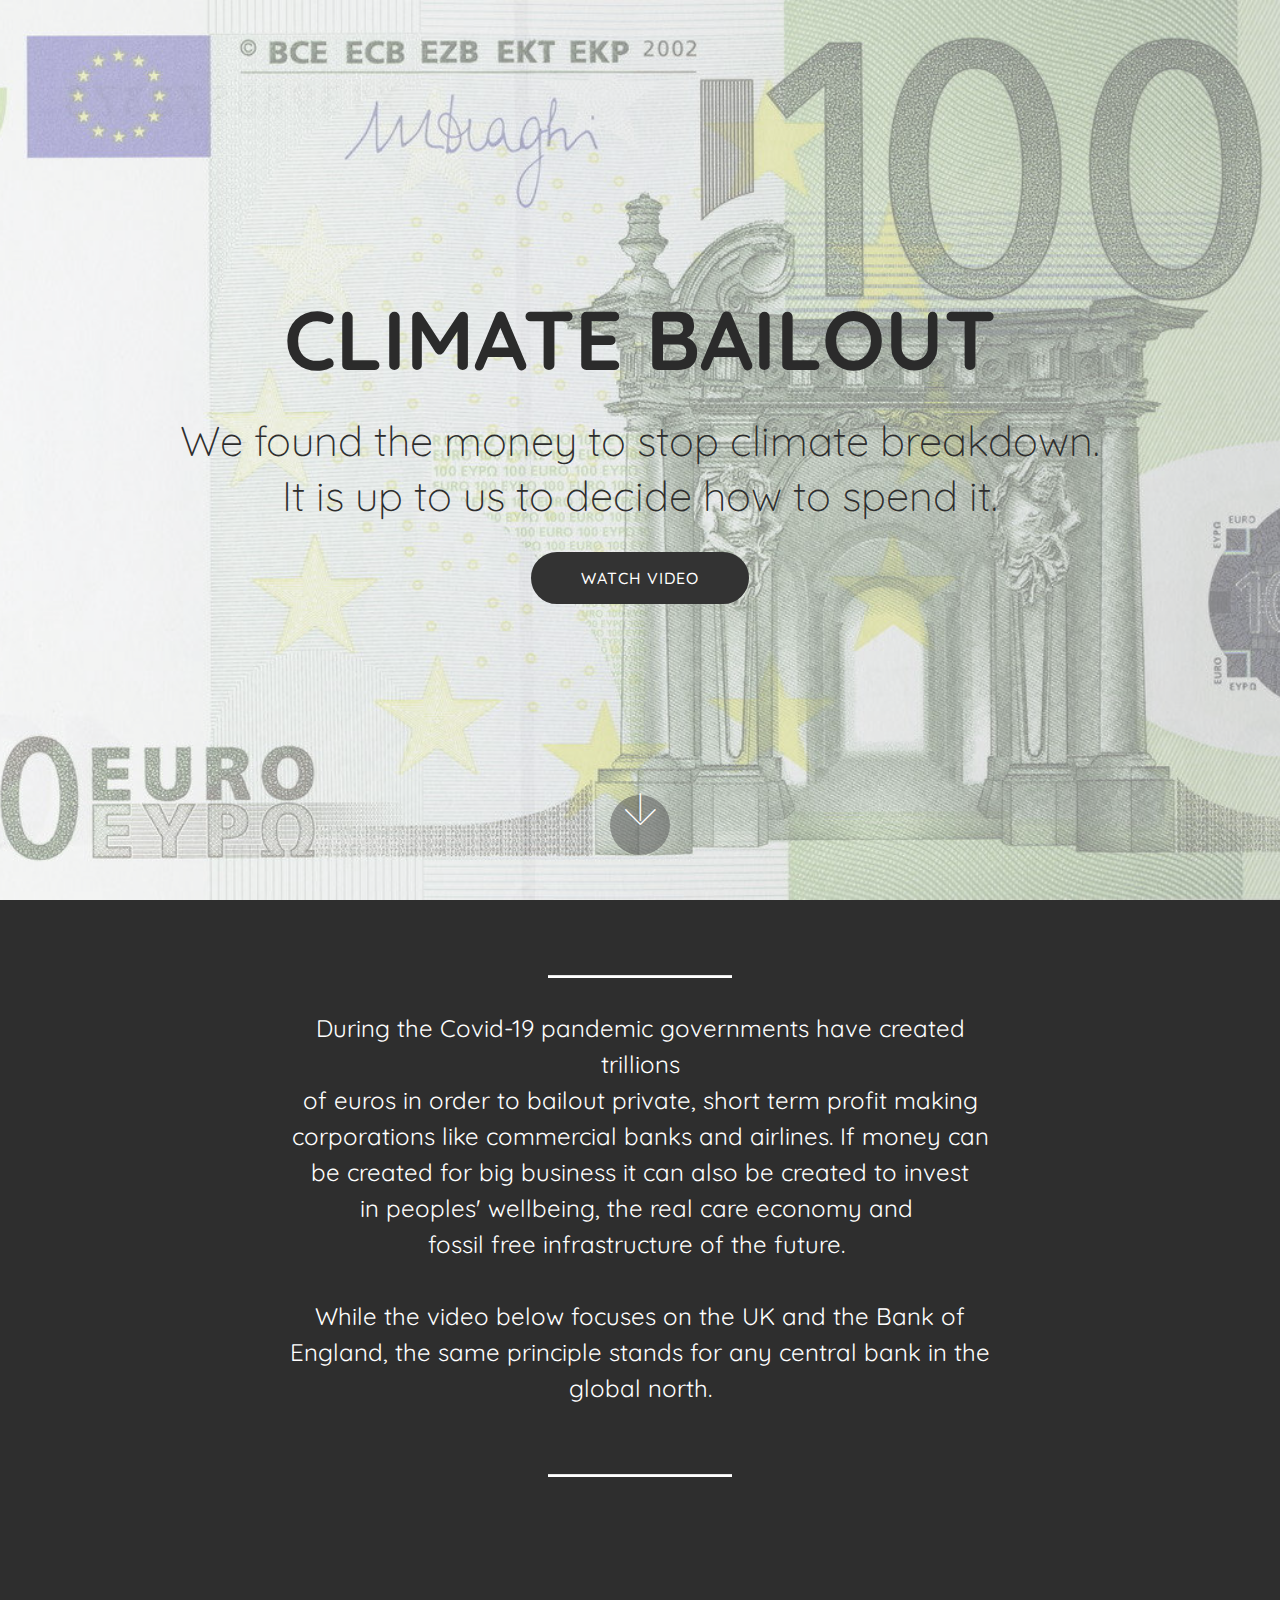
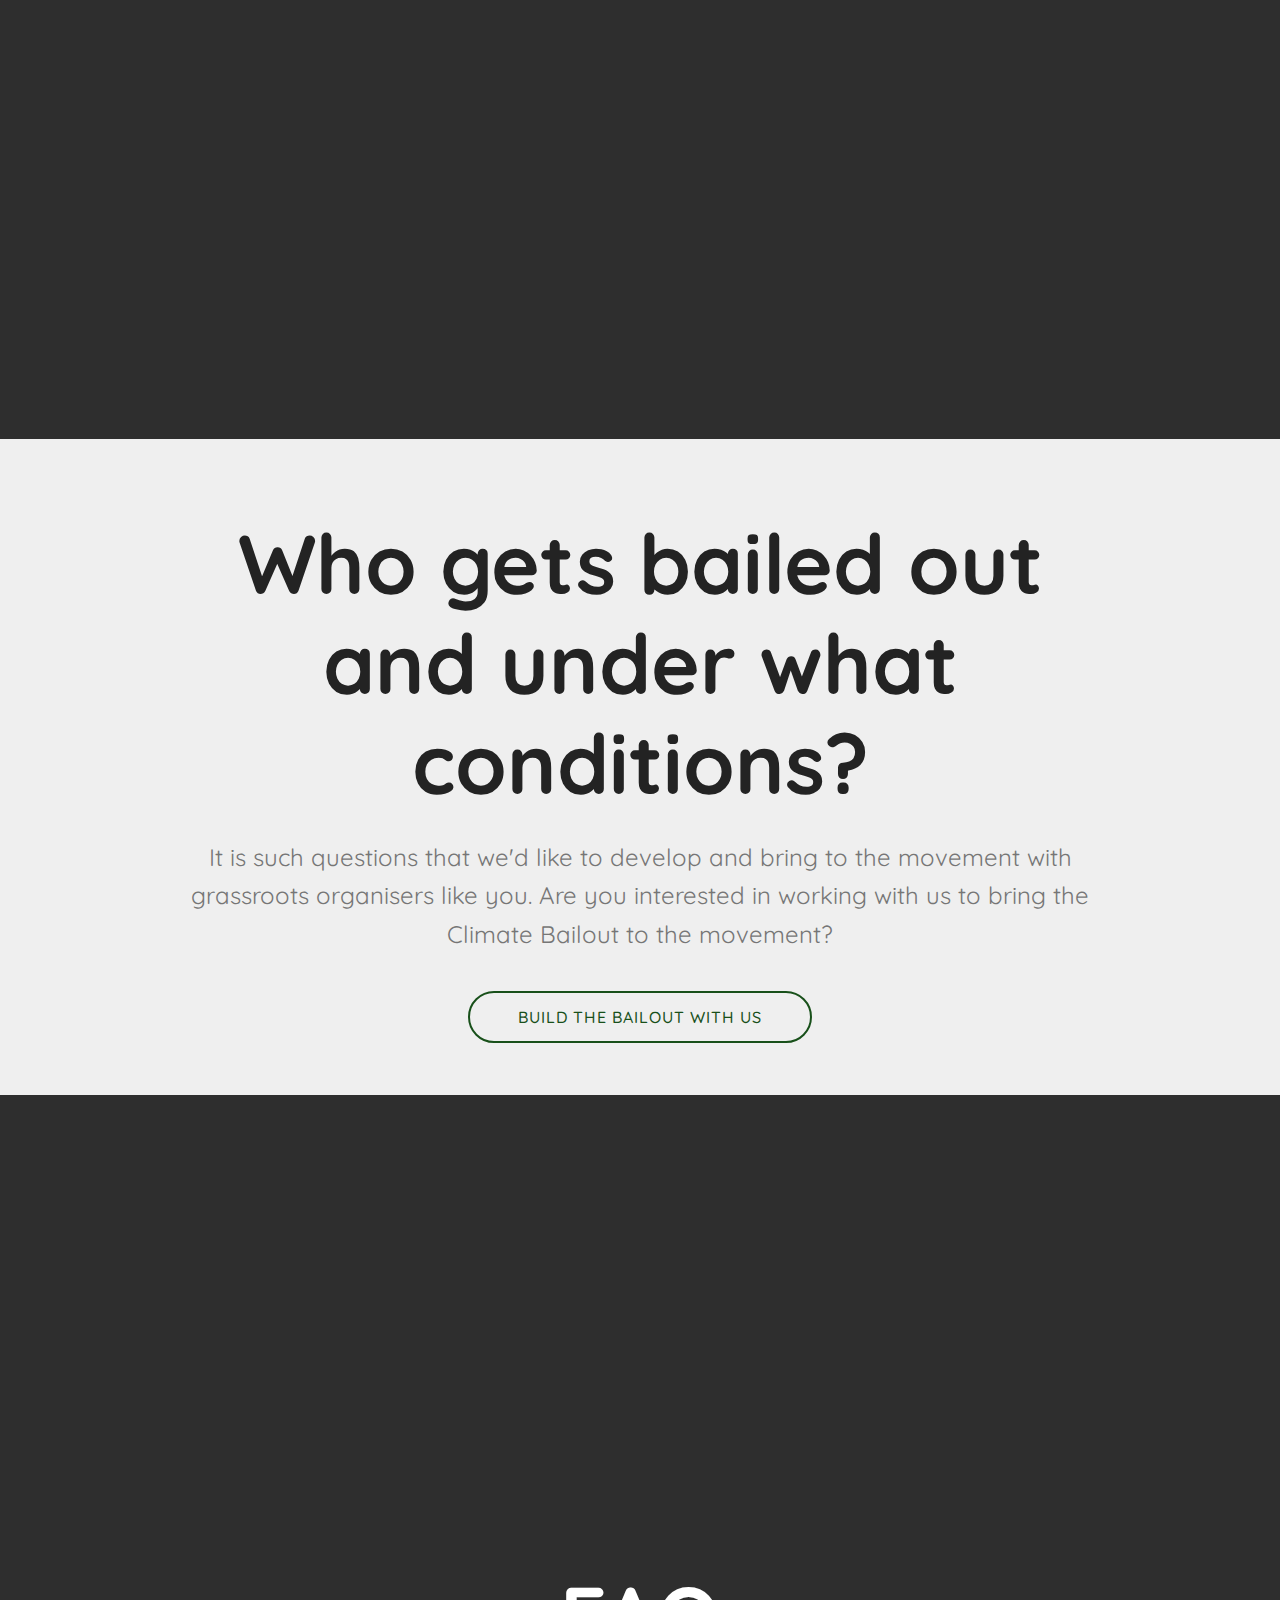
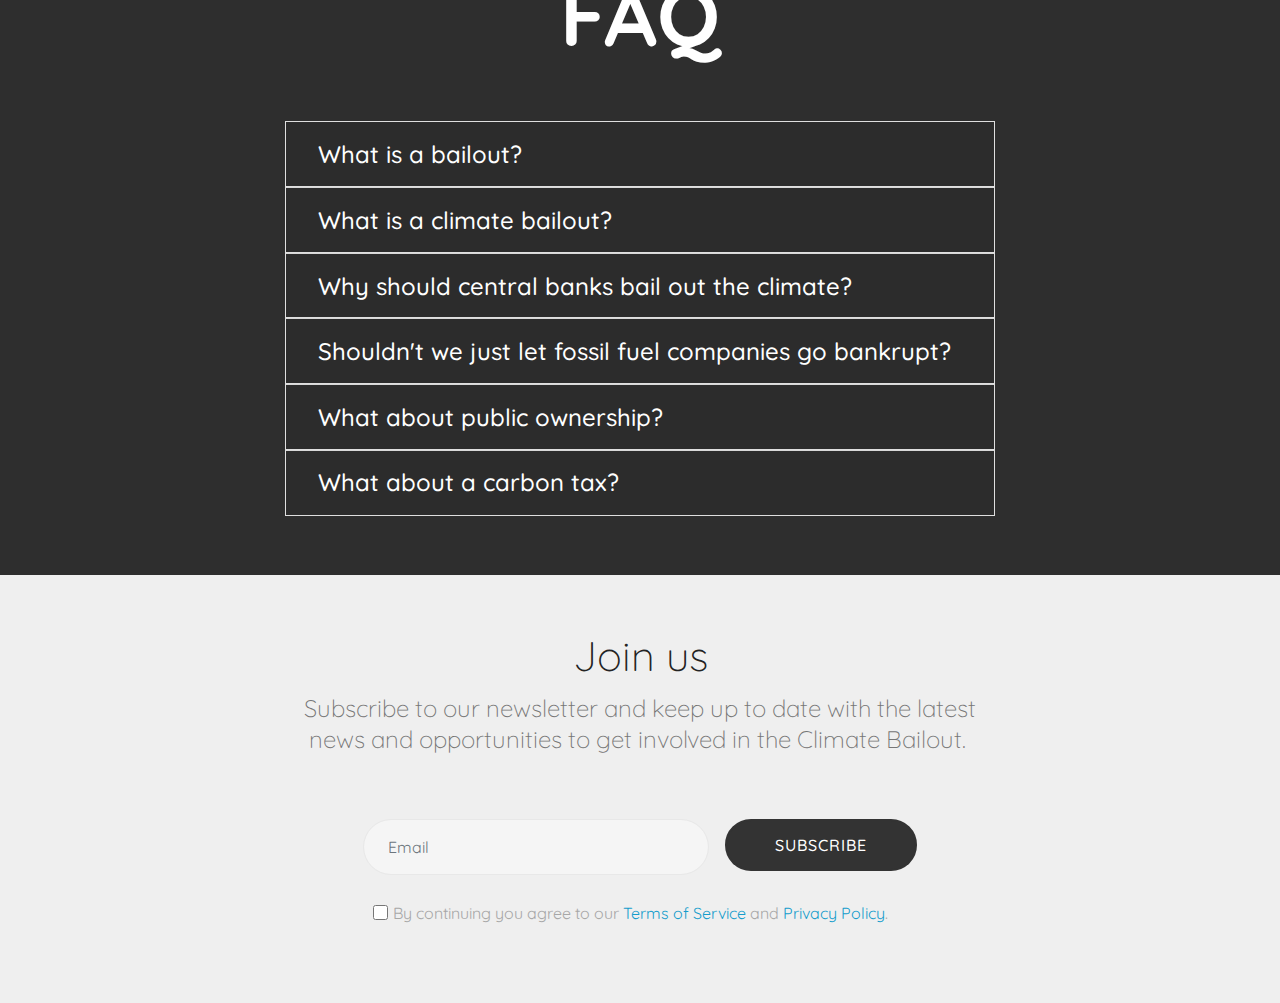
==== commit 285ca98c: "create github pages" ====
--- a/index.html
+++ b/index.html
@@ -48,7 +48,7 @@
     </div>
 </section>
 
-<section class="engine"><a href="https://mobirise.info/l">free website templates</a></section><section class="mbr-section article content10 cid-s43pZenLax" id="content10-j">
+<section class="engine"><a href="https://mobirise.info/r">free bootstrap template</a></section><section class="mbr-section article content10 cid-s43pZenLax" id="content10-j">
     
      
 
@@ -96,7 +96,7 @@
     
     
     <figure class="mbr-figure align-center container">
-        <div class="video-block" style="width: 80%;">
+        <div class="video-block" style="width: 49%;">
             <div><iframe class="mbr-embedded-video" src="https://www.youtube.com/embed/M9CF0mjy9ks?rel=0&amp;amp;showinfo=0&amp;autoplay=0&amp;loop=0" width="1280" height="720" frameborder="0" allowfullscreen></iframe></div>
         </div>
     </figure>
@@ -158,7 +158,7 @@
                         <div class="card">
                             <div class="card-header" role="tab" id="headingThree">
                                 <a role="button" class="collapsed panel-title text-black" data-toggle="collapse" data-core="" href="#collapse4_5" aria-expanded="false" aria-controls="collapse4">
-                                    <h4 class="mbr-fonts-style display-5">Why should we give fossil fuel companies more money instead of simply letting them go bankrupt?</h4>
+                                    <h4 class="mbr-fonts-style display-5">Shouldn't we just let fossil fuel companies go bankrupt?</h4>
                                 </a>
                             </div>
                             <div id="collapse4_5" class="panel-collapse noScroll collapse" role="tabpanel" aria-labelledby="headingThree">
@@ -214,7 +214,7 @@
         <div class="row py-2 justify-content-center">
             <div class="col-12 col-lg-6  col-md-8 " data-form-type="formoid">
                 <!---Formbuilder Form--->
-                <form action="https://mobirise.com/" method="POST" class="mbr-form form-with-styler" data-form-title="Mobirise Form"><input type="hidden" name="email" data-form-email="true" value="IMLjdhEmCc9Ye0fKEqQzGlrDgAUw7Co6HHvX4SOaL0WUgJlWXWSfn0Sy7GxWIZr0L+SoFIWMihp5wA3nuoNOELF+iRb7rrs/Id/8AKEpeFU8b2Bxc9sGHZmoAII00hhh">
+                <form action="https://mobirise.com/" method="POST" class="mbr-form form-with-styler" data-form-title="Mobirise Form"><input type="hidden" name="email" data-form-email="true" value="GMNG7uUQudvQrq5nuhHAXFSWqOyYBiVnMfhUkKH0F6Xf9/Fj51BbMN1NcrYPND5yGZKQP0nMK3cxCJ+Fckhli7Ss2+ruXfs+49xq0/ezy1U/tQ3Ah+RjacPqsx/F7XRi">
                     <div class="row">
                         <div hidden="hidden" data-form-alert="" class="alert alert-success col-12">Thanks for filling out the form!</div>
                         <div hidden="hidden" data-form-alert-danger="" class="alert alert-danger col-12">
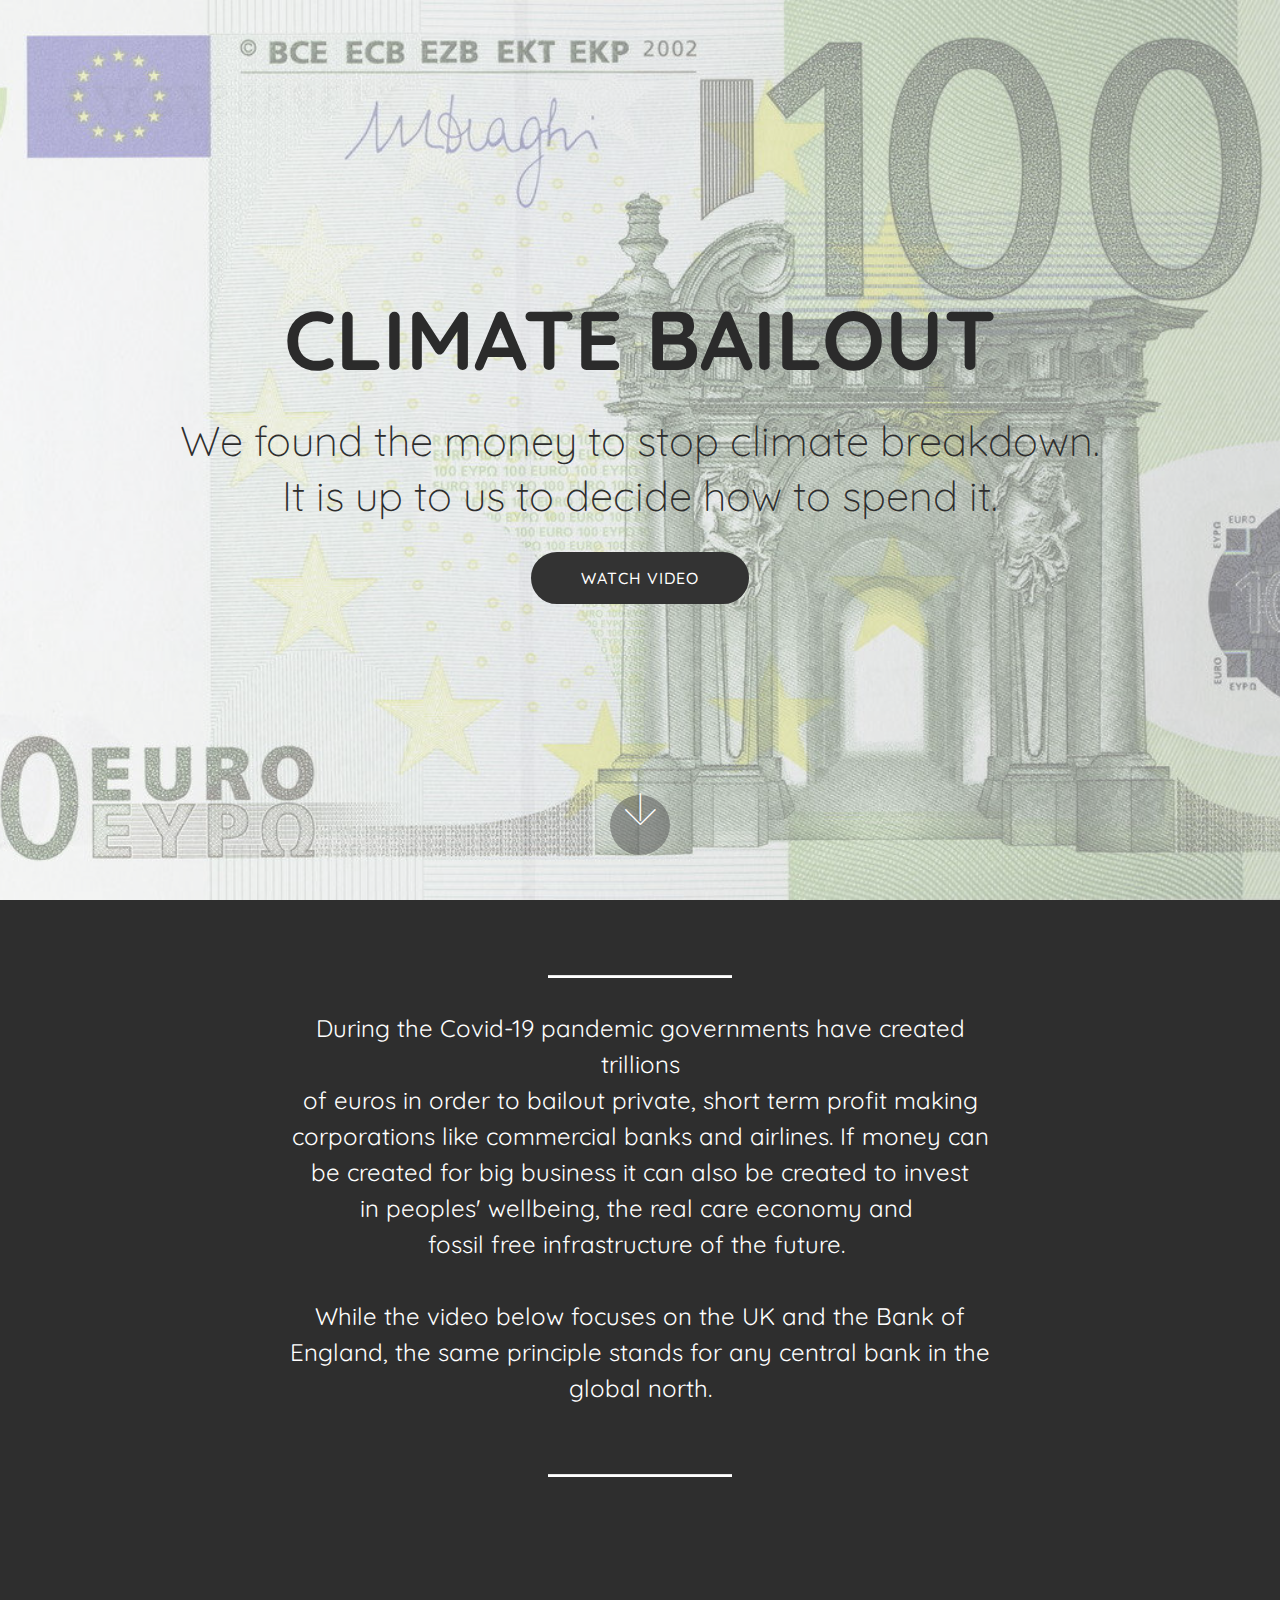
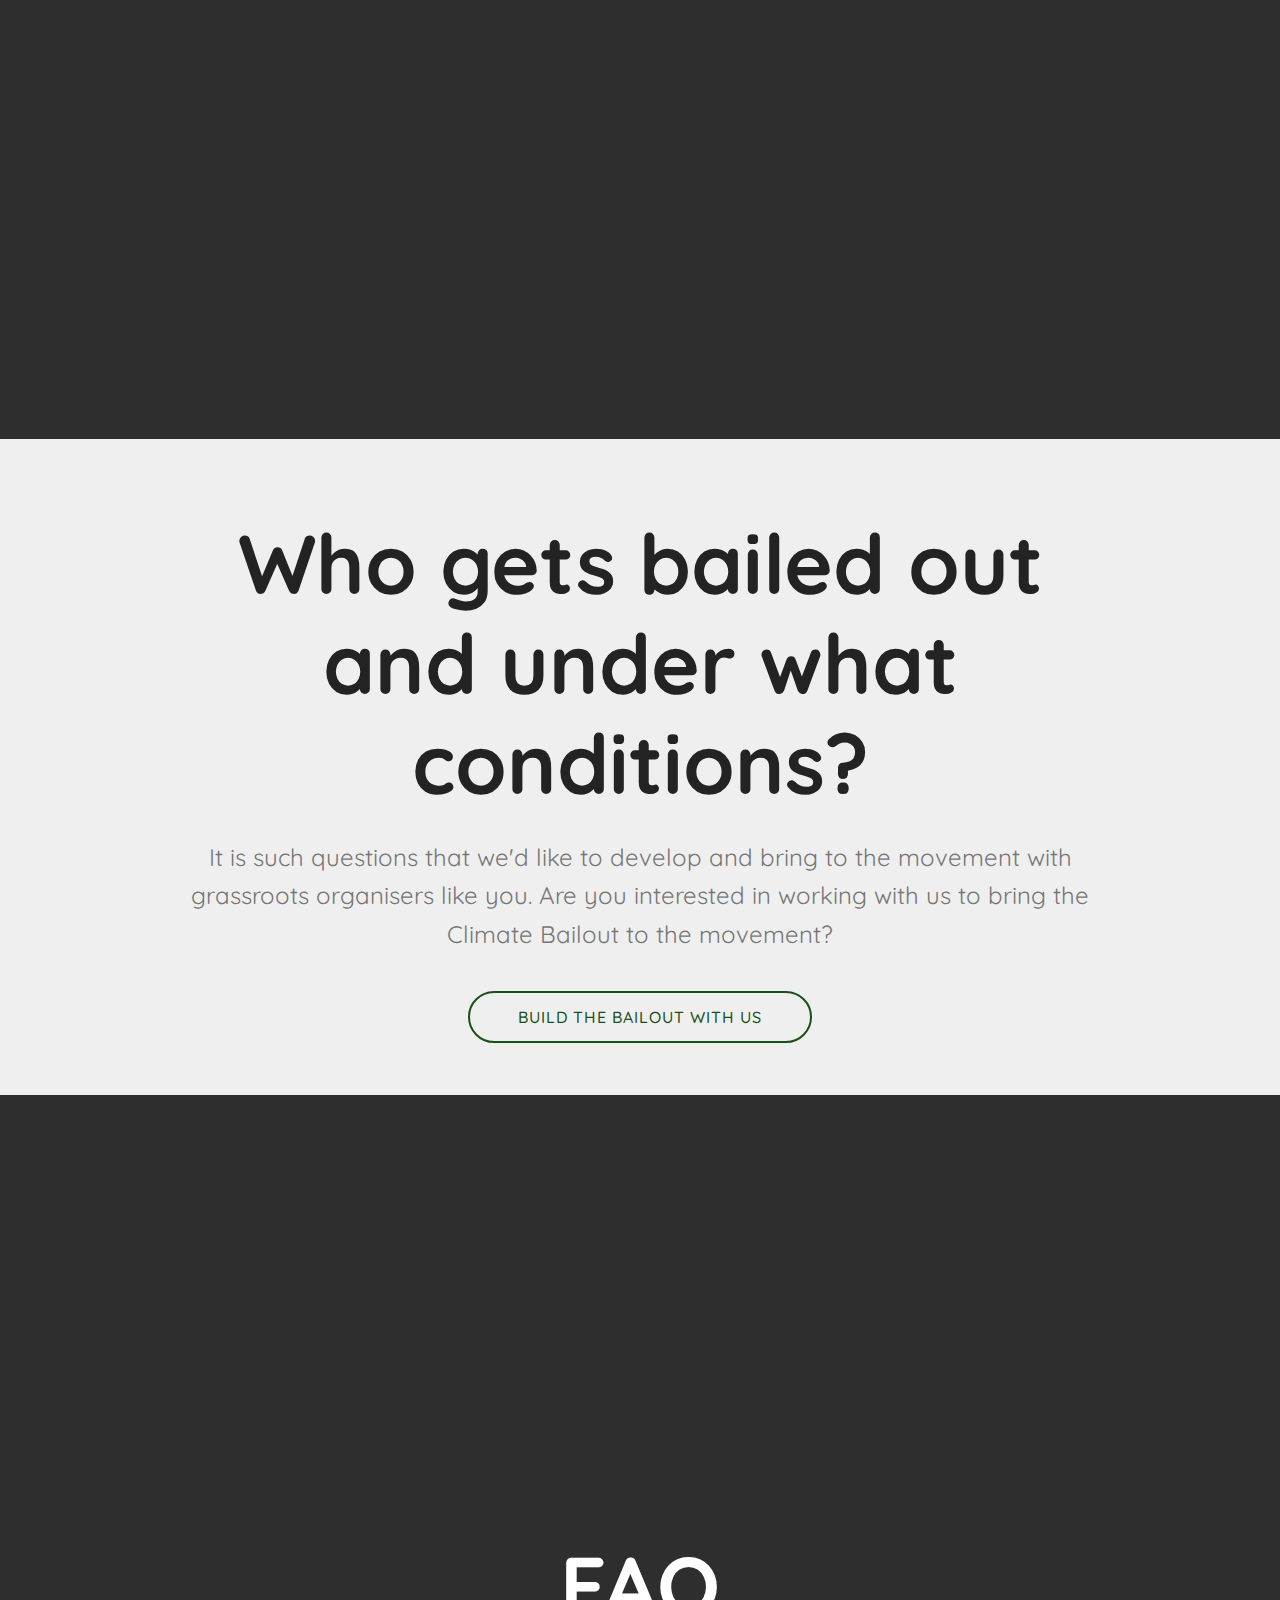
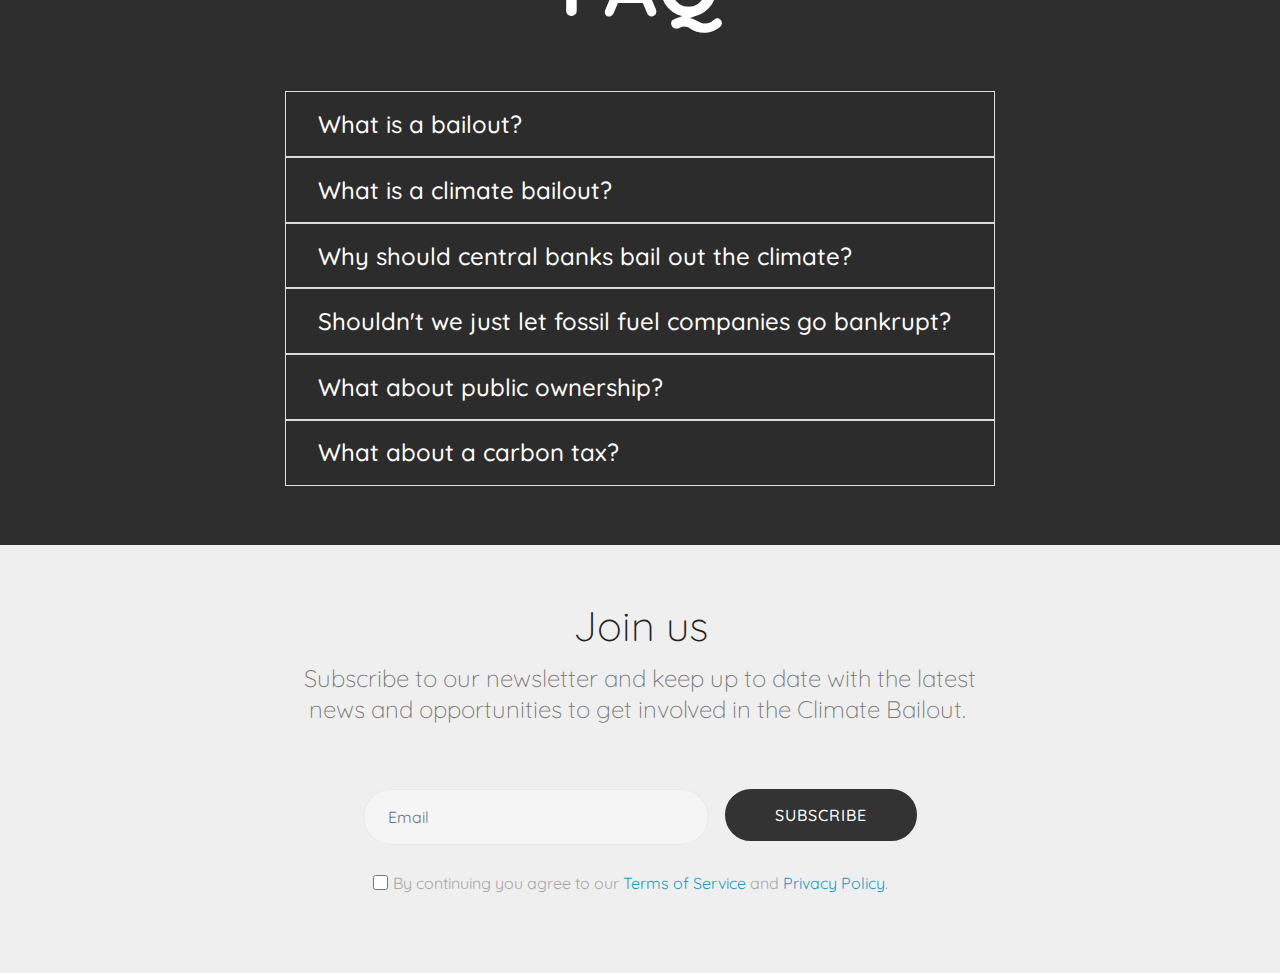
==== commit 88b866c1: "create github pages" ====
--- a/index.html
+++ b/index.html
@@ -48,7 +48,7 @@
     </div>
 </section>
 
-<section class="engine"><a href="https://mobirise.info/r">free bootstrap template</a></section><section class="mbr-section article content10 cid-s43pZenLax" id="content10-j">
+<section class="engine"><a href="https://mobirise.info/o">free portfolio site templates</a></section><section class="mbr-section article content10 cid-s43pZenLax" id="content10-j">
     
      
 
@@ -214,7 +214,7 @@
         <div class="row py-2 justify-content-center">
             <div class="col-12 col-lg-6  col-md-8 " data-form-type="formoid">
                 <!---Formbuilder Form--->
-                <form action="https://mobirise.com/" method="POST" class="mbr-form form-with-styler" data-form-title="Mobirise Form"><input type="hidden" name="email" data-form-email="true" value="GMNG7uUQudvQrq5nuhHAXFSWqOyYBiVnMfhUkKH0F6Xf9/Fj51BbMN1NcrYPND5yGZKQP0nMK3cxCJ+Fckhli7Ss2+ruXfs+49xq0/ezy1U/tQ3Ah+RjacPqsx/F7XRi">
+                <form action="https://mobirise.com/" method="POST" class="mbr-form form-with-styler" data-form-title="Mobirise Form"><input type="hidden" name="email" data-form-email="true" value="QXi4sdrIB+JZdapyo6kV5mORVDPIYXot+x8qj9Scruvxz9j8+oGoj9+IWxw8DtSDh3ui+SUvxYrIXyCBCyBczTcEUA3fZulnOwQLMI6Zu5IlfO65VfZHUyVm/QAxtNUj">
                     <div class="row">
                         <div hidden="hidden" data-form-alert="" class="alert alert-success col-12">Thanks for filling out the form!</div>
                         <div hidden="hidden" data-form-alert-danger="" class="alert alert-danger col-12">
--- a/assets/mobirise/css/mbr-additional.css
+++ b/assets/mobirise/css/mbr-additional.css
@@ -782,7 +782,7 @@
   }
 }
 .cid-s3v5VnDqPe {
-  padding-top: 45px;
+  padding-top: 15px;
   padding-bottom: 60px;
   position: relative;
   background-color: #2e2e2e;
--- a/assets/mobirise/css/mbr-additional.css
+++ b/assets/mobirise/css/mbr-additional.css
@@ -782,7 +782,7 @@
   }
 }
 .cid-s3v5VnDqPe {
-  padding-top: 45px;
+  padding-top: 15px;
   padding-bottom: 60px;
   position: relative;
   background-color: #2e2e2e;
